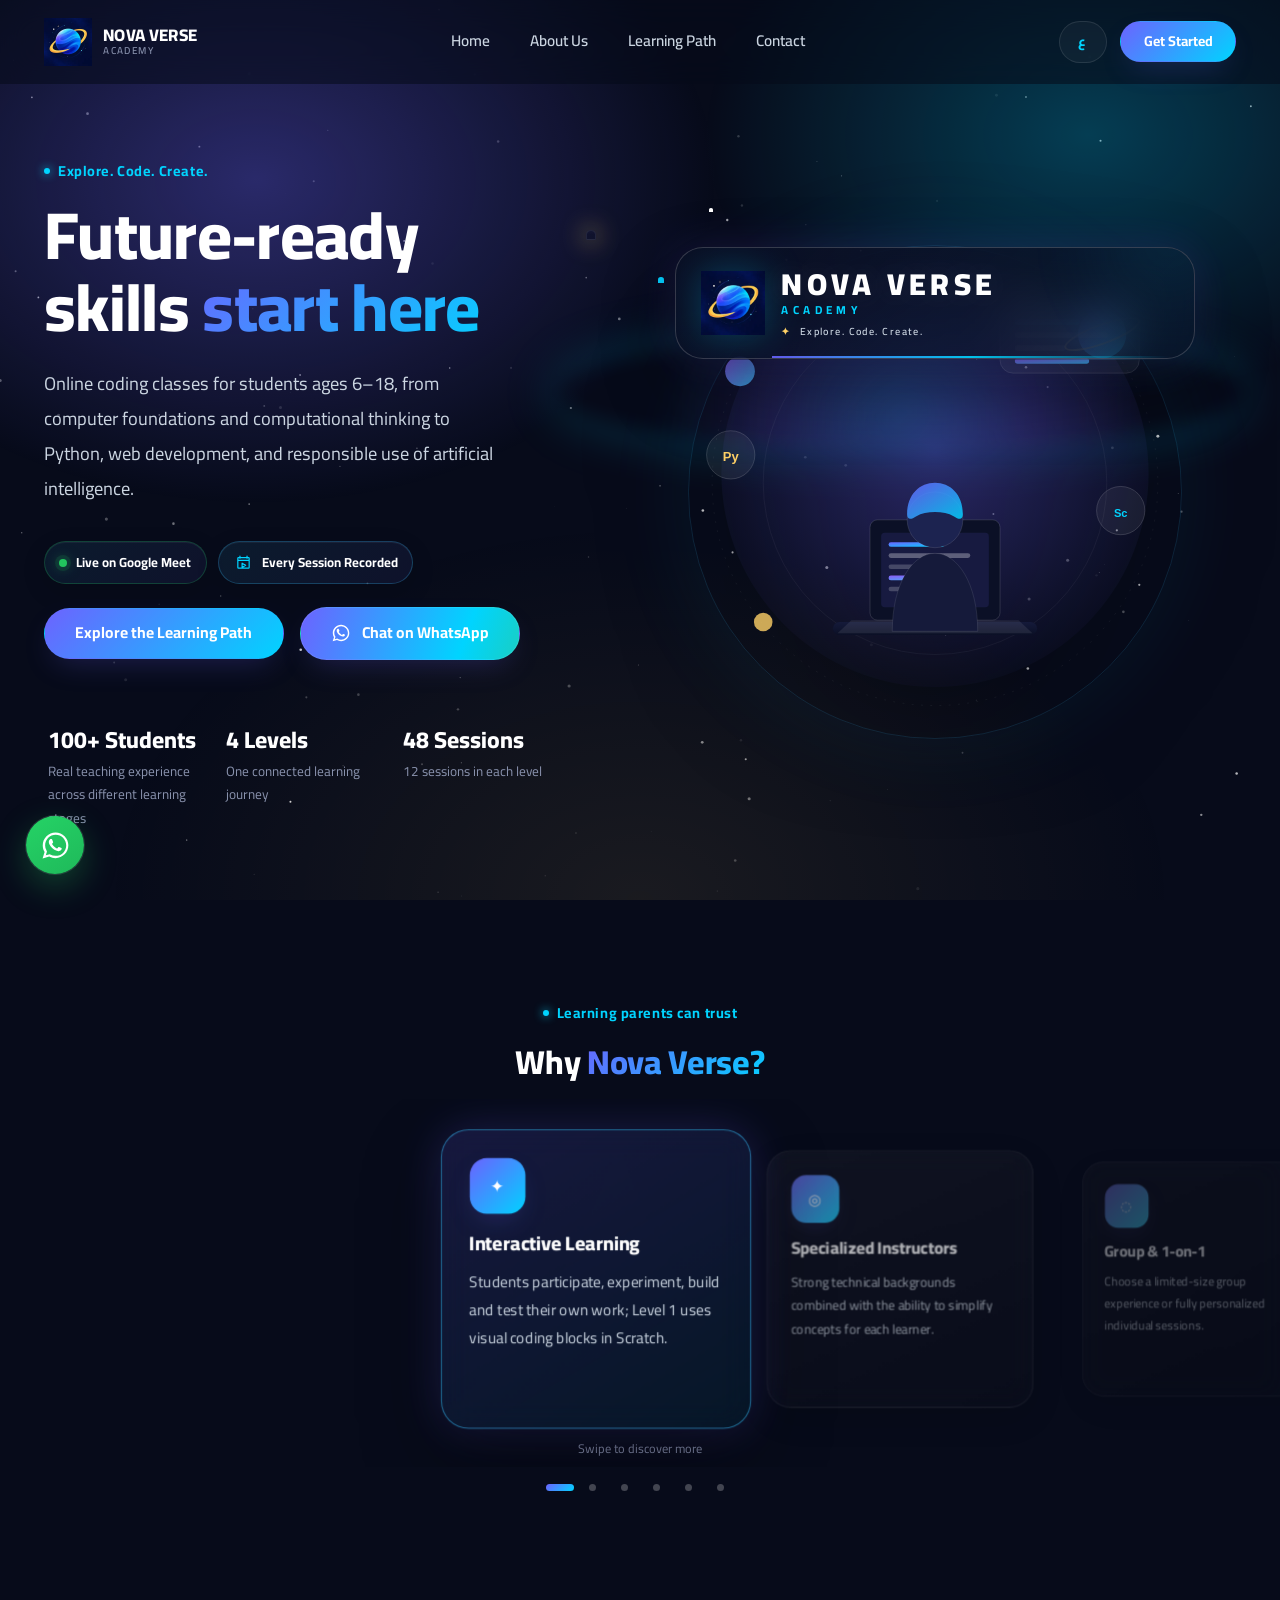
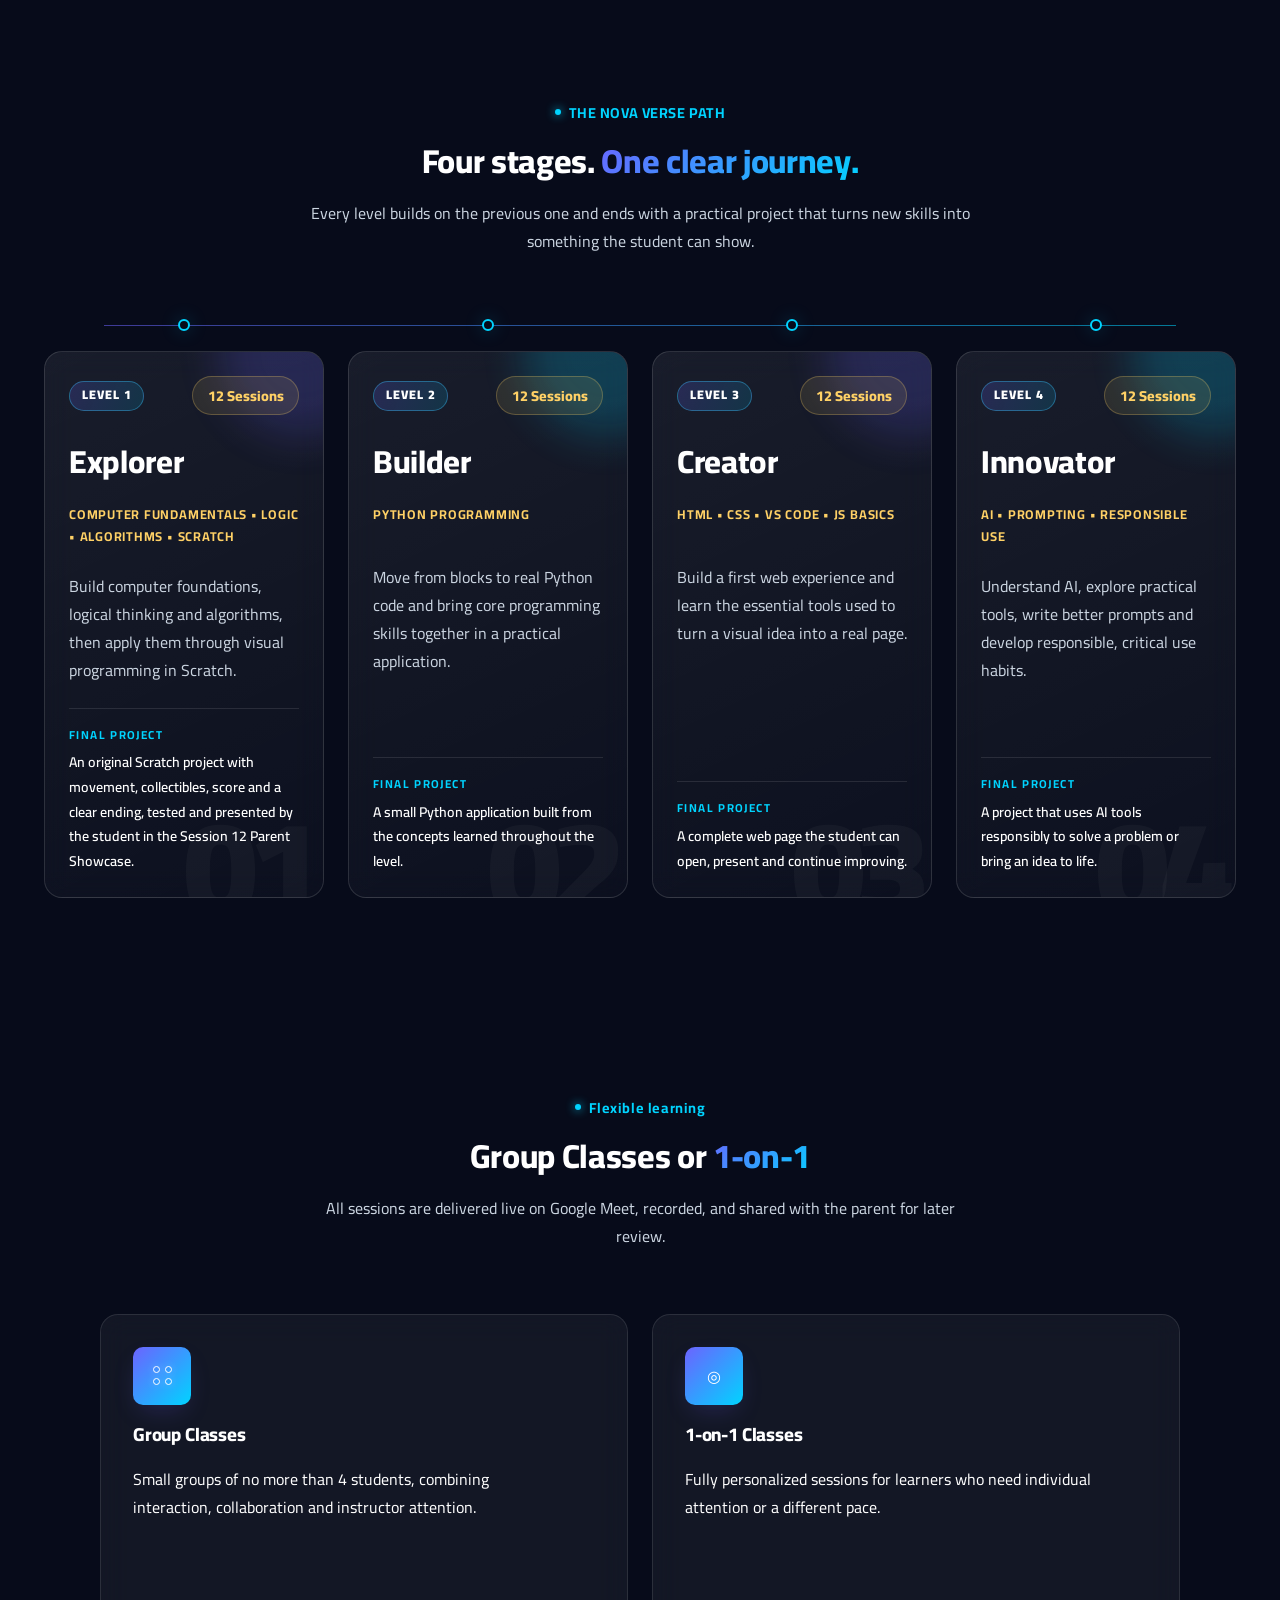
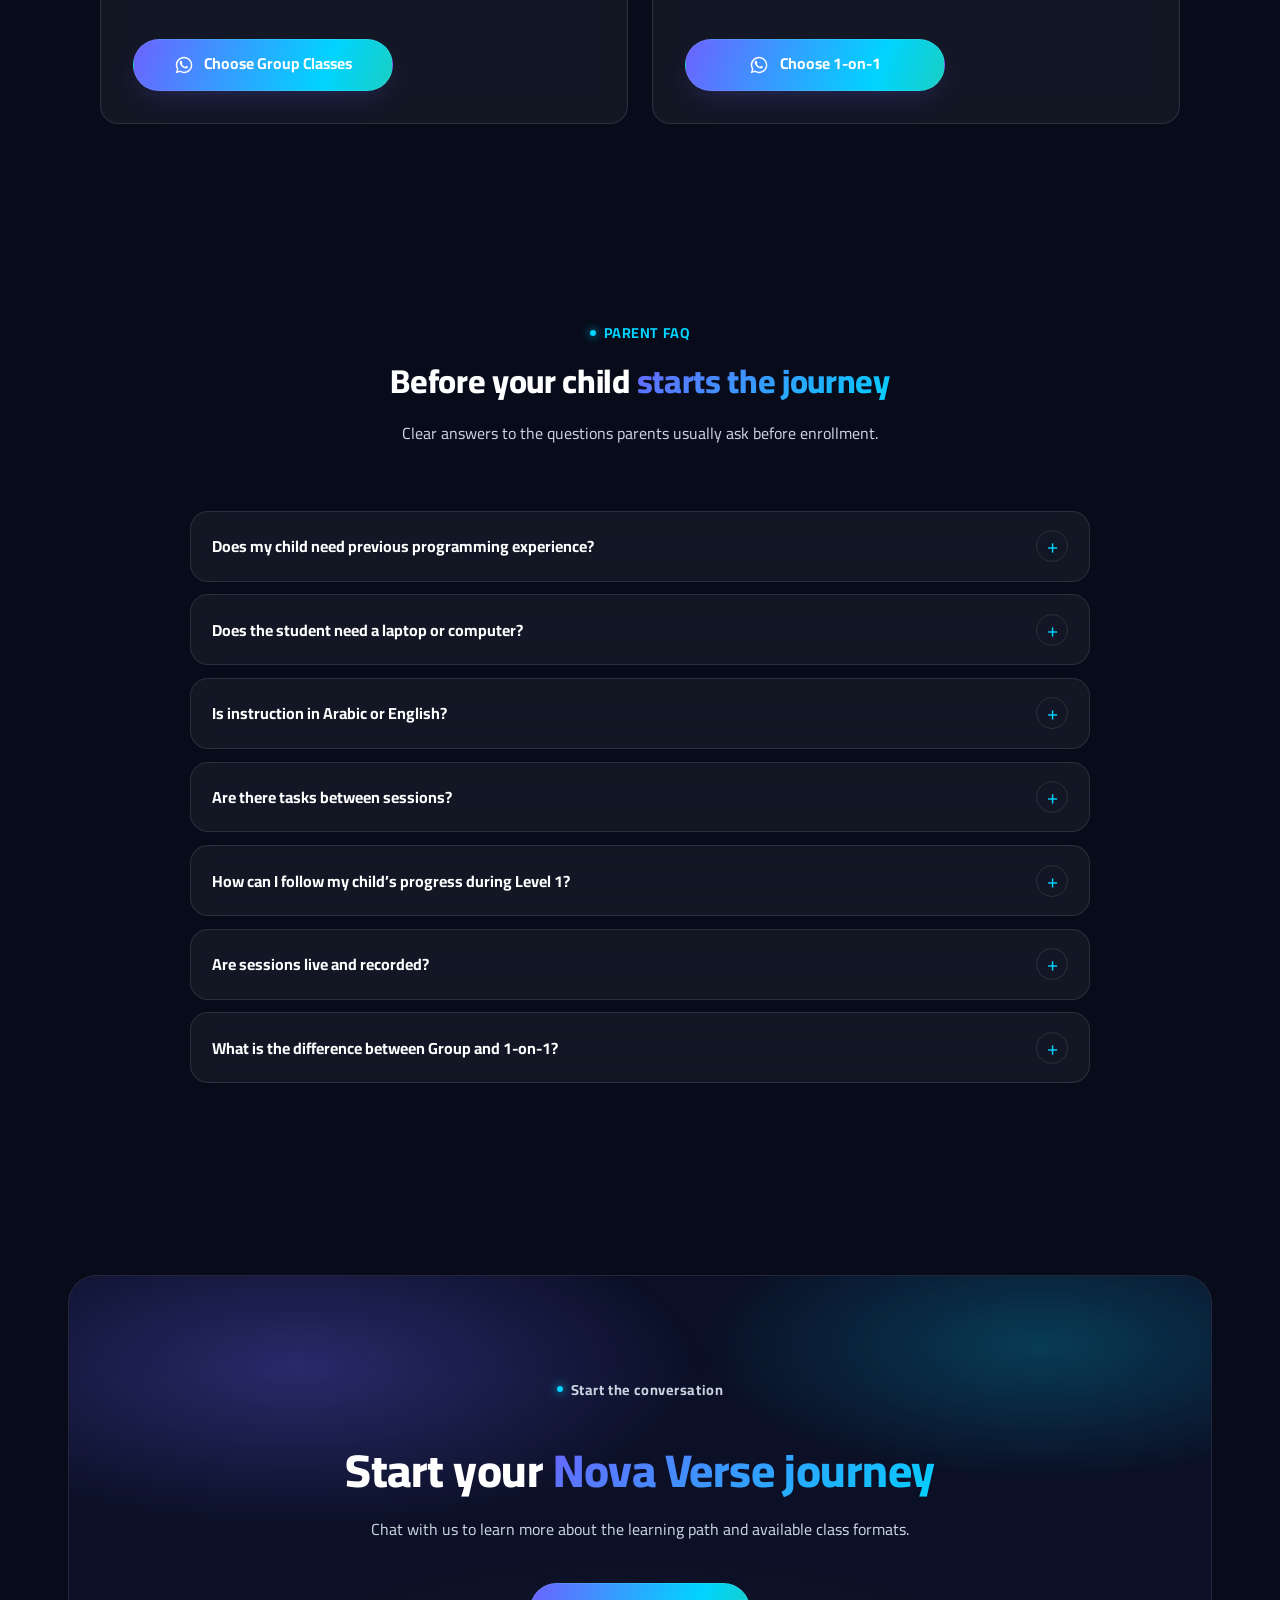
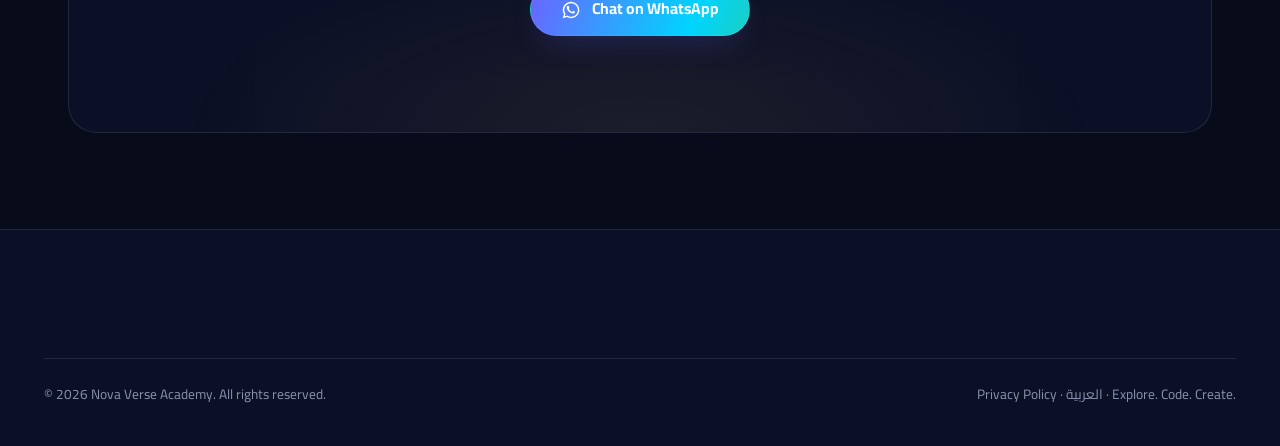
==== en/index.html @ f527108a "Adopt new Nova Verse primary logo across the website" ====
<!doctype html>
<html lang="en" dir="ltr">
  <head>
    <meta charset="UTF-8">
    <!-- Google tag (gtag.js) -->
    <script async src="https://www.googletagmanager.com/gtag/js?id=G-5CK8XPB7XG"></script>
    <script>
      window.dataLayer = window.dataLayer || [];
      function gtag(){dataLayer.push(arguments);}
      gtag("js", new Date());
      gtag("config", "G-5CK8XPB7XG", {
        allow_google_signals: false,
        allow_ad_personalization_signals: false
      });
    </script>
    <meta name="viewport" content="width=device-width,initial-scale=1.0">
    <title>Online Coding &amp; AI Classes for Kids | Nova Verse Academy</title>
    <meta name="theme-color" content="#070B1A">
    <meta name="description" content="Online coding classes for students ages 6–18 with Scratch, Python, web development and AI. Live, recorded Google Meet lessons in small groups or 1-on-1.">
    <link rel="canonical" href="https://www.novaverseacademy.com/en/">
    <link rel="alternate" hreflang="ar" href="https://www.novaverseacademy.com/">
    <link rel="alternate" hreflang="en" href="https://www.novaverseacademy.com/en/">
    <link rel="alternate" hreflang="x-default" href="https://www.novaverseacademy.com/">
    <meta name="robots" content="index, follow, max-image-preview:large">
    <meta name="twitter:card" content="summary_large_image">
    <meta name="twitter:title" content="Online Coding &amp; AI Classes for Kids | Nova Verse Academy">
    <meta name="twitter:description" content="Online coding classes for students ages 6–18 with Scratch, Python, web development and AI. Live, recorded Google Meet lessons in small groups or 1-on-1.">
    <meta name="twitter:image" content="https://www.novaverseacademy.com/assets/images/social-preview-v2.png">
    <meta name="twitter:image:alt" content="Nova Verse Academy - Explore. Code. Create.">
    <meta property="og:type" content="website">
    <meta property="og:site_name" content="Nova Verse Academy">
    <meta property="og:title" content="Online Coding &amp; AI Classes for Kids | Nova Verse Academy">
    <meta property="og:description" content="Online coding classes for students ages 6–18 with Scratch, Python, web development and AI. Live, recorded Google Meet lessons in small groups or 1-on-1.">
    <meta property="og:url" content="https://www.novaverseacademy.com/en/">
    <meta property="og:locale" content="en_US">
    <meta property="og:locale:alternate" content="ar_EG">
    <meta property="og:image" content="https://www.novaverseacademy.com/assets/images/social-preview-v2.png">
    <meta property="og:image:secure_url" content="https://www.novaverseacademy.com/assets/images/social-preview-v2.png">
    <meta property="og:image:type" content="image/png">
    <meta property="og:image:width" content="1200">
    <meta property="og:image:height" content="630">
    <meta property="og:image:alt" content="Nova Verse Academy - Explore. Code. Create.">
    <link rel="icon" type="image/png" sizes="96x96" href="/assets/images/favicon-96.png">
    <link rel="apple-touch-icon" sizes="180x180" href="/assets/images/apple-touch-icon.png">
    <script type="application/ld+json">
{
  "@context": "https://schema.org",
  "@graph": [
    {
      "@type": "EducationalOrganization",
      "@id": "https://www.novaverseacademy.com/#organization",
      "name": "Nova Verse Academy",
      "url": "https://www.novaverseacademy.com/",
      "description": "Online coding classes for students ages 6 to 18 with Scratch, Python, web development and AI. Live, recorded Google Meet lessons in small groups or 1-on-1.",
      "logo": {
        "@type": "ImageObject",
        "url": "https://www.novaverseacademy.com/assets/images/logo-512.png",
        "width": 512,
        "height": 512
      },
      "contactPoint": {
        "@type": "ContactPoint",
        "contactType": "customer support",
        "url": "https://wa.me/201501190654",
        "availableLanguage": [
          "Arabic",
          "English"
        ]
      }
    },
    {
      "@type": "WebSite",
      "@id": "https://www.novaverseacademy.com/#website",
      "url": "https://www.novaverseacademy.com/",
      "name": "Nova Verse Academy",
      "alternateName": "Nova Verse",
      "publisher": {
        "@id": "https://www.novaverseacademy.com/#organization"
      },
      "inLanguage": [
        "ar",
        "en"
      ]
    },
    {
      "@type": "WebPage",
      "@id": "https://www.novaverseacademy.com/en/#webpage",
      "url": "https://www.novaverseacademy.com/en/",
      "name": "Online Coding & AI Classes for Kids | Nova Verse Academy",
      "description": "Online coding classes for students ages 6 to 18 with Scratch, Python, web development and AI. Live, recorded Google Meet lessons in small groups or 1-on-1.",
      "inLanguage": "en",
      "isPartOf": {
        "@id": "https://www.novaverseacademy.com/#website"
      },
      "about": {
        "@id": "https://www.novaverseacademy.com/#organization"
      },
      "publisher": {
        "@id": "https://www.novaverseacademy.com/#organization"
      },
      "mainEntity": {
        "@id": "https://www.novaverseacademy.com/en/#learning-path"
      }
    },
    {
      "@type": "ItemList",
      "@id": "https://www.novaverseacademy.com/en/#learning-path",
      "name": "The Nova Verse Path",
      "numberOfItems": 4,
      "itemListElement": [
        {
          "@type": "ListItem",
          "position": 1,
          "item": {
            "@type": "Course",
            "@id": "https://www.novaverseacademy.com/en/#explorer",
            "url": "https://www.novaverseacademy.com/en/#explorer",
            "name": "Explorer",
            "description": "Build computer foundations, logical thinking and algorithms, then apply them through visual programming in Scratch.",
            "provider": {
              "@id": "https://www.novaverseacademy.com/#organization"
            },
            "inLanguage": [
              "ar",
              "en"
            ],
            "educationalLevel": "Level 1",
            "typicalAgeRange": "6-18"
          }
        },
        {
          "@type": "ListItem",
          "position": 2,
          "item": {
            "@type": "Course",
            "@id": "https://www.novaverseacademy.com/en/#builder",
            "url": "https://www.novaverseacademy.com/en/#builder",
            "name": "Builder",
            "description": "Move from blocks to real Python code and bring core programming skills together in a practical application.",
            "provider": {
              "@id": "https://www.novaverseacademy.com/#organization"
            },
            "inLanguage": [
              "ar",
              "en"
            ],
            "educationalLevel": "Level 2",
            "typicalAgeRange": "6-18"
          }
        },
        {
          "@type": "ListItem",
          "position": 3,
          "item": {
            "@type": "Course",
            "@id": "https://www.novaverseacademy.com/en/#creator",
            "url": "https://www.novaverseacademy.com/en/#creator",
            "name": "Creator",
            "description": "Build a first web experience and learn the essential tools used to turn a visual idea into a real page.",
            "provider": {
              "@id": "https://www.novaverseacademy.com/#organization"
            },
            "inLanguage": [
              "ar",
              "en"
            ],
            "educationalLevel": "Level 3",
            "typicalAgeRange": "6-18"
          }
        },
        {
          "@type": "ListItem",
          "position": 4,
          "item": {
            "@type": "Course",
            "@id": "https://www.novaverseacademy.com/en/#innovator",
            "url": "https://www.novaverseacademy.com/en/#innovator",
            "name": "Innovator",
            "description": "Understand AI, explore practical tools, write better prompts and develop responsible, critical use habits.",
            "provider": {
              "@id": "https://www.novaverseacademy.com/#organization"
            },
            "inLanguage": [
              "ar",
              "en"
            ],
            "educationalLevel": "Level 4",
            "typicalAgeRange": "6-18"
          }
        }
      ]
    }
  ]
}
    </script>

    <link rel="preload" href="/assets/fonts/cairo-latin-82c13cbd1352.woff2" as="font" type="font/woff2" crossorigin>
    <link rel="stylesheet" href="/css/site.css?v=9699a510130e">
  </head>
  <body>
    <a href="#main-content" class="skip-link">Skip to content</a>
    <canvas class="starfield" aria-hidden="true"></canvas>
    <div class="nebula-backdrop" aria-hidden="true"></div>
    <header class="site-header">
      <div class="container nav-wrap">
        <a href="/en/" class="logo"
          ><img width="48" height="48"
            src="../assets/images/logo-primary.webp"
            alt=""
            class="logo__mark"><span class="logo__text">NOVA VERSE<span>ACADEMY</span></span></a
        >
        <nav class="nav-links" id="nav-links">
          <a href="/en/">Home</a><a href="/en/about.html">About Us</a><a href="#courses">Learning Path</a
          ><a href="/en/contact.html">Contact</a>
        </nav>
        <div class="nav-actions">
          <a
            href="/"
            class="language-switch"
            lang="ar"
            dir="rtl"
            aria-label="التبديل إلى العربية"
            >ع</a
          ><a href="#contact-cta" class="btn btn-primary btn-sm">Get Started</a
          ><button
            class="nav-toggle"
            aria-label="Open menu"
            aria-expanded="false"
          >
            <span></span>
          </button>
        </div>
      </div>
    </header>
    <main id="main-content">
      <section class="hero">
        <div class="container hero-grid">
          <div class="hero-content">
            <p class="eyebrow">Explore. Code. Create.</p>
            <h1 class="hero-title">
              Future-ready skills <span class="text-gradient">start here</span>
            </h1>
            <p class="hero-sub">
              Online coding classes for students ages 6–18, from computer foundations and computational
              thinking to Python, web development, and responsible use of
              artificial intelligence.
            </p>
            <div role="group" class="hero-live-badges" aria-label="Session delivery details">
              <span class="hero-live-badge hero-live-badge--live">
                <i aria-hidden="true"></i>
                Live on Google Meet
              </span>
              <span class="hero-live-badge">
                <span class="hero-live-badge__icon" aria-hidden="true">
                  <svg viewBox="0 0 24 24">
                    <path
                      d="M7 3v3M17 3v3M4 9h16M5 5h14a1 1 0 0 1 1 1v13a1 1 0 0 1-1 1H5a1 1 0 0 1-1-1V6a1 1 0 0 1 1-1Zm5 8 5 3-5 3v-6Z"
                    />
                  </svg>
                </span>
                Every Session Recorded
              </span>
            </div>
            <div class="hero-actions">
              <a href="#courses" class="btn btn-primary"
                >Explore the Learning Path</a
              ><a
                href="https://wa.me/201501190654?text=Hello%2C%20I%27d%20like%20to%20learn%20more%20about%20Nova%20Verse%20Academy%20and%20enrollment%20options%20for%20my%20child."
                data-whatsapp
                data-analytics-location="hero"
                data-analytics-interest="enrollment"
                data-whatsapp-message="Hello, I'd like to learn more about Nova Verse Academy and enrollment options for my child."
                class="btn btn-whatsapp"
                 target="_blank" rel="noopener noreferrer">Chat on WhatsApp</a
              >
            </div>
            <div class="hero-stats">
              <div class="hero-stat">
                <strong>100+ Students</strong
                ><span
                  >Real teaching experience across different learning
                  stages</span
                >
              </div>
              <div class="hero-stat">
                <strong>4 Levels</strong
                ><span>One connected learning journey</span>
              </div>
              <div class="hero-stat">
                <strong>48 Sessions</strong
                ><span>12 sessions in each level</span>
              </div>
            </div>
          </div>
          <div class="hero-visual">
            <div class="hero-orbit-ring" aria-hidden="true"></div>
            <img fetchpriority="high" decoding="sync" width="520" height="520"
              src="../assets/images/hero-illustration.svg"
              alt="Student learning programming"
              class="hero-illustration">
            <div class="hero-brand-lockup">
              <i class="hero-brand-mark" aria-hidden="true"></i>
              <div>
                <strong>NOVA VERSE</strong><span>ACADEMY</span
                ><small>Explore. Code. Create.</small>
              </div>
            </div>
          </div>
        </div>
      </section>
      <section class="section" id="trust">
        <div class="container section-inner">
          <div class="section-head reveal">
            <p class="eyebrow">Learning parents can trust</p>
            <h2 class="section-title">
              Why <span class="text-gradient">Nova Verse?</span>
            </h2>
          </div>
          <div class="trust-grid reveal-stagger">
            <article class="card trust-card">
              <div class="icon-badge">✦</div>
              <h3>Interactive Learning</h3>
              <p>
                Students participate, experiment, build and test their own work;
                Level 1 uses visual coding blocks in Scratch.
              </p>
            </article>
            <article class="card trust-card">
              <div class="icon-badge">◎</div>
              <h3>Specialized Instructors</h3>
              <p>
                Strong technical backgrounds combined with the ability to
                simplify concepts for each learner.
              </p>
            </article>
            <article class="card trust-card">
              <div class="icon-badge">◌</div>
              <h3>Group &amp; 1-on-1</h3>
              <p>
                Choose a limited-size group experience or fully personalized
                individual sessions.
              </p>
            </article>
            <article class="card trust-card">
              <div class="icon-badge">↗</div>
              <h3>Continuous Practice</h3>
              <p>
                A short Weekly Mission follows each session, with Progress
                Reports after Sessions 4 and 8 and a Parent Showcase in Session
                12.
              </p>
            </article>
            <article class="card trust-card">
              <div class="icon-badge">⌘</div>
              <h3>Final Project at Every Level</h3>
              <p>
                Each level ends with a tangible project where the student
                applies and presents what they learned.
              </p>
            </article>
            <article class="card trust-card">
              <div class="icon-badge">★</div>
              <h3>Real Teaching Experience</h3>
              <p>
                Experience teaching more than 100 students, from children
                through university level.
              </p>
            </article>
          </div>
        </div>
      </section>
      <section class="section learning-path-section" id="courses">
        <div class="container section-inner">
          <div class="section-head reveal">
            <p class="eyebrow">THE NOVA VERSE PATH</p>
            <h2 class="section-title path-title">
              Four stages. <span class="text-gradient">One clear journey.</span>
            </h2>
            <p class="section-desc">
              Every level builds on the previous one and ends with a practical
              project that turns new skills into something the student can show.
            </p>
          </div>
          <div class="path-rail reveal" aria-hidden="true">
            <span></span><span></span><span></span><span></span>
          </div>
          <div class="courses-grid path-grid reveal-stagger">
            <article class="card course-card path-card" id="explorer">
              <span class="path-number" aria-hidden="true">01</span>
              <div class="path-card-head">
                <span class="path-level">LEVEL 1</span
                ><span class="duration-badge">12 Sessions</span>
              </div>
              <h3>Explorer</h3>
              <p class="path-tech">
                Computer Fundamentals • Logic • Algorithms • Scratch
              </p>
              <p>
                Build computer foundations, logical thinking and algorithms,
                then apply them through visual programming in Scratch.
              </p>
              <div class="path-outcome">
                <strong>FINAL PROJECT</strong
                ><span
                  >An original Scratch project with movement, collectibles,
                  score and a clear ending, tested and presented by the student
                  in the Session 12 Parent Showcase.</span
                >
              </div>
            </article>
            <article class="card course-card path-card" id="builder">
              <span class="path-number" aria-hidden="true">02</span>
              <div class="path-card-head">
                <span class="path-level">LEVEL 2</span
                ><span class="duration-badge">12 Sessions</span>
              </div>
              <h3>Builder</h3>
              <p class="path-tech">Python Programming</p>
              <p>
                Move from blocks to real Python code and bring core programming
                skills together in a practical application.
              </p>
              <div class="path-outcome">
                <strong>FINAL PROJECT</strong
                ><span
                  >A small Python application built from the concepts learned
                  throughout the level.</span
                >
              </div>
            </article>
            <article class="card course-card path-card" id="creator">
              <span class="path-number" aria-hidden="true">03</span>
              <div class="path-card-head">
                <span class="path-level">LEVEL 3</span
                ><span class="duration-badge">12 Sessions</span>
              </div>
              <h3>Creator</h3>
              <p class="path-tech">HTML • CSS • VS Code • JS Basics</p>
              <p>
                Build a first web experience and learn the essential tools used
                to turn a visual idea into a real page.
              </p>
              <div class="path-outcome">
                <strong>FINAL PROJECT</strong
                ><span
                  >A complete web page the student can open, present and
                  continue improving.</span
                >
              </div>
            </article>
            <article class="card course-card path-card" id="innovator">
              <span class="path-number" aria-hidden="true">04</span>
              <div class="path-card-head">
                <span class="path-level">LEVEL 4</span
                ><span class="duration-badge">12 Sessions</span>
              </div>
              <h3>Innovator</h3>
              <p class="path-tech">AI • Prompting • Responsible Use</p>
              <p>
                Understand AI, explore practical tools, write better prompts and
                develop responsible, critical use habits.
              </p>
              <div class="path-outcome">
                <strong>FINAL PROJECT</strong
                ><span
                  >A project that uses AI tools responsibly to solve a problem
                  or bring an idea to life.</span
                >
              </div>
            </article>
          </div>
        </div>
      </section>
      <section class="section" id="modes">
        <div class="container section-inner">
          <div class="section-head reveal">
            <p class="eyebrow">Flexible learning</p>
            <h2 class="section-title">
              Group Classes or <span class="text-gradient">1-on-1</span>
            </h2>
            <p class="section-desc">
              All sessions are delivered live on Google Meet, recorded, and
              shared with the parent for later review.
            </p>
          </div>
          <div class="modes-grid">
            <article class="card mode-card">
              <div role="img" class="icon-badge" aria-label="Group of up to 4 students">
                <span class="group-dots" aria-hidden="true">
                  <i></i><i></i><i></i><i></i>
                </span>
              </div>
              <h3>Group Classes</h3>
              <p>
                Small groups of no more than 4 students, combining interaction,
                collaboration and instructor attention.
              </p>
              <a
                href="https://wa.me/201501190654?text=Hello%2C%20I%27d%20like%20to%20learn%20more%20about%20Nova%20Verse%20Group%20Classes."
                data-whatsapp
                data-analytics-location="group_classes_card"
                data-analytics-interest="group_classes"
                data-whatsapp-message="Hello, I'd like to learn more about Nova Verse Group Classes."
                class="btn btn-secondary mode-cta"
                 target="_blank" rel="noopener noreferrer">Choose Group Classes</a
              >
            </article>
            <article class="card mode-card">
              <div class="icon-badge">◎</div>
              <h3>1-on-1 Classes</h3>
              <p>
                Fully personalized sessions for learners who need individual
                attention or a different pace.
              </p>
              <a
                href="https://wa.me/201501190654?text=Hello%2C%20I%27d%20like%20to%20learn%20more%20about%20Nova%20Verse%201-on-1%20Classes."
                data-whatsapp
                data-analytics-location="one_on_one_card"
                data-analytics-interest="one_on_one"
                data-whatsapp-message="Hello, I'd like to learn more about Nova Verse 1-on-1 Classes."
                class="btn btn-secondary mode-cta"
                 target="_blank" rel="noopener noreferrer">Choose 1-on-1</a
              >
            </article>
          </div>
        </div>
      </section>
      <section class="section faq-section" id="faq">
        <div class="container section-inner">
          <div class="section-head reveal">
            <p class="eyebrow">PARENT FAQ</p>
            <h2 class="section-title">
              Before your child
              <span class="text-gradient">starts the journey</span>
            </h2>
            <p class="section-desc">
              Clear answers to the questions parents usually ask before
              enrollment.
            </p>
          </div>
          <div class="faq-list reveal-stagger">
            <details class="faq-item">
              <summary>
                Does my child need previous programming experience?
              </summary>
              <p>
                No. Previous programming experience is not required, and Level 1
                is the natural starting point for most students.
              </p>
            </details>
            <details class="faq-item">
              <summary>Does the student need a laptop or computer?</summary>
              <p>
                Yes. Students need a laptop or computer because they build and
                practice during the session.
              </p>
            </details>
            <details class="faq-item">
              <summary>Is instruction in Arabic or English?</summary>
              <p>
                Instruction is mainly in Arabic, while technical terms, tools
                and learning materials are presented in English.
              </p>
            </details>
            <details class="faq-item">
              <summary>Are there tasks between sessions?</summary>
              <p>
                Yes. A short Weekly Mission follows each session to reinforce
                the skill, and every Level ends with a final project.
              </p>
            </details>
            <details class="faq-item">
              <summary>
                How can I follow my child’s progress during Level 1?
              </summary>
              <p>
                Parents receive Progress Reports after Sessions 4 and 8. In
                Session 12, the student presents the final project in a Parent
                Showcase and explains what they built, tested and debugged.
              </p>
            </details>
            <details class="faq-item">
              <summary>Are sessions live and recorded?</summary>
              <p>
                Yes. Sessions are delivered live through Google Meet, recorded,
                and shared with the parent for later review.
              </p>
            </details>
            <details class="faq-item">
              <summary>
                What is the difference between Group and 1-on-1?
              </summary>
              <p>
                Group Classes include no more than 4 students and provide
                structured peer interaction, while 1-on-1 offers fully
                individual attention and greater flexibility in learning pace.
              </p>
            </details>
          </div>
        </div>
      </section>
      <section class="section" id="contact-cta">
        <div class="container">
          <div class="trial-section reveal">
            <div class="trial-content">
              <p class="eyebrow">Start the conversation</p>
              <h2>
                Start your <span class="text-gradient">Nova Verse journey</span>
              </h2>
              <p>
                Chat with us to learn more about the learning path and available
                class formats.
              </p>
              <a
                href="https://wa.me/201501190654?text=Hello%2C%20I%27d%20like%20to%20learn%20more%20about%20the%20Nova%20Verse%20learning%20path."
                data-whatsapp
                data-analytics-location="final_cta"
                data-analytics-interest="learning_path"
                data-whatsapp-message="Hello, I'd like to learn more about the Nova Verse learning path."
                class="btn btn-whatsapp"
                 target="_blank" rel="noopener noreferrer">Chat on WhatsApp</a
              >
            </div>
          </div>
        </div>
      </section>
      <!-- Testimonials section intentionally hidden for launch. Re-enable later when verified parent reviews are available. -->
    </main>
    <footer class="site-footer">
      <div class="container">
        <div class="footer-bottom">
          <p>© 2026 Nova Verse Academy. All rights reserved.</p>
          <p>
            <a href="/en/privacy.html">Privacy Policy</a> · <a href="/">العربية</a> ·
            <span dir="ltr">Explore. Code. Create.</span>
          </p>
        </div>
      </div>
    </footer>
    <a
      href="https://wa.me/201501190654?text=Hello%2C%20I%27d%20like%20to%20learn%20more%20about%20Nova%20Verse%20Academy%20and%20enrollment%20options%20for%20my%20child."
      data-whatsapp
      data-analytics-location="floating_button"
      data-analytics-interest="enrollment"
      data-whatsapp-message="Hello, I'd like to learn more about Nova Verse Academy and enrollment options for my child."
      class="whatsapp-float"
      aria-label="WhatsApp"
       target="_blank" rel="noopener noreferrer"><svg viewBox="0 0 24 24" fill="currentColor" aria-hidden="true">
        <path
          d="M12.04 2C6.58 2 2.13 6.45 2.13 11.91c0 1.87.5 3.62 1.44 5.13L2 22l5.13-1.51a9.87 9.87 0 0 0 4.9 1.31h.01c5.46 0 9.91-4.45 9.91-9.91C21.95 6.44 17.5 2 12.04 2Zm0 18.03h-.01a8.17 8.17 0 0 1-4.17-1.14l-.3-.18-3.05.9.9-2.98-.19-.31a8.09 8.09 0 0 1-1.25-4.4c0-4.5 3.66-8.16 8.16-8.16 4.5 0 8.16 3.66 8.16 8.16 0 4.5-3.7 8.11-8.25 8.11Z"
        /></svg
    ></a>
    <script src="../js/main.js?v=20261025-seo1"></script>
  </body>
</html>
---- css/site.css ----
/* fonts.css */
/* Cairo variable font, Google Fonts. License: /assets/fonts/OFL.txt */
/* arabic */
@font-face {
  font-family: 'Cairo';
  font-style: normal;
  font-weight: 400 900;
  font-display: swap;
  src: url(/assets/fonts/cairo-arabic-748022f50c42.woff2) format('woff2');
  unicode-range: U+0600-06FF, U+0750-077F, U+0870-0891, U+0897-08E1, U+08E3-08FF, U+200C-200E, U+2010-2011, U+204F, U+2E41, U+FB50-FDFF, U+FE70-FE74, U+FE76-FEFC, U+102E0-102FB, U+10E60-10E7E, U+10EC2-10EC7, U+10EC9-10EEE, U+10EF0-10EFF, U+1EE00-1EE03, U+1EE05-1EE1F, U+1EE21-1EE22, U+1EE24, U+1EE27, U+1EE29-1EE32, U+1EE34-1EE37, U+1EE39, U+1EE3B, U+1EE42, U+1EE47, U+1EE49, U+1EE4B, U+1EE4D-1EE4F, U+1EE51-1EE52, U+1EE54, U+1EE57, U+1EE59, U+1EE5B, U+1EE5D, U+1EE5F, U+1EE61-1EE62, U+1EE64, U+1EE67-1EE6A, U+1EE6C-1EE72, U+1EE74-1EE77, U+1EE79-1EE7C, U+1EE7E, U+1EE80-1EE89, U+1EE8B-1EE9B, U+1EEA1-1EEA3, U+1EEA5-1EEA9, U+1EEAB-1EEBB, U+1EEF0-1EEF1;
}
/* latin-ext */
@font-face {
  font-family: 'Cairo';
  font-style: normal;
  font-weight: 400 900;
  font-display: swap;
  src: url(/assets/fonts/cairo-latin-ext-da6ada83c3a8.woff2) format('woff2');
  unicode-range: U+0100-02BA, U+02BD-02C5, U+02C7-02CC, U+02CE-02D7, U+02DD-02FF, U+0304, U+0308, U+0329, U+1D00-1DBF, U+1E00-1E9F, U+1EF2-1EFF, U+2020, U+20A0-20AB, U+20AD-20C4, U+2113, U+2C60-2C7F, U+A720-A7FF;
}
/* latin */
@font-face {
  font-family: 'Cairo';
  font-style: normal;
  font-weight: 400 900;
  font-display: swap;
  src: url(/assets/fonts/cairo-latin-82c13cbd1352.woff2) format('woff2');
  unicode-range: U+0000-00FF, U+0131, U+0152-0153, U+02BB-02BC, U+02C6, U+02DA, U+02DC, U+0304, U+0308, U+0329, U+2000-206F, U+20AC, U+2122, U+2191, U+2193, U+2212, U+2215, U+FEFF, U+FFFD;
}
/* variables.css */
/* ==========================================================================
   Nova Verse Academy — Design Tokens
   Theme switching: set data-theme="premium" on <html> for the alt theme.
   ========================================================================== */

:root {
  /* ---- Colors: Deep Space (default) ---- */
  --bg-primary: #070B1A;
  --bg-secondary: #0B1026;
  --bg-card: rgba(255, 255, 255, 0.05);
  --bg-card-hover: rgba(255, 255, 255, 0.08);

  --text-primary: #FFFFFF;
  --text-secondary: #CBD5E1;
  --text-muted: #8891AC;

  --primary: #6C63FF;
  --primary-dim: #514AC2;
  --secondary: #00D4FF;
  --accent: #FFD166;

  --border-color: rgba(255, 255, 255, 0.1);
  --shadow-color: rgba(108, 99, 255, 0.25);
  --glow-color: rgba(0, 212, 255, 0.25);

  --gradient-primary: linear-gradient(135deg, var(--primary), var(--secondary));
  --gradient-nebula: radial-gradient(60% 60% at 20% 20%, rgba(108,99,255,0.35), transparent 60%),
                      radial-gradient(50% 50% at 85% 15%, rgba(0,212,255,0.25), transparent 60%),
                      radial-gradient(70% 70% at 50% 100%, rgba(255,209,102,0.08), transparent 60%);

  /* ---- Layout & Spacing ---- */
  --container-width: 1240px;
  --space-xs: 0.5rem;
  --space-sm: 1rem;
  --space-md: 1.5rem;
  --space-lg: 2.5rem;
  --space-xl: 4rem;
  --space-2xl: 6rem;
  --space-3xl: 9rem;

  /* ---- Radius ---- */
  --radius-sm: 10px;
  --radius-md: 18px;
  --radius-lg: 28px;
  --radius-full: 999px;

  /* ---- Typography ---- */
  --font-primary: 'Cairo', 'Segoe UI', sans-serif;
  --fs-hero: clamp(2.4rem, 5.2vw, 4.4rem);
  --fs-h1: clamp(2rem, 3.6vw, 3rem);
  --fs-h2: clamp(1.6rem, 2.6vw, 2.25rem);
  --fs-h3: clamp(1.2rem, 1.6vw, 1.5rem);
  --fs-body: clamp(1rem, 1.05vw, 1.125rem);
  --fs-small: 0.9rem;

  /* ---- Motion ---- */
  --ease-out: cubic-bezier(0.16, 1, 0.3, 1);
  --transition-fast: 0.2s var(--ease-out);
  --transition-base: 0.4s var(--ease-out);
  --transition-slow: 0.8s var(--ease-out);

  /* ---- Shadows ---- */
  --shadow-card: 0 20px 60px -20px rgba(0, 0, 0, 0.6);
  --shadow-glow-primary: 0 0 40px var(--shadow-color);
  --shadow-glow-secondary: 0 0 40px var(--glow-color);

  --header-height: 84px;
}

/* ---- Colors: Premium Cosmic (alternative) ---- */
[data-theme="premium"] {
  --bg-primary: #070B1A;
  --bg-secondary: #151A3A;
  --bg-card: rgba(255, 255, 255, 0.05);
  --bg-card-hover: rgba(255, 255, 255, 0.09);

  --text-primary: #FFFFFF;
  --text-secondary: #D1D5DB;
  --text-muted: #9AA0B8;

  --primary: #8B5CF6;
  --primary-dim: #6D46D9;
  --secondary: #38BDF8;
  --accent: #FBBF24;

  --border-color: rgba(255, 255, 255, 0.1);
  --shadow-color: rgba(139, 92, 246, 0.25);
  --glow-color: rgba(56, 189, 248, 0.25);

  --gradient-primary: linear-gradient(135deg, var(--primary), var(--secondary));
  --gradient-nebula: radial-gradient(60% 60% at 20% 20%, rgba(139,92,246,0.35), transparent 60%),
                      radial-gradient(50% 50% at 85% 15%, rgba(56,189,248,0.25), transparent 60%),
                      radial-gradient(70% 70% at 50% 100%, rgba(251,191,36,0.08), transparent 60%);
}
/* base.css */
/* ==========================================================================
   Base / Reset / Typography
   ========================================================================== */

*, *::before, *::after { box-sizing: border-box; }

html {
  scroll-behavior: smooth;
  -webkit-text-size-adjust: 100%;
}

@media (prefers-reduced-motion: reduce) {
  html { scroll-behavior: auto; }
  *, *::before, *::after {
    animation-duration: 0.01ms !important;
    animation-iteration-count: 1 !important;
    transition-duration: 0.01ms !important;
    scroll-behavior: auto !important;
  }
}

body {
  margin: 0;
  font-family: var(--font-primary);
  background: var(--bg-primary);
  color: var(--text-primary);
  font-size: var(--fs-body);
  line-height: 1.75;
  overflow-x: hidden;
  -webkit-font-smoothing: antialiased;
}

img, svg { max-width: 100%; display: block; }

a { color: inherit; text-decoration: none; }

ul, ol { list-style: none; margin: 0; padding: 0; }

button, input, textarea, select {
  font-family: inherit;
  font-size: inherit;
  color: inherit;
}

h1, h2, h3, h4, p { margin: 0; }

h1, h2, h3, h4 {
  font-weight: 800;
  line-height: 1.25;
  letter-spacing: -0.01em;
}

/* ---- Focus states (accessibility) ---- */
a:focus-visible,
button:focus-visible,
input:focus-visible,
textarea:focus-visible,
select:focus-visible {
  outline: 2px solid var(--secondary);
  outline-offset: 3px;
  border-radius: 4px;
}

/* ---- Layout ---- */
.container {
  width: 100%;
  max-width: var(--container-width);
  margin-inline: auto;
  padding-inline: var(--space-md);
}

.section {
  position: relative;
  padding-block: var(--space-2xl);
}

.section-inner { position: relative; z-index: 2; }

.section-head {
  text-align: center;
  max-width: 680px;
  margin-inline: auto;
  margin-bottom: var(--space-xl);
}

.eyebrow {
  display: inline-flex;
  align-items: center;
  gap: 0.5rem;
  font-size: var(--fs-small);
  font-weight: 700;
  color: var(--secondary);
  letter-spacing: 0.04em;
  margin-bottom: var(--space-sm);
}

.eyebrow::before {
  content: "";
  width: 6px;
  height: 6px;
  border-radius: 50%;
  background: var(--secondary);
  box-shadow: 0 0 10px var(--secondary);
}

.section-title {
  font-size: var(--fs-h2);
  margin-bottom: var(--space-sm);
}

.section-desc {
  color: var(--text-secondary);
  font-size: var(--fs-body);
}

.text-gradient {
  background: var(--gradient-primary);
  -webkit-background-clip: text;
  background-clip: text;
  color: transparent;
}

.visually-hidden {
  position: absolute;
  width: 1px; height: 1px;
  padding: 0; margin: -1px;
  overflow: hidden;
  clip: rect(0,0,0,0);
  white-space: nowrap;
  border: 0;
}

.skip-link {
  position: absolute;
  right: var(--space-sm);
  top: -60px;
  background: var(--primary);
  color: #fff;
  padding: 0.75rem 1.25rem;
  border-radius: var(--radius-sm);
  z-index: 1000;
  transition: top var(--transition-fast);
}
.skip-link:focus { top: var(--space-sm); }
/* header.css */
/* ==========================================================================
   Header / Navigation
   ========================================================================== */

.site-header {
  position: fixed;
  inset-inline: 0;
  top: 0;
  z-index: 900;
  height: var(--header-height);
  display: flex;
  align-items: center;
  background: rgba(7, 11, 26, 0.55);
  backdrop-filter: blur(16px);
  -webkit-backdrop-filter: blur(16px);
  border-bottom: 1px solid transparent;
  transition: border-color var(--transition-base), background var(--transition-base), height var(--transition-base);
}

.site-header.is-scrolled {
  border-color: var(--border-color);
  background: rgba(7, 11, 26, 0.85);
  height: 68px;
}

.nav-wrap {
  display: flex;
  align-items: center;
  justify-content: space-between;
  gap: var(--space-md);
}

/* ---- Logo ---- */
.logo {
  display: flex;
  align-items: center;
  gap: 0.7rem;
}
.logo__mark {
  width: 48px;
  height: 48px;
  flex-shrink: 0;
  object-fit: contain;
}
.logo__text {
  font-weight: 800;
  font-size: 1.05rem;
  letter-spacing: 0.01em;
  line-height: 1.1;
}
.logo__text span {
  display: block;
  font-size: 0.62rem;
  font-weight: 600;
  color: var(--text-muted);
  letter-spacing: 0.14em;
  margin-top: 2px;
}

/* ---- Nav links ---- */
.nav-links {
  display: flex;
  align-items: center;
  gap: var(--space-lg);
}
.nav-links a {
  font-weight: 600;
  font-size: 0.96rem;
  color: var(--text-secondary);
  position: relative;
  padding-block: 0.4rem;
  transition: color var(--transition-fast);
}
.nav-links a::after {
  content: "";
  position: absolute;
  bottom: 0;
  right: 0;
  width: 0;
  height: 2px;
  background: var(--gradient-primary);
  transition: width var(--transition-fast);
}
.nav-links a:hover,
.nav-links a.is-active { color: var(--text-primary); }
.nav-links a:hover::after,
.nav-links a.is-active::after { width: 100%; }

.nav-actions {
  display: flex;
  align-items: center;
  gap: 0.85rem;
}

/* ---- Mobile toggle ---- */
.nav-toggle {
  display: none;
  width: 42px;
  height: 42px;
  border-radius: var(--radius-sm);
  border: 1px solid var(--border-color);
  background: rgba(255,255,255,0.04);
  align-items: center;
  justify-content: center;
  cursor: pointer;
}
.nav-toggle span {
  display: block;
  width: 18px;
  height: 2px;
  background: var(--text-primary);
  position: relative;
  transition: background var(--transition-fast);
}
.nav-toggle span::before,
.nav-toggle span::after {
  content: "";
  position: absolute;
  width: 18px;
  height: 2px;
  background: var(--text-primary);
  transition: transform var(--transition-fast);
}
.nav-toggle span::before { top: -6px; }
.nav-toggle span::after { top: 6px; }

.nav-toggle[aria-expanded="true"] span { background: transparent; }
.nav-toggle[aria-expanded="true"] span::before { transform: translateY(6px) rotate(45deg); }
.nav-toggle[aria-expanded="true"] span::after { transform: translateY(-6px) rotate(-45deg); }

/* ---- Page top padding (offset fixed header) ---- */
main { padding-top: var(--header-height); }
/* components.css */
/* Nova Verse — reusable components */
.btn{display:inline-flex;align-items:center;justify-content:center;gap:.65rem;padding:.95rem 1.9rem;border-radius:var(--radius-full);font-weight:700;font-size:.98rem;border:1px solid transparent;cursor:pointer;white-space:nowrap;line-height:1.2;transition:transform var(--transition-fast),box-shadow var(--transition-fast),background var(--transition-fast),border-color var(--transition-fast)}.btn-primary{background:var(--gradient-primary);color:#fff;box-shadow:0 12px 30px -10px var(--shadow-color)}.btn-primary:hover{transform:translateY(-2px);box-shadow:0 16px 40px -8px var(--shadow-color)}.btn-secondary{background:rgba(255,255,255,.04);color:var(--text-primary);border-color:var(--border-color)}
.btn-whatsapp{background:linear-gradient(110deg,var(--primary) 0%,var(--secondary) 74%,#2acb9a 118%);color:#fff;border-color:rgba(255,255,255,.08);box-shadow:0 12px 30px -10px var(--shadow-color)}.btn-whatsapp:hover{transform:translateY(-2px);box-shadow:0 16px 40px -8px var(--shadow-color);border-color:rgba(255,255,255,.16)}.btn-block{width:100%}.btn-sm{padding:.7rem 1.4rem;font-size:.88rem}.header-start-btn{direction:rtl;text-align:center}
.whatsapp-mini-icon{display:inline-block!important;position:relative!important;width:24px!important;height:24px!important;min-width:24px!important;max-width:24px!important;min-height:24px!important;max-height:24px!important;flex:0 0 24px!important;border-radius:50%!important;overflow:hidden!important;font-size:0!important;line-height:0!important;background:rgba(7,11,26,.2)!important;border:1px solid rgba(255,255,255,.16)!important}.whatsapp-mini-icon::before{content:""!important;position:absolute!important;inset:4px!important;background:center/contain no-repeat url("data:image/svg+xml,%3Csvg xmlns='http://www.w3.org/2000/svg' viewBox='0 0 24 24'%3E%3Cpath fill='%23ffffff' d='M12.04 2C6.58 2 2.13 6.45 2.13 11.91c0 1.87.5 3.62 1.44 5.13L2 22l5.13-1.51a9.87 9.87 0 0 0 4.9 1.31h.01c5.46 0 9.91-4.45 9.91-9.91C21.95 6.44 17.5 2 12.04 2Zm0 18.03h-.01a8.17 8.17 0 0 1-4.17-1.14l-.3-.18-3.05.9.9-2.98-.19-.31a8.09 8.09 0 0 1-1.25-4.4c0-4.5 3.66-8.16 8.16-8.16 4.5 0 8.16 3.66 8.16 8.16 0 4.5-3.7 8.11-8.25 8.11Zm4.47-6.11c-.24-.12-1.44-.71-1.66-.79-.22-.08-.39-.12-.55.12-.16.24-.63.79-.78.95-.14.16-.29.18-.53.06-2.07-1.03-3.42-3.08-3.57-3.32-.14-.24-.02-.37.11-.49.25-.24.5-.56.6-.76.08-.16.04-.31-.02-.43-.06-.12-.55-1.32-.75-1.81-.2-.48-.4-.41-.55-.42h-.47c-.16 0-.43.06-.65.31s-.86.84-.86 2.04.88 2.37 1 2.53c.12.16 1.74 2.65 4.21 3.72 2.47 1.06 2.47.71 2.92.67.47-.07 1.44-.59 1.65-1.16.2-.57.2-1.06.14-1.16-.06-.1-.22-.16-.46-.28Z'/%3E%3C/svg%3E")!important}.header-start-btn .whatsapp-mini-icon{width:21px!important;height:21px!important;min-width:21px!important;max-width:21px!important;min-height:21px!important;max-height:21px!important;flex-basis:21px!important}
.whatsapp-btn-icon{display:block!important;width:20px!important;height:20px!important;min-width:20px!important;min-height:20px!important;max-width:20px!important;max-height:20px!important;flex:0 0 20px!important;overflow:visible!important}
.btn-sm .whatsapp-btn-icon{width:18px!important;height:18px!important;min-width:18px!important;min-height:18px!important;max-width:18px!important;max-height:18px!important;flex-basis:18px!important}
.card{background:var(--bg-card);border:1px solid var(--border-color);border-radius:var(--radius-md);backdrop-filter:blur(14px);-webkit-backdrop-filter:blur(14px);transition:transform var(--transition-base),border-color var(--transition-base),background var(--transition-base),box-shadow var(--transition-base)}.card:hover{transform:translateY(-6px);background:var(--bg-card-hover);border-color:rgba(255,255,255,.18);box-shadow:var(--shadow-card)}
.icon-badge{width:58px;height:58px;border-radius:var(--radius-sm);display:grid;place-items:center;background:var(--gradient-primary);box-shadow:0 10px 26px -8px var(--shadow-color);color:#fff;flex-shrink:0}.trust-grid{display:grid;grid-template-columns:repeat(3,1fr);gap:var(--space-md)}.trust-card{padding:var(--space-lg) var(--space-md);display:flex;flex-direction:column;gap:var(--space-sm)}.trust-card h3{font-size:var(--fs-h3)}.trust-card p{color:var(--text-secondary);font-size:.96rem}.duration-badge{display:inline-flex;align-items:center;font-size:var(--fs-small);font-weight:800;color:var(--accent);background:rgba(255,209,102,.1);border:1px solid rgba(255,209,102,.25);padding:.35rem .9rem;border-radius:var(--radius-full)}
.courses-grid{display:grid;grid-template-columns:repeat(4,1fr);gap:var(--space-md)}.course-card{padding:var(--space-lg) var(--space-md);display:flex;flex-direction:column;gap:var(--space-md);position:relative;overflow:hidden}.course-card p{color:var(--text-secondary)}.path-grid{position:relative;z-index:2}.path-card{min-height:450px;padding:1.5rem;border-color:rgba(255,255,255,.13);background:linear-gradient(155deg,rgba(255,255,255,.075),rgba(255,255,255,.025));isolation:isolate}.path-card::before{content:"";position:absolute;width:170px;height:170px;border-radius:50%;top:-85px;inset-inline-end:-65px;background:var(--shadow-color);filter:blur(22px);opacity:.8;z-index:-1}.path-card:nth-child(2)::before,.path-card:nth-child(4)::before{background:var(--glow-color)}.path-number{position:absolute;inset-inline-end:12px;bottom:-38px;z-index:0;color:rgba(255,255,255,.035);font-size:8.5rem;font-weight:900;line-height:1;letter-spacing:-.08em;pointer-events:none;user-select:none}.path-card-head{display:flex;align-items:center;justify-content:space-between;gap:.6rem;position:relative;z-index:1}.path-level{display:inline-flex;align-items:center;min-height:30px;padding:.38rem .72rem;border:1px solid rgba(56,189,248,.4);border-radius:999px;background:linear-gradient(110deg,rgba(108,99,255,.2),rgba(0,212,255,.14));color:#fff;font-size:.78rem;font-weight:900;line-height:1;letter-spacing:.08em;white-space:nowrap}.path-card h3{font-size:2rem;line-height:1.05;margin-top:.4rem}.path-tech{font-size:.8rem!important;text-transform:uppercase;letter-spacing:.06em;color:var(--accent)!important;font-weight:700;min-height:2.8em}.path-outcome{margin-top:auto;padding-top:1rem;border-top:1px solid var(--border-color);display:flex;flex-direction:column;gap:.35rem}.path-outcome strong{font-size:.72rem;letter-spacing:.12em;color:var(--secondary);direction:ltr;text-align:start}.path-outcome span{color:var(--text-primary);font-size:.88rem;font-weight:600}.path-rail{display:grid;grid-template-columns:repeat(4,1fr);gap:var(--space-md);margin:0 auto 1.3rem;position:relative}.path-rail::before{content:"";position:absolute;top:50%;inset-inline:5% 5%;height:1px;background:linear-gradient(90deg,var(--primary),var(--secondary));opacity:.55}.path-rail span{width:12px;height:12px;border-radius:50%;background:var(--bg-primary);border:2px solid var(--secondary);box-shadow:0 0 18px var(--glow-color);z-index:1;justify-self:center}
.modes-grid{display:grid;grid-template-columns:repeat(2,minmax(0,1fr));gap:1.5rem;align-items:stretch;max-width:1080px;margin-inline:auto}.mode-card{padding:2rem;display:flex;flex-direction:column;gap:1.15rem;min-height:410px;height:100%;align-items:flex-start;text-align:start}.mode-card>.icon-badge{align-self:flex-start}.mode-card h3{width:100%;margin:0}.mode-card p{width:100%;max-width:46ch}.mode-card ul{width:100%;display:flex;flex-direction:column;gap:.6rem;padding-inline-start:1.15rem}.mode-card li{color:var(--text-secondary);font-size:.95rem}.mode-cta{margin-top:auto;align-self:flex-start!important;width:auto!important;min-width:260px;min-height:52px!important;max-height:56px!important;padding:.85rem 1.35rem!important;background:linear-gradient(110deg,var(--primary) 0%,var(--secondary) 74%,#2acb9a 118%)!important;color:#fff;border-color:rgba(255,255,255,.09)!important;box-shadow:0 12px 28px -10px var(--shadow-color)!important;overflow:hidden}.mode-cta:hover{transform:translateY(-2px);box-shadow:0 16px 36px -8px var(--shadow-color)!important}
.form-grid{display:grid;grid-template-columns:1fr 1fr;gap:var(--space-md)}.form-field{display:flex;flex-direction:column;gap:.5rem}.form-field.full{grid-column:1/-1}.form-field label{font-size:.92rem;font-weight:600;color:var(--text-secondary)}.form-field input,.form-field select,.form-field textarea{background:rgba(255,255,255,.03);border:1px solid var(--border-color);border-radius:var(--radius-sm);padding:.85rem 1.1rem;color:var(--text-primary)}.file-upload{position:relative;border:1.5px dashed var(--border-color);border-radius:var(--radius-sm);padding:var(--space-md);text-align:center;color:var(--text-muted);cursor:pointer}.file-upload input{position:absolute;inset:0;width:100%;height:100%;opacity:0;cursor:pointer}.file-upload:focus-within{border-color:var(--secondary);box-shadow:0 0 0 3px rgba(0,212,255,.18)}.form-note{font-size:.85rem;color:var(--text-muted)}.consent-field{margin-top:.25rem}.consent-label{display:flex;align-items:flex-start;gap:.75rem;line-height:1.8;cursor:pointer}.consent-label input{flex:0 0 auto;width:20px;height:20px;margin-top:.3rem;padding:0;accent-color:var(--secondary)}.consent-label a{color:var(--secondary);text-decoration:underline;text-underline-offset:3px}.form-status{margin:0 0 var(--space-md);padding:.85rem 1rem;border:1px solid rgba(56,189,248,.35);border-radius:var(--radius-sm);background:rgba(56,189,248,.1);color:var(--text-primary);font-weight:700}.form-status.is-error{border-color:rgba(248,113,113,.45);background:rgba(248,113,113,.1)}
.language-switch{height:42px;min-width:48px;padding:0 12px;border-radius:var(--radius-full);border:1px solid var(--border-color);background:rgba(255,255,255,.04);display:inline-flex;align-items:center;justify-content:center;font-size:.82rem;font-weight:800;letter-spacing:.06em;color:var(--secondary)}
.hero-brand-lockup{position:absolute;inset:7% 5% auto 5%;z-index:6;min-height:150px;padding:1.45rem 1.55rem;border:1px solid rgba(255,255,255,.17);border-radius:30px;background:linear-gradient(135deg,rgba(13,18,48,.82),rgba(7,11,26,.42));backdrop-filter:blur(20px);-webkit-backdrop-filter:blur(20px);box-shadow:0 28px 80px rgba(0,0,0,.35),0 0 60px var(--shadow-color);overflow:hidden;display:grid;grid-template-columns:auto 1fr;align-items:center;gap:1.1rem;text-align:left;direction:ltr}.hero-brand-lockup::before{content:"";position:absolute;width:210px;height:210px;border-radius:50%;right:-70px;top:-100px;background:var(--gradient-primary);filter:blur(45px);opacity:.25}.hero-brand-lockup::after{content:"LEARNING BEYOND LIMITS";position:absolute;right:1.35rem;bottom:.9rem;font-size:.52rem;letter-spacing:.24em;font-weight:800;color:rgba(255,255,255,.32)}.hero-brand-lockup>.hero-brand-mark{width:76px;height:76px;filter:drop-shadow(0 0 20px var(--glow-color));position:relative;z-index:1}.hero-brand-lockup>div{display:grid;position:relative;z-index:1;line-height:1}.hero-brand-lockup strong{font-size:clamp(1.35rem,3vw,2.15rem);font-weight:900;letter-spacing:.12em;color:var(--text-primary);text-shadow:0 0 30px rgba(255,255,255,.12)}.hero-brand-lockup span{font-size:.76rem;letter-spacing:.42em;color:var(--secondary);font-weight:700;margin-top:.45rem}.hero-brand-lockup small{font-size:.7rem;color:var(--text-secondary);margin-top:.8rem;letter-spacing:.16em;font-weight:600}.hero-brand-lockup small::before{content:"✦";color:var(--accent);margin-right:.55rem}.hero-visual::before,.hero-visual::after{content:"";position:absolute;border-radius:50%;pointer-events:none}.hero-visual::before{width:120px;height:120px;inset-inline-end:-2%;top:22%;border:1px solid rgba(0,212,255,.22);box-shadow:0 0 50px var(--glow-color);animation:float-bob 6s ease-in-out infinite}.hero-visual::after{width:10px;height:10px;inset-inline-start:8%;top:25%;background:var(--accent);box-shadow:0 0 24px var(--accent),70px 45px 0 -2px var(--secondary),120px -25px 0 -3px var(--text-primary)}
.whatsapp-float{position:fixed;bottom:26px;left:26px;z-index:500;width:58px!important;height:58px!important;min-width:58px!important;min-height:58px!important;max-width:58px!important;max-height:58px!important;border-radius:50%!important;background:linear-gradient(145deg,#25d366,#1fb95a)!important;color:#fff!important;display:grid!important;place-items:center!important;box-shadow:0 12px 34px rgba(37,211,102,.28),0 0 0 1px rgba(255,255,255,.13)!important;animation:float-bob 4s ease-in-out infinite;overflow:hidden!important}.whatsapp-float>svg{display:none!important}.whatsapp-float::before{content:"";display:block;width:31px;height:31px;background:center/contain no-repeat url("data:image/svg+xml,%3Csvg xmlns='http://www.w3.org/2000/svg' viewBox='0 0 24 24'%3E%3Cpath fill='%23ffffff' d='M12.04 2C6.58 2 2.13 6.45 2.13 11.91c0 1.87.5 3.62 1.44 5.13L2 22l5.13-1.51a9.87 9.87 0 0 0 4.9 1.31h.01c5.46 0 9.91-4.45 9.91-9.91C21.95 6.44 17.5 2 12.04 2Zm0 18.03h-.01a8.17 8.17 0 0 1-4.17-1.14l-.3-.18-3.05.9.9-2.98-.19-.31a8.09 8.09 0 0 1-1.25-4.4c0-4.5 3.66-8.16 8.16-8.16 4.5 0 8.16 3.66 8.16 8.16 0 4.5-3.7 8.11-8.25 8.11Zm4.47-6.11c-.24-.12-1.44-.71-1.66-.79-.22-.08-.39-.12-.55.12-.16.24-.63.79-.78.95-.14.16-.29.18-.53.06-2.07-1.03-3.42-3.08-3.57-3.32-.14-.24-.02-.37.11-.49.25-.24.5-.56.6-.76.08-.16.04-.31-.02-.43-.06-.12-.55-1.32-.75-1.81-.2-.48-.4-.41-.55-.42h-.47c-.16 0-.43.06-.65.31s-.86.84-.86 2.04.88 2.37 1 2.53c.12.16 1.74 2.65 4.21 3.72 2.47 1.06 2.47.71 2.92.67.47-.07 1.44-.59 1.65-1.16.2-.57.2-1.06.14-1.16-.06-.1-.22-.16-.46-.28Z'/%3E%3C/svg%3E")}
.pill{display:inline-flex;padding:.4rem 1rem;border-radius:var(--radius-full);border:1px solid var(--border-color);background:rgba(255,255,255,.03);font-size:var(--fs-small);color:var(--text-secondary)}
@media(max-width:980px){.courses-grid{grid-template-columns:repeat(2,1fr)}.path-rail{display:none}.path-card{min-height:400px}.trust-grid{grid-template-columns:repeat(2,1fr)}.hero-brand-lockup{inset:2% 2% auto}}
@media(max-width:640px){.courses-grid,.trust-grid,.modes-grid,.form-grid{grid-template-columns:1fr}.path-card{min-height:auto}.path-number{font-size:7rem;bottom:-30px}.whatsapp-float{left:16px;bottom:16px;width:54px!important;height:54px!important;min-width:54px!important;min-height:54px!important;max-width:54px!important;max-height:54px!important}.whatsapp-float::before{width:29px;height:29px}.language-switch{min-width:44px;height:38px}.hero-brand-lockup{position:absolute;inset:2% 2% auto;min-height:128px;padding:1.1rem;border-radius:24px;grid-template-columns:58px 1fr;gap:.8rem}.hero-brand-lockup>.hero-brand-mark{width:58px;height:58px}.hero-brand-lockup strong{font-size:1.25rem;letter-spacing:.09em}.hero-brand-lockup span{font-size:.62rem;letter-spacing:.32em}.hero-brand-lockup small{font-size:.58rem;letter-spacing:.09em;margin-top:.6rem}.hero-brand-lockup::after{font-size:.4rem;right:1rem;bottom:.65rem}.mode-card{padding:1.5rem;min-height:auto}.mode-card>.icon-badge{align-self:flex-start}.mode-card h3,.mode-card p,.mode-card ul{text-align:start}.mode-card ul{padding-inline-start:1.15rem}.mode-cta{width:100%!important;min-width:0;align-self:stretch!important;max-height:56px!important}}

.group-dots{display:grid;grid-template-columns:repeat(2,7px);grid-template-rows:repeat(2,7px);gap:5px;place-content:center}.group-dots i{display:block;width:7px;height:7px;border:1.5px solid currentColor;border-radius:50%;box-shadow:0 0 8px rgba(255,255,255,.2)}

/* The adjacent brand name labels this decorative emblem. */
.hero-brand-mark{display:block;background:center/contain no-repeat url("../assets/images/logo-primary.webp")}
/* sections.css */
/* Section-specific layout */
.starfield{position:fixed;inset:0;z-index:-2;pointer-events:none}.nebula-backdrop{position:absolute;inset:0;background:var(--gradient-nebula);z-index:-1;pointer-events:none}
.hero{min-height:calc(100svh - var(--header-height));display:flex;align-items:center;position:relative;padding-top:0;overflow:hidden}.hero-grid{display:grid;grid-template-columns:.92fr 1.08fr;gap:clamp(3rem,6vw,6.5rem);align-items:center;position:relative;z-index:2}.hero-content{max-width:640px;justify-self:end}.hero-content .eyebrow{justify-content:flex-start}.hero-title{font-size:var(--fs-hero);margin-bottom:var(--space-md);line-height:1.08}.hero-sub{color:var(--text-secondary);font-size:1.15rem;max-width:46ch;margin-bottom:var(--space-lg);line-height:1.9}.hero-actions{display:flex;gap:var(--space-sm);flex-wrap:wrap;align-items:center}.hero-stats{display:grid;grid-template-columns:repeat(3,minmax(0,1fr));gap:1.25rem;margin-top:var(--space-xl);width:min(100%,620px)}.hero-stat{padding-inline:.25rem;min-width:0}.hero-stat strong{display:block;font-size:1.45rem;font-weight:800;color:var(--text-primary);line-height:1.35;white-space:nowrap}.hero-stat span{display:block;font-size:.84rem;color:var(--text-muted);line-height:1.75;margin-top:.3rem}.hero-visual{position:relative;display:grid;place-items:center;min-height:570px;isolation:isolate}.hero-visual::before{content:"";position:absolute;width:115%;aspect-ratio:1;border-radius:50%;background:radial-gradient(circle at 50% 68%,rgba(0,212,255,.22),rgba(108,99,255,.14) 35%,transparent 68%);filter:blur(10px);z-index:-2}.hero-visual::after{content:"";position:absolute;inset:4% -8% 0;border-radius:48% 48% 15% 15%;border:1px solid rgba(255,255,255,.08);background:linear-gradient(180deg,rgba(255,255,255,.025),transparent 55%);z-index:-1}.hero-illustration{width:100%;max-width:600px;filter:drop-shadow(0 30px 70px rgba(0,0,0,.55));animation:float-bob 7s ease-in-out infinite}.hero-orbit-ring{position:absolute;width:82%;aspect-ratio:1;border:1px solid rgba(56,189,248,.15);border-radius:50%;box-shadow:0 0 90px rgba(56,189,248,.08);animation:spin-slow 80s linear infinite}
/* Premium brand plaque on first viewport */
.hero-brand-lockup{position:absolute!important;top:7%!important;left:50%!important;right:auto!important;bottom:auto!important;transform:translateX(-50%);z-index:8;width:min(88%,520px);min-height:0!important;padding:1.35rem 1.6rem!important;border:1px solid rgba(255,255,255,.18)!important;border-radius:28px!important;background:linear-gradient(135deg,rgba(11,16,38,.9),rgba(11,16,38,.62))!important;backdrop-filter:blur(22px);-webkit-backdrop-filter:blur(22px);box-shadow:0 28px 70px rgba(0,0,0,.4),0 0 45px rgba(108,99,255,.18)!important;display:grid!important;grid-template-columns:64px 1fr;align-items:center;gap:1rem;direction:ltr;text-align:left;overflow:hidden}.hero-brand-lockup::before{content:"";display:block!important;position:absolute;width:180px;height:180px;border-radius:50%;right:-65px;top:-95px;background:radial-gradient(circle,var(--secondary),transparent 68%);opacity:.18}.hero-brand-lockup::after{content:"";display:block!important;position:absolute;left:96px;right:24px;bottom:0;height:2px;background:linear-gradient(90deg,var(--primary),var(--secondary),transparent);opacity:.9}.hero-brand-lockup>.hero-brand-mark{width:64px!important;height:64px!important;filter:drop-shadow(0 0 18px var(--glow-color));position:relative;z-index:1}.hero-brand-lockup>div{display:grid!important;gap:.3rem;position:relative;z-index:1}.hero-brand-lockup strong{font-size:clamp(1.25rem,3vw,1.9rem)!important;line-height:1!important;letter-spacing:.14em!important;font-weight:900;color:var(--text-primary)}.hero-brand-lockup span{font-size:.72rem!important;letter-spacing:.38em!important;font-weight:700;color:var(--secondary);margin:0!important}.hero-brand-lockup small{display:block!important;margin-top:.35rem;font-size:.64rem;color:var(--text-secondary);letter-spacing:.14em}
/* Why Nova Verse — interactive card deck */
#trust{overflow:hidden}#trust .section-head{margin-bottom:.4rem}#trust .trust-grid{display:flex!important;align-items:center;gap:14px;overflow-x:auto!important;scroll-snap-type:x mandatory;scroll-padding-inline:calc(50% - 145px);padding:2.5rem calc(50% - 145px) 3rem!important;margin-inline:calc(50% - 50vw);width:100vw;border:0!important;border-radius:0!important;background:transparent!important;backdrop-filter:none!important;scrollbar-width:none;perspective:1100px}#trust .trust-grid::-webkit-scrollbar{display:none}#trust .trust-card{flex:0 0 290px!important;min-width:290px!important;min-height:280px;padding:1.6rem!important;scroll-snap-align:center;display:flex;flex-direction:column;align-items:flex-start;gap:.8rem;opacity:.4;transform:scale(.84);filter:saturate(.65);border:1px solid rgba(255,255,255,.11)!important;border-radius:26px!important;background:linear-gradient(155deg,rgba(255,255,255,.06),rgba(255,255,255,.018))!important;box-shadow:0 12px 38px rgba(0,0,0,.2)!important;transition:transform .42s cubic-bezier(.2,.8,.2,1),opacity .42s ease,filter .42s ease,border-color .42s ease,box-shadow .42s ease}#trust .trust-card::after{display:none!important}#trust .trust-card.is-featured{opacity:1;transform:scale(1.07);filter:saturate(1);z-index:4;border-color:rgba(56,189,248,.52)!important;background:linear-gradient(150deg,rgba(108,99,255,.16),rgba(0,212,255,.06))!important;box-shadow:0 28px 75px rgba(0,0,0,.42),0 0 42px var(--shadow-color)!important}#trust .trust-card.is-near{opacity:.68;transform:scale(.92);filter:saturate(.82)}#trust .trust-card:hover{background:linear-gradient(150deg,rgba(108,99,255,.16),rgba(0,212,255,.06))!important}#trust .icon-badge{width:52px;height:52px;border-radius:16px}#trust .trust-card h3{font-size:1.15rem;margin-top:.2rem}#trust .trust-card p{font-size:.9rem;line-height:1.8;color:var(--text-secondary)}.trust-deck-hint{text-align:center;color:var(--text-muted);font-size:.78rem;margin-top:-1.8rem}.trust-deck-dots{display:flex;justify-content:center;gap:8px;margin-top:.7rem}.trust-deck-dots button{width:7px;height:7px;border:0;border-radius:999px;padding:0;background:rgba(255,255,255,.24);cursor:pointer;transition:width .3s ease,background .3s ease}.trust-deck-dots button.is-active{width:28px;background:var(--gradient-primary)}
/* Learning path restored to structured four-card layout */
.path-rail{display:grid!important;grid-template-columns:repeat(4,1fr);gap:var(--space-md);margin:0 auto 1.3rem;position:relative}.path-rail::before{content:"";position:absolute;top:50%;inset-inline:5% 5%;height:1px;background:linear-gradient(90deg,var(--primary),var(--secondary));opacity:.55}.path-rail span{width:12px;height:12px;border-radius:50%;background:var(--bg-primary);border:2px solid var(--secondary);box-shadow:0 0 18px var(--glow-color);z-index:1;justify-self:center}.path-grid{display:grid!important;grid-template-columns:repeat(4,1fr)!important;gap:var(--space-md)!important;overflow:visible!important;padding:0!important;margin:0!important;width:auto!important;perspective:none!important}.path-card{min-width:0!important;min-height:450px!important;opacity:1!important;transform:none!important;filter:none!important;border-color:rgba(255,255,255,.13)!important;background:linear-gradient(155deg,rgba(255,255,255,.075),rgba(255,255,255,.025))!important;box-shadow:none!important}.path-card.is-featured,.path-card.is-near{opacity:1!important;transform:none!important;filter:none!important;box-shadow:none!important}.path-deck-hint,.path-deck-dots{display:none!important}
.scroll-cue{position:absolute;bottom:var(--space-lg);left:50%;transform:translateX(-50%);display:flex;flex-direction:column;align-items:center;gap:.5rem;color:var(--text-muted);font-size:.78rem;z-index:2}.scroll-cue .mouse{width:22px;height:34px;border:1.5px solid var(--text-muted);border-radius:12px;position:relative}.scroll-cue .mouse::after{content:"";position:absolute;top:6px;left:50%;transform:translateX(-50%);width:3px;height:6px;border-radius:2px;background:var(--secondary);animation:scroll-dot 1.8s ease-in-out infinite}
.trial-section{position:relative;border-radius:var(--radius-lg);margin-inline:var(--space-md);overflow:hidden;padding:var(--space-2xl) var(--space-lg);text-align:center;border:1px solid var(--border-color);background:var(--bg-secondary)}.trial-section::before{content:"";position:absolute;inset:0;background:var(--gradient-nebula);opacity:.9;z-index:0}.trial-content{position:relative;z-index:1;max-width:620px;margin-inline:auto}.trial-content h2{font-size:var(--fs-h1);margin-bottom:var(--space-sm)}.trial-content p{color:var(--text-secondary);margin-bottom:var(--space-lg)}
.site-footer{border-top:1px solid var(--border-color);padding-block:var(--space-xl) var(--space-lg);background:var(--bg-secondary);position:relative}.footer-grid{display:grid;grid-template-columns:1.4fr 1fr 1fr 1fr;gap:var(--space-lg)}.footer-brand p{color:var(--text-secondary);margin-block:var(--space-sm) var(--space-md);max-width:32ch}.footer-col h3{font-size:.95rem;margin-bottom:var(--space-sm);color:var(--text-primary)}.footer-col ul{display:flex;flex-direction:column;gap:.65rem}.footer-col a,.footer-col p{color:var(--text-secondary);font-size:.92rem}.footer-col a:hover{color:var(--secondary)}.footer-bottom{display:flex;align-items:center;justify-content:space-between;margin-top:var(--space-xl);padding-top:var(--space-md);border-top:1px solid var(--border-color);color:var(--text-muted);font-size:.85rem;flex-wrap:wrap;gap:var(--space-sm)}
.page-hero{padding-top:calc(var(--header-height) + var(--space-2xl));padding-bottom:var(--space-2xl);text-align:center;position:relative}.page-hero .eyebrow{justify-content:center}.page-hero h1{font-size:var(--fs-h1);margin-bottom:var(--space-sm)}.page-hero p{color:var(--text-secondary);max-width:560px;margin-inline:auto}.mission-grid{display:grid;grid-template-columns:repeat(2,1fr);gap:var(--space-md)}.mission-card{padding:var(--space-lg);display:flex;flex-direction:column;gap:var(--space-sm)}.mission-card h2,.mission-card h3{font-size:var(--fs-h3)}.mission-card p{color:var(--text-secondary)}.about-split{display:grid;grid-template-columns:1fr 1fr;gap:var(--space-xl);align-items:center}.about-split img,.about-split svg{border-radius:var(--radius-lg)}.about-split h2{font-size:var(--fs-h2);margin-bottom:var(--space-sm)}.about-split p{color:var(--text-secondary);margin-bottom:var(--space-sm)}.about-split.reverse{direction:ltr}.about-split.reverse>*{direction:rtl}.contact-grid{display:grid;grid-template-columns:1fr 1fr;gap:var(--space-lg)}.contact-card{padding:var(--space-lg);display:flex;align-items:flex-start;gap:var(--space-md)}.contact-card h2{font-size:1.05rem;margin-bottom:.3rem}.contact-card p{color:var(--text-secondary);font-size:.95rem}.contact-social{padding:var(--space-lg);text-align:center}.contact-social h2{font-size:1.17em;margin-bottom:var(--space-md)}.instructor-intro{display:grid;grid-template-columns:1fr 1fr;gap:var(--space-xl);align-items:center;margin-bottom:var(--space-2xl)}.instructor-form{padding:var(--space-xl)}.instructor-perks{display:flex;flex-direction:column;gap:var(--space-md)}.instructor-perk{display:flex;gap:var(--space-sm);align-items:flex-start}.instructor-perk h4{font-size:1rem;margin-bottom:.2rem}.instructor-perk p{color:var(--text-secondary);font-size:.92rem}
.legal-section{padding-top:0}.legal-content{max-width:900px;padding:clamp(1.4rem,4vw,3rem)}.legal-content h2{font-size:clamp(1.15rem,2vw,1.45rem);margin-top:2rem;margin-bottom:.65rem}.legal-content h2:first-of-type{margin-top:1rem}.legal-content p{color:var(--text-secondary);line-height:1.95;margin-bottom:.85rem}.legal-content a{color:var(--secondary);text-decoration:underline;text-underline-offset:3px}.legal-updated{color:var(--text-muted)!important;font-size:.9rem}
@media(max-width:1080px){.hero-grid{grid-template-columns:1fr;gap:2rem}.hero-content{justify-self:center;max-width:760px}.hero-content .eyebrow{justify-content:center}.hero-sub{margin-inline:auto}.hero-actions{justify-content:center}.hero-stats{margin-inline:auto}.hero-visual{min-height:440px}.path-grid{grid-template-columns:repeat(2,1fr)!important}.path-rail{display:none!important}}
@media(max-width:720px){.hero{min-height:auto;padding-top:0;padding-bottom:var(--space-xl)}.hero-grid{gap:1rem}.hero-visual{width:100%;height:380px;min-height:380px;max-height:380px;max-width:440px}.hero-illustration{width:auto;max-width:360px;max-height:360px}.hero-brand-lockup{top:0!important;width:min(92%,390px);padding:1rem 1.1rem!important;grid-template-columns:50px 1fr;border-radius:22px!important}.hero-brand-lockup>.hero-brand-mark{width:50px!important;height:50px!important}.hero-brand-lockup strong{font-size:1.12rem!important;letter-spacing:.1em!important}.hero-brand-lockup span{font-size:.6rem!important;letter-spacing:.3em!important}.hero-brand-lockup small{font-size:.55rem;letter-spacing:.09em}.hero-stats{grid-template-columns:repeat(3,minmax(0,1fr));gap:.65rem;width:100%}.hero-stat strong{font-size:1.05rem;white-space:normal}.hero-stat span{font-size:.72rem;line-height:1.55}#trust .section-head{text-align:start}#trust .trust-grid{scroll-padding-inline:calc(50% - 132px);padding-inline:calc(50% - 132px)!important}#trust .trust-card{flex-basis:264px!important;min-width:264px!important;min-height:265px}#trust .trust-card.is-featured{transform:scale(1.04)}.path-grid{grid-template-columns:1fr!important}.path-card{min-height:auto!important}}
@media(max-width:480px){.hero-visual{height:320px;min-height:320px;max-height:320px;max-width:380px}.hero-illustration{width:auto;max-width:310px;max-height:310px}}

#trust .trust-card{cursor:grab;user-select:none;-webkit-user-select:none}#trust .trust-card:active{cursor:grabbing}

/* Mobile learning-path wheel */
@media(max-width:720px){.learning-path-section{overflow:hidden}.learning-path-section .path-rail{display:none!important}.learning-path-section .path-grid{display:flex!important;align-items:stretch;gap:14px!important;overflow-x:auto!important;scroll-snap-type:x mandatory;scroll-padding-inline:calc(50% - 142px);padding:2.4rem calc(50% - 142px) 2.8rem!important;margin-inline:calc(50% - 50vw)!important;width:100vw!important;perspective:1100px!important;scrollbar-width:none}.learning-path-section .path-grid::-webkit-scrollbar{display:none}.learning-path-section .path-card{flex:0 0 284px!important;min-width:284px!important;min-height:430px!important;scroll-snap-align:center;opacity:.42!important;transform:scale(.86)!important;filter:saturate(.65)!important;border:1px solid rgba(255,255,255,.11)!important;border-radius:26px!important;background:linear-gradient(155deg,rgba(255,255,255,.06),rgba(255,255,255,.018))!important;box-shadow:0 12px 38px rgba(0,0,0,.2)!important;transition:transform .42s cubic-bezier(.2,.8,.2,1),opacity .42s ease,filter .42s ease,border-color .42s ease,box-shadow .42s ease;cursor:grab;user-select:none;-webkit-user-select:none}.learning-path-section .path-card:active{cursor:grabbing}.learning-path-section .path-card.is-featured{opacity:1!important;transform:scale(1.03)!important;filter:saturate(1)!important;z-index:4;border-color:rgba(56,189,248,.52)!important;background:linear-gradient(150deg,rgba(108,99,255,.16),rgba(0,212,255,.06))!important;box-shadow:0 28px 75px rgba(0,0,0,.42),0 0 42px var(--shadow-color)!important}.learning-path-section .path-card.is-near{opacity:.68!important;transform:scale(.93)!important;filter:saturate(.82)!important}.path-deck-hint{display:block!important;text-align:center;color:var(--text-muted);font-size:.78rem;margin-top:-1.7rem}.path-deck-dots{display:flex!important;justify-content:center;gap:8px;margin-top:.7rem}.path-deck-dots button{width:7px;height:7px;border:0;border-radius:999px;padding:0;background:rgba(255,255,255,.24);cursor:pointer;transition:width .3s ease,background .3s ease}.path-deck-dots button.is-active{width:28px;background:var(--gradient-primary)}}

.hero-live-badges{display:flex;align-items:center;gap:.7rem;flex-wrap:wrap;margin:-.35rem 0 1.45rem}.hero-live-badge{min-height:38px;display:inline-flex;align-items:center;gap:.55rem;padding:.55rem .9rem;border:1px solid rgba(56,189,248,.26);border-radius:999px;background:linear-gradient(135deg,rgba(56,189,248,.09),rgba(108,99,255,.08));color:var(--text-primary);font-size:.82rem;font-weight:700;box-shadow:0 8px 24px rgba(0,0,0,.14),inset 0 1px 0 rgba(255,255,255,.05)}.hero-live-badge i{width:8px;height:8px;border-radius:50%;background:#22c55e;box-shadow:0 0 0 4px rgba(34,197,94,.12),0 0 14px rgba(34,197,94,.65)}.hero-live-badge__icon{width:20px;height:20px;display:inline-grid;place-items:center;flex:0 0 20px;line-height:0}.hero-live-badge__icon svg{display:block;width:17px;height:17px;margin:0;fill:none;stroke:var(--secondary);stroke-width:1.7;stroke-linecap:round;stroke-linejoin:round}.hero-live-badge--live{border-color:rgba(34,197,94,.25)}
@media(max-width:1080px){.hero-live-badges{justify-content:center}}
@media(max-width:520px){.hero-live-badges{gap:.5rem;margin-bottom:1.15rem}.hero-live-badge{font-size:.76rem;padding:.5rem .72rem;min-height:35px}.hero-live-badge--live{white-space:nowrap;flex-shrink:0}}

/* Larger pointer targets retain the small visual pagination marks. */
.trust-deck-dots,.path-deck-dots{gap:0}
.trust-deck-dots button,.path-deck-dots button{width:32px;height:32px;min-width:32px;padding:0;border:0;border-radius:999px;display:grid;place-items:center;background:transparent;transition:none}
.trust-deck-dots button::before,.path-deck-dots button::before{content:"";width:7px;height:7px;border-radius:999px;background:rgba(255,255,255,.24);transition:width .3s ease,background .3s ease}
.trust-deck-dots button.is-active,.path-deck-dots button.is-active{width:32px;background:transparent}
.trust-deck-dots button.is-active::before,.path-deck-dots button.is-active::before{width:28px;background:var(--gradient-primary)}
/* animations.css */
/* ==========================================================================
   Animations
   ========================================================================== */

@keyframes float-bob {
  0%, 100% { transform: translateY(0); }
  50% { transform: translateY(-14px); }
}

@keyframes spin-slow {
  from { transform: rotate(0deg); }
  to { transform: rotate(360deg); }
}

@keyframes scroll-dot {
  0% { opacity: 1; top: 6px; }
  70% { opacity: 0; top: 18px; }
  100% { opacity: 0; top: 6px; }
}

@keyframes twinkle {
  0%, 100% { opacity: var(--star-op, 0.8); }
  50% { opacity: 0.15; }
}

@keyframes pulse-glow {
  0%, 100% { box-shadow: 0 0 0 0 var(--glow-color); }
  50% { box-shadow: 0 0 0 10px transparent; }
}

/* ---- Scroll reveal: visible content is the default without JavaScript. ---- */
.reveal { transition: opacity 0.9s var(--ease-out), transform 0.9s var(--ease-out); }
.reveal-stagger > * { transition: opacity 0.8s var(--ease-out), transform 0.8s var(--ease-out); }
.reveal.reveal-pending {
  opacity: 0;
  transform: translateY(28px);
  transition: opacity 0.9s var(--ease-out), transform 0.9s var(--ease-out);
}
.reveal.is-visible {
  opacity: 1;
  transform: translateY(0);
}
.reveal-stagger.reveal-pending > * {
  opacity: 0;
  transform: translateY(28px);
  transition: opacity 0.8s var(--ease-out), transform 0.8s var(--ease-out);
}
.reveal-stagger.is-visible > * {
  opacity: 1;
  transform: translateY(0);
}
.reveal-stagger.is-visible > *:nth-child(1) { transition-delay: 0s; }
.reveal-stagger.is-visible > *:nth-child(2) { transition-delay: 0.1s; }
.reveal-stagger.is-visible > *:nth-child(3) { transition-delay: 0.2s; }
.reveal-stagger.is-visible > *:nth-child(4) { transition-delay: 0.3s; }
.reveal-stagger.is-visible > *:nth-child(5) { transition-delay: 0.4s; }
.reveal-stagger.is-visible > *:nth-child(6) { transition-delay: 0.5s; }

@media (prefers-reduced-motion: reduce) {
  .reveal.reveal-pending, .reveal-stagger.reveal-pending > * {
    opacity: 1;
    transform: none;
    transition: none;
  }
  .hero-illustration, .whatsapp-float, .hero-orbit-ring { animation: none; }
}
/* responsive.css */
/* ========================================================================== Responsive ========================================================================== */
.btn-mobile-label{display:none}
@media (max-width:1080px){.hero-grid{grid-template-columns:1fr;text-align:center}.hero-content .eyebrow{justify-content:center}.hero-sub{margin-inline:auto}.hero-actions{justify-content:center}.hero-stats{justify-content:center}.hero-visual{order:-1;max-width:420px;margin-inline:auto}.trust-grid{grid-template-columns:repeat(2,1fr)}.courses-grid{grid-template-columns:repeat(2,1fr)}.timeline{grid-template-columns:repeat(2,1fr);row-gap:var(--space-lg)}.timeline-connector{display:none}.footer-grid{grid-template-columns:1fr 1fr}}
@media (max-width:900px){.logo{direction:ltr;text-align:left}.nav-links{position:fixed;inset-inline:0;top:var(--header-height);flex-direction:column;align-items:flex-start;gap:0;background:rgba(7,11,26,.98);backdrop-filter:blur(20px);padding:var(--space-md);border-bottom:1px solid var(--border-color);transform:translateY(-8px);opacity:0;visibility:hidden;pointer-events:none;transition:opacity var(--transition-base),transform var(--transition-base),visibility var(--transition-base)}.nav-links.is-open{opacity:1;transform:translateY(0);visibility:visible;pointer-events:auto}.nav-links a{width:100%;padding-block:.9rem;border-bottom:1px solid var(--border-color)}.nav-toggle{display:flex}.nav-actions .header-start-btn{min-width:86px;padding:.68rem 1rem;font-size:.82rem}.nav-actions .header-start-btn span.btn-full-label{display:inline!important}.mission-grid,.about-split,.instructor-intro,.contact-grid,.modes-grid{grid-template-columns:1fr}.about-split.reverse{direction:rtl}.about-split>*:first-child{order:1}}
@media (max-width:720px){.trust-grid{grid-template-columns:1fr}.courses-grid{grid-template-columns:1fr}.timeline{grid-template-columns:1fr}.footer-grid{grid-template-columns:1fr}.footer-bottom{flex-direction:column;align-items:flex-start}.form-grid{grid-template-columns:1fr}.hero-stats{flex-wrap:wrap;gap:var(--space-md)}.section{padding-block:var(--space-xl)}.trial-section{padding:var(--space-xl) var(--space-md)}.whatsapp-float{width:52px;height:52px;bottom:18px;left:18px}}
@media (max-width:480px){.nav-wrap{gap:.4rem}.hero-actions{flex-direction:column;width:100%}.hero-actions .btn{width:100%}.logo{gap:.35rem;flex:0 0 auto}.logo__mark{width:36px;height:36px}.logo__text{font-size:.8rem}.logo__text span{font-size:.48rem;letter-spacing:.1em}.nav-actions{gap:.3rem;min-width:0}.nav-actions .header-start-btn{min-width:0;padding:.56rem .65rem;font-size:.7rem;gap:0}.nav-actions .header-start-btn span.whatsapp-mini-icon{display:none!important}.nav-actions .header-start-btn span.btn-full-label{display:none!important}.nav-actions .header-start-btn span.btn-mobile-label{display:inline!important}.language-switch{height:36px;min-width:36px;padding-inline:6px}.nav-toggle{width:38px;height:38px}.hero-brand-lockup{width:min(92%,340px)}}

/* Keep the first illustration on its own layer on smaller devices. */
@media(max-width:1080px){.hero-illustration{will-change:transform;filter:drop-shadow(0 16px 24px rgba(0,0,0,.45))}.hero-visual::before{will-change:transform}}
/* faq.css */
.faq-section{position:relative}.faq-list{max-width:900px;margin-inline:auto;display:grid;gap:.8rem}.faq-item{border:1px solid var(--border-color);border-radius:var(--radius-md);background:var(--bg-card);backdrop-filter:blur(12px);overflow:hidden;transition:border-color .25s ease,background .25s ease,box-shadow .25s ease}.faq-item:hover,.faq-item[open]{border-color:rgba(56,189,248,.34);background:rgba(255,255,255,.065);box-shadow:0 12px 32px rgba(0,0,0,.14)}.faq-item summary{list-style:none;cursor:pointer;padding:1.15rem 1.3rem;font-weight:700;color:var(--text-primary);display:grid;grid-template-columns:34px minmax(0,1fr);align-items:center;gap:1rem;text-align:start}.faq-item summary::-webkit-details-marker{display:none}.faq-item summary::after{content:"+";grid-column:1;grid-row:1;direction:ltr;width:32px;height:32px;display:grid;place-items:center;border:1px solid var(--border-color);border-radius:50%;color:var(--secondary);font-size:1.25rem;font-weight:400;line-height:1;justify-self:start;transition:transform .25s ease,background .25s ease}.faq-item[open] summary::after{transform:rotate(45deg);background:rgba(56,189,248,.08)}.faq-item p{padding:0 1.3rem 1.2rem;color:var(--text-secondary);line-height:1.9;max-width:78ch}.section-cta{display:flex;justify-content:center;margin-top:var(--space-lg)}
html[dir="ltr"] .faq-item summary{grid-template-columns:minmax(0,1fr) 34px}html[dir="ltr"] .faq-item summary::after{grid-column:2;justify-self:end}
@media(max-width:720px){.faq-item summary{padding:1rem;font-size:.95rem;grid-template-columns:30px minmax(0,1fr)}.faq-item summary::after{width:30px;height:30px}.faq-item p{padding:0 1rem 1rem;font-size:.9rem}.section-cta .btn{width:100%}html[dir="ltr"] .faq-item summary{grid-template-columns:minmax(0,1fr) 30px}}
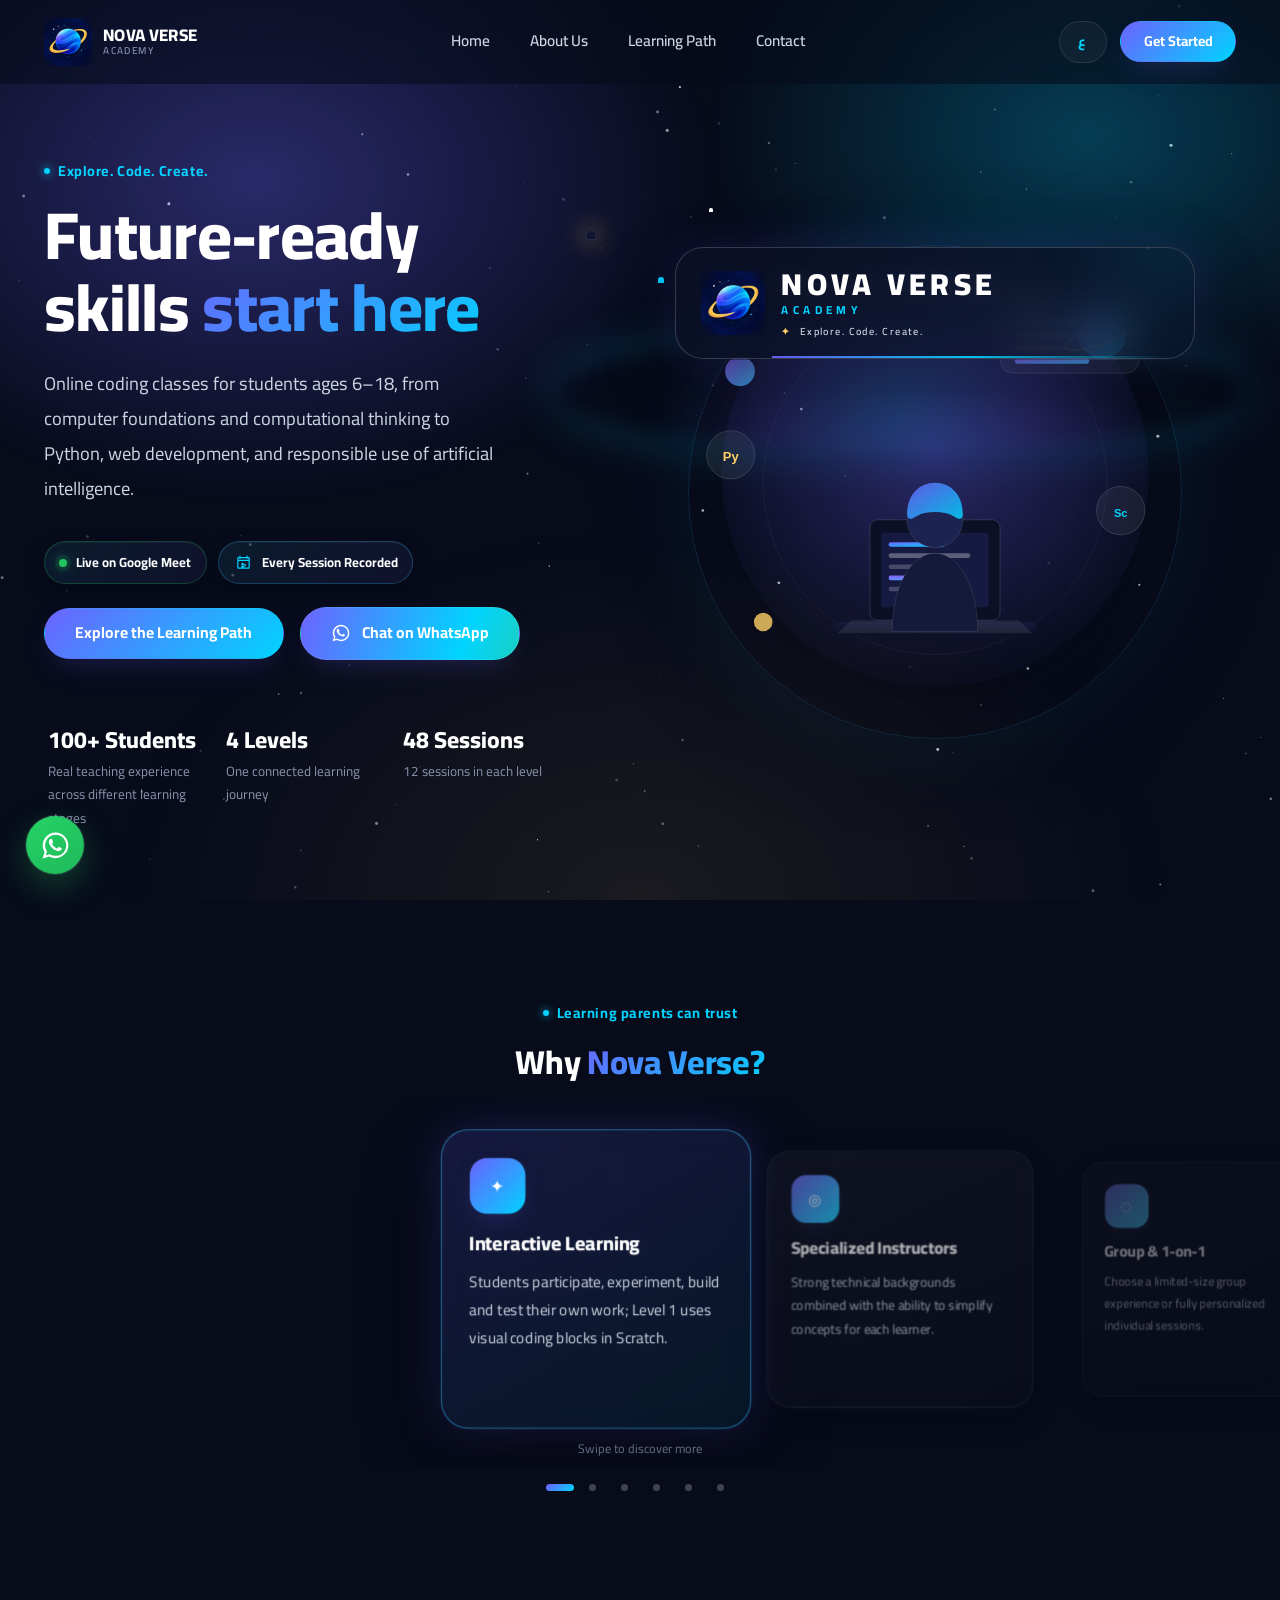
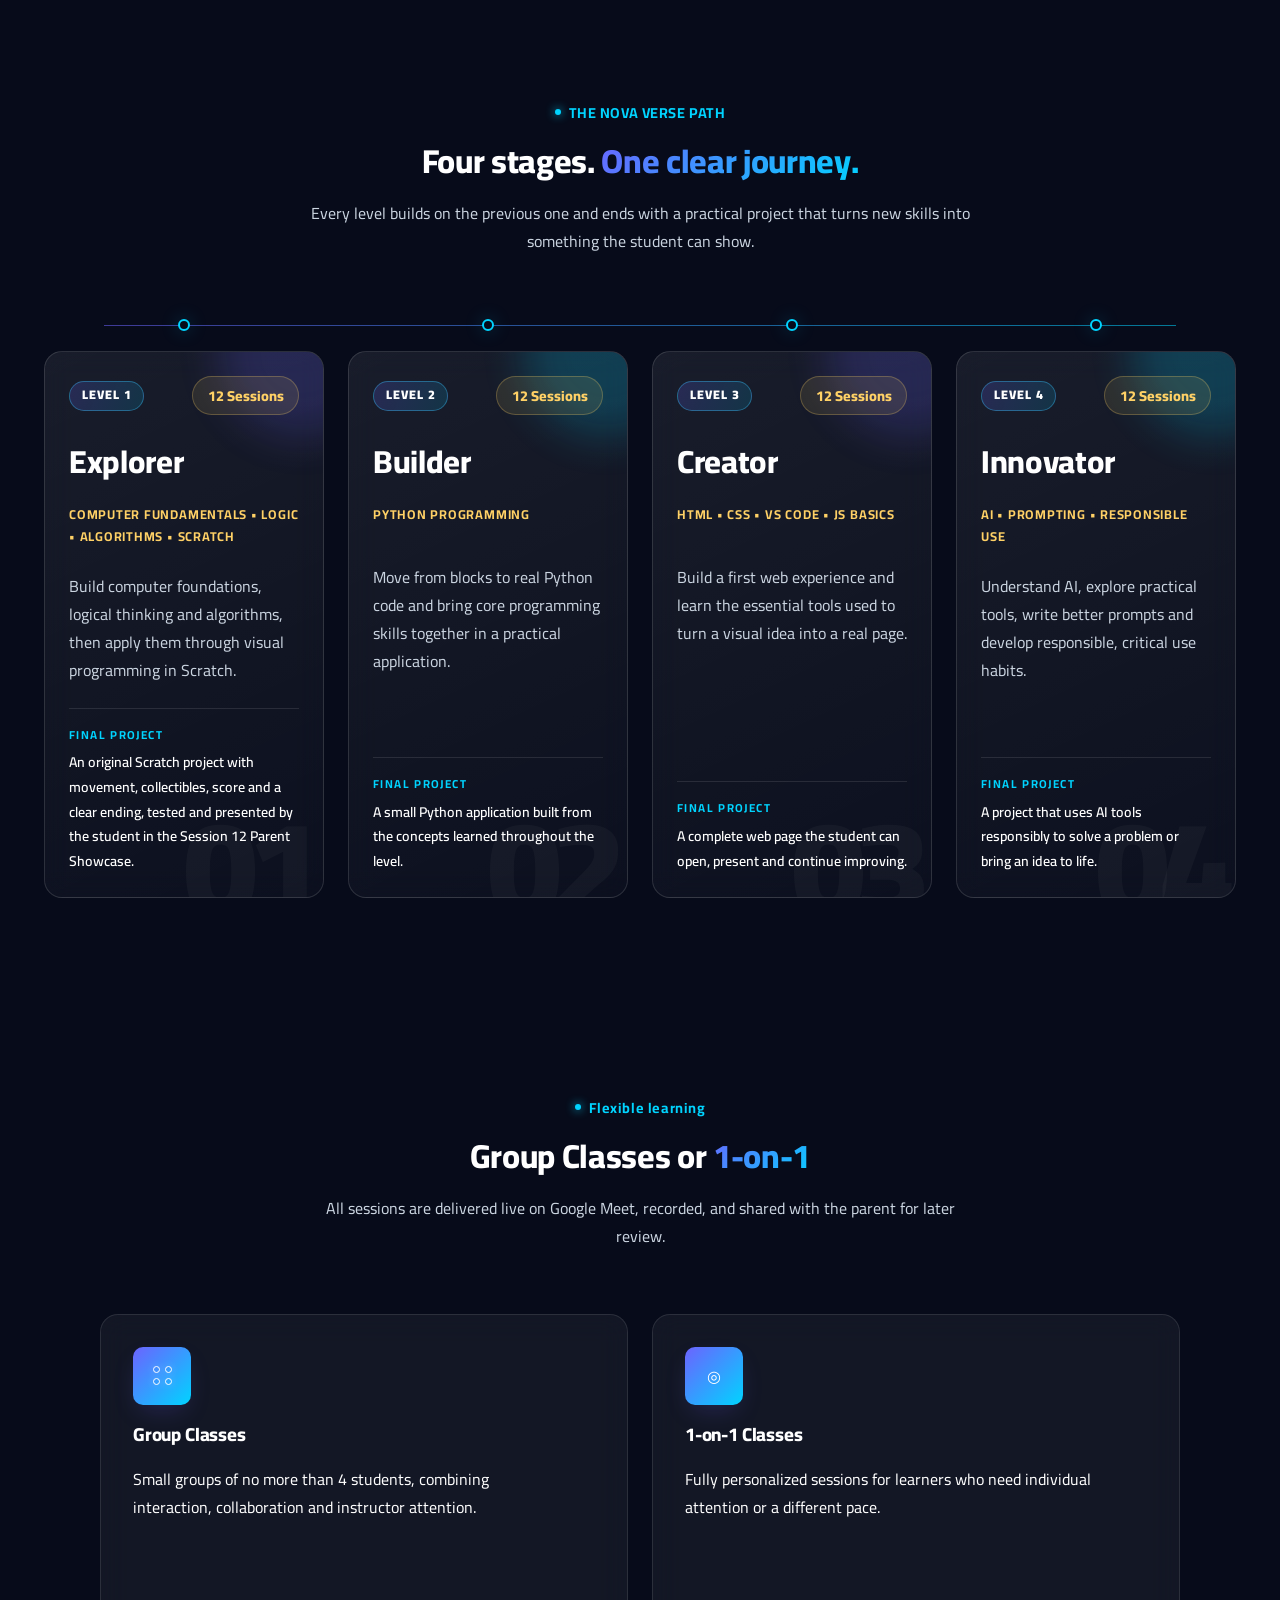
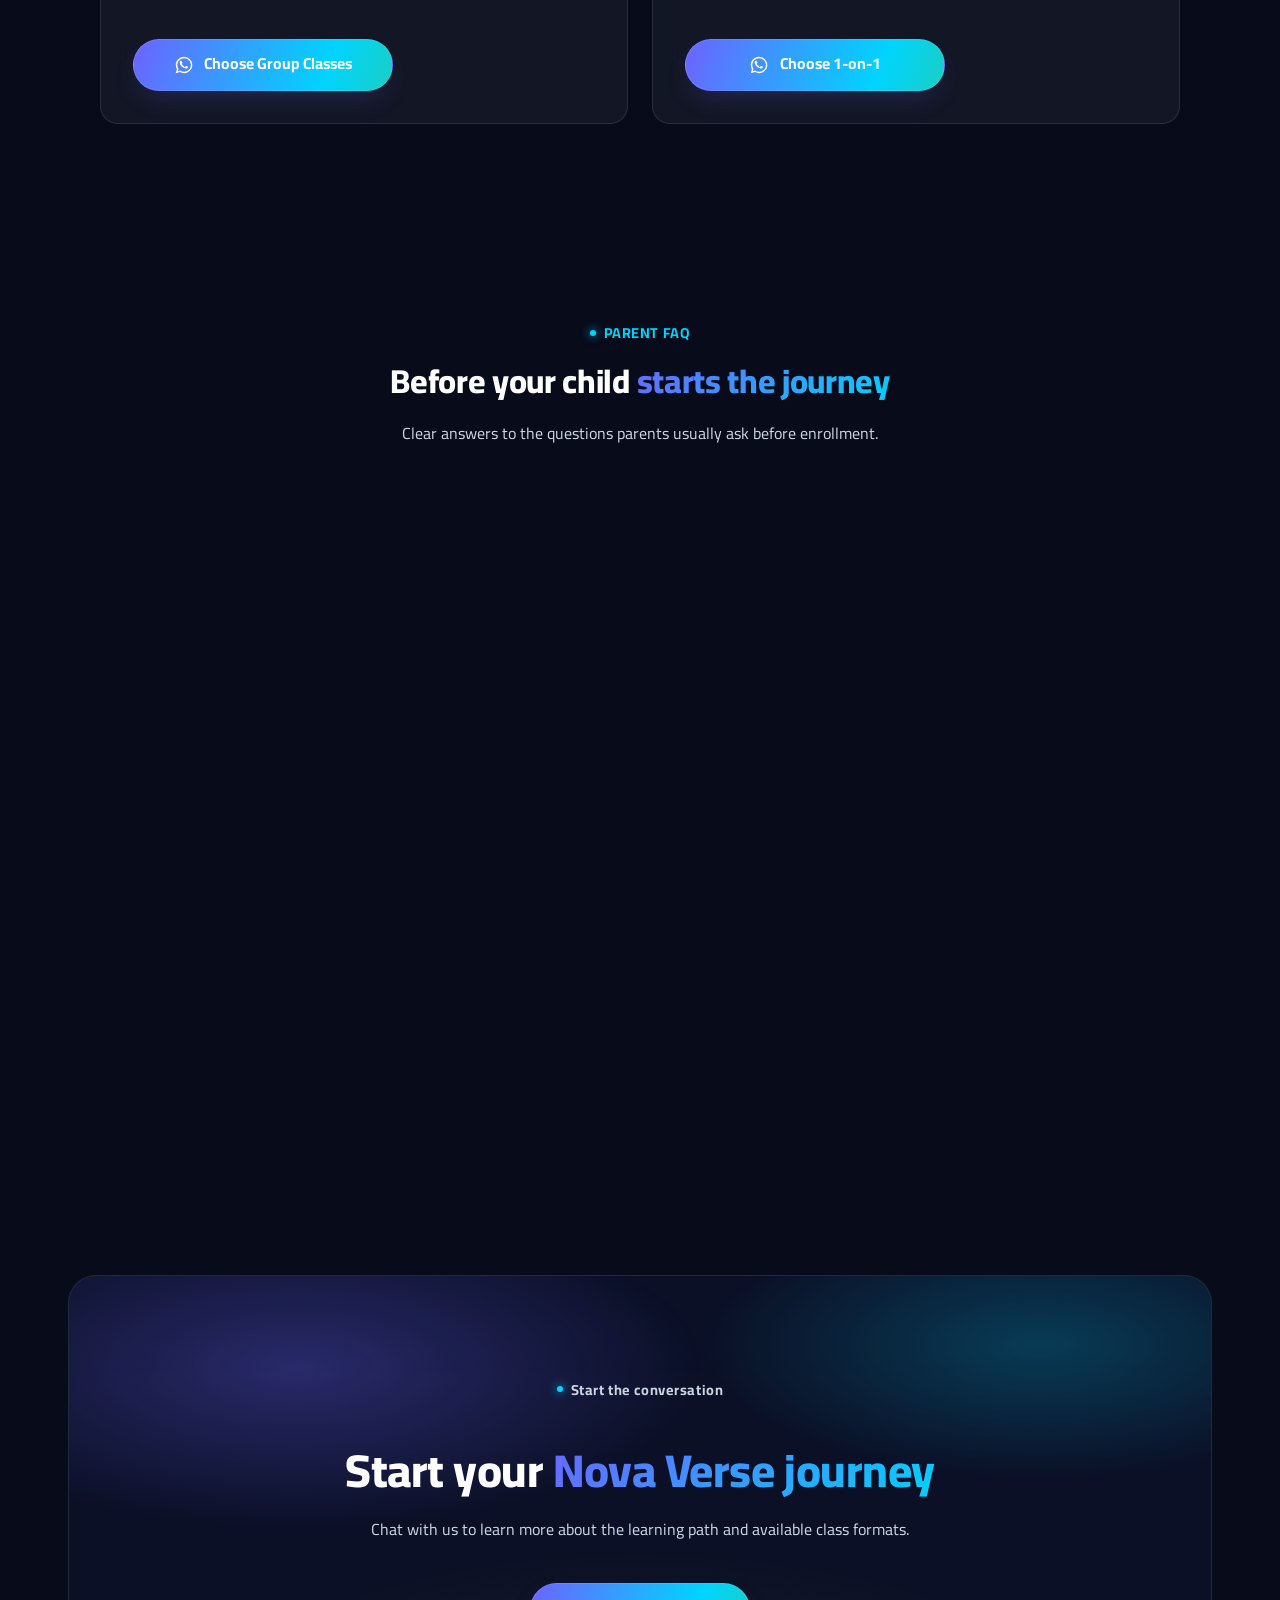
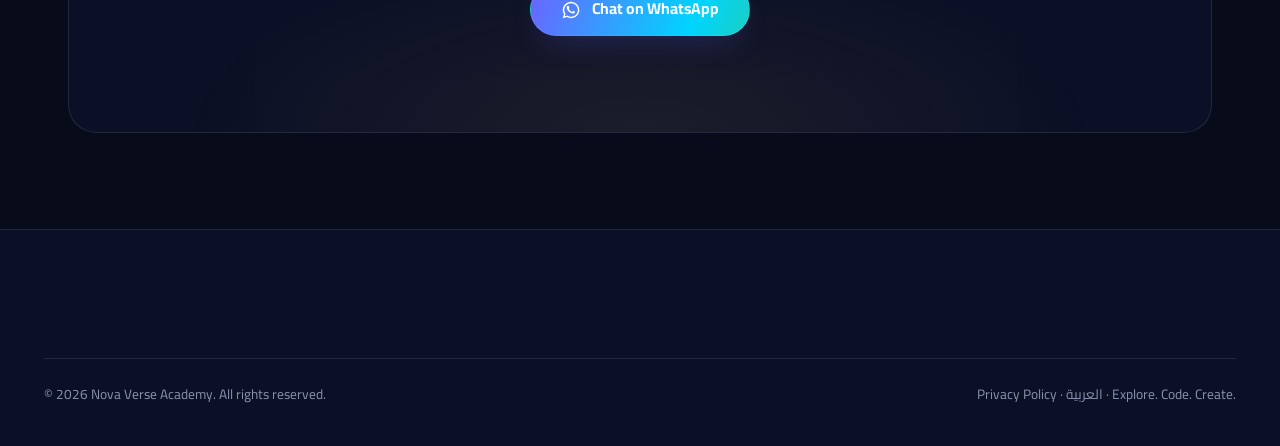
==== commit 002056f6: "Blend primary logo into surrounding backgrounds" ====
--- a/en/index.html
+++ b/en/index.html
@@ -195,7 +195,7 @@
     </script>
 
     <link rel="preload" href="/assets/fonts/cairo-latin-82c13cbd1352.woff2" as="font" type="font/woff2" crossorigin>
-    <link rel="stylesheet" href="/css/site.css?v=9699a510130e">
+    <link rel="stylesheet" href="/css/site.css?v=f4b48b255030">
   </head>
   <body>
     <a href="#main-content" class="skip-link">Skip to content</a>
--- a/css/site.css
+++ b/css/site.css
@@ -311,6 +311,8 @@
   height: 48px;
   flex-shrink: 0;
   object-fit: contain;
+  -webkit-mask-image: radial-gradient(circle, #000 58%, rgba(0, 0, 0, 0.92) 68%, transparent 98%);
+  mask-image: radial-gradient(circle, #000 58%, rgba(0, 0, 0, 0.92) 68%, transparent 98%);
 }
 .logo__text {
   font-weight: 800;
@@ -422,7 +424,7 @@
 .group-dots{display:grid;grid-template-columns:repeat(2,7px);grid-template-rows:repeat(2,7px);gap:5px;place-content:center}.group-dots i{display:block;width:7px;height:7px;border:1.5px solid currentColor;border-radius:50%;box-shadow:0 0 8px rgba(255,255,255,.2)}
 
 /* The adjacent brand name labels this decorative emblem. */
-.hero-brand-mark{display:block;background:center/contain no-repeat url("../assets/images/logo-primary.webp")}
+.hero-brand-mark{display:block;background:center/contain no-repeat url("../assets/images/logo-primary.webp");-webkit-mask-image:radial-gradient(circle,#000 58%,rgba(0,0,0,.92) 68%,transparent 98%);mask-image:radial-gradient(circle,#000 58%,rgba(0,0,0,.92) 68%,transparent 98%)}
 /* sections.css */
 /* Section-specific layout */
 .starfield{position:fixed;inset:0;z-index:-2;pointer-events:none}.nebula-backdrop{position:absolute;inset:0;background:var(--gradient-nebula);z-index:-1;pointer-events:none}
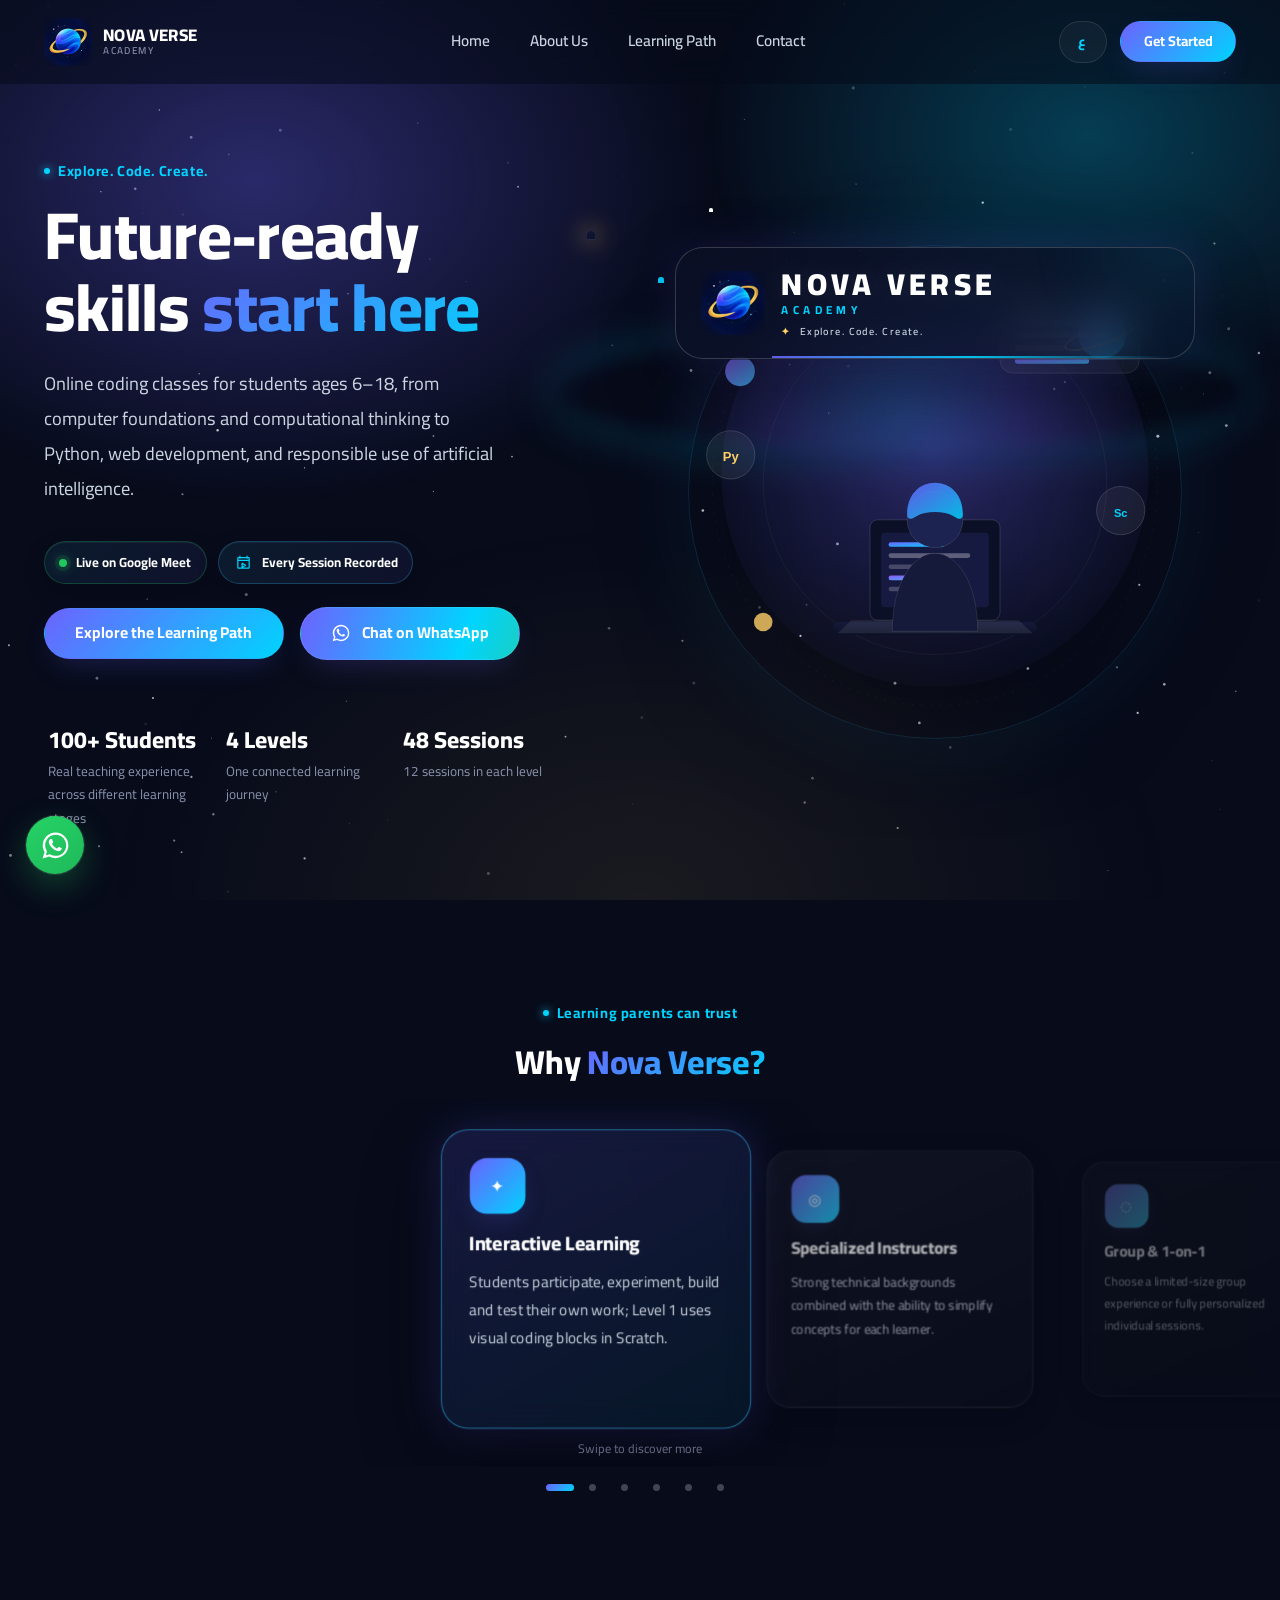
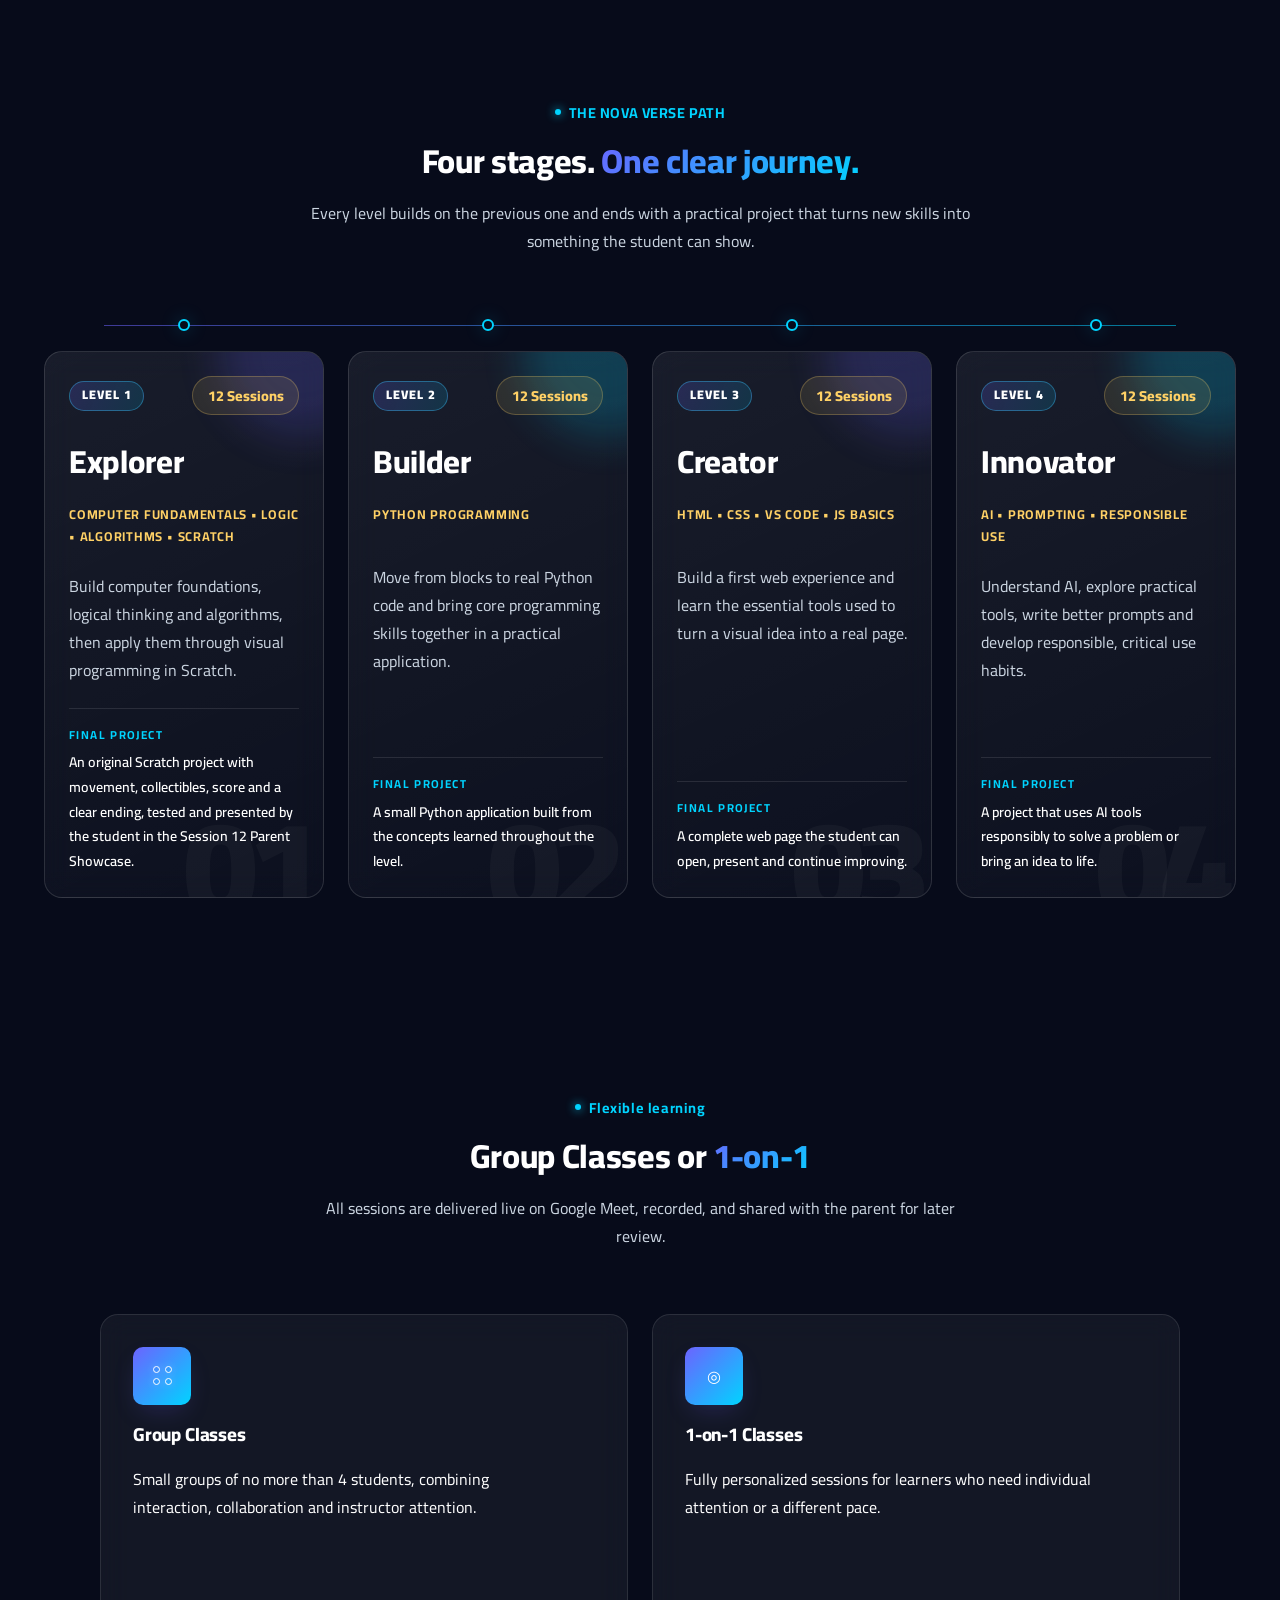
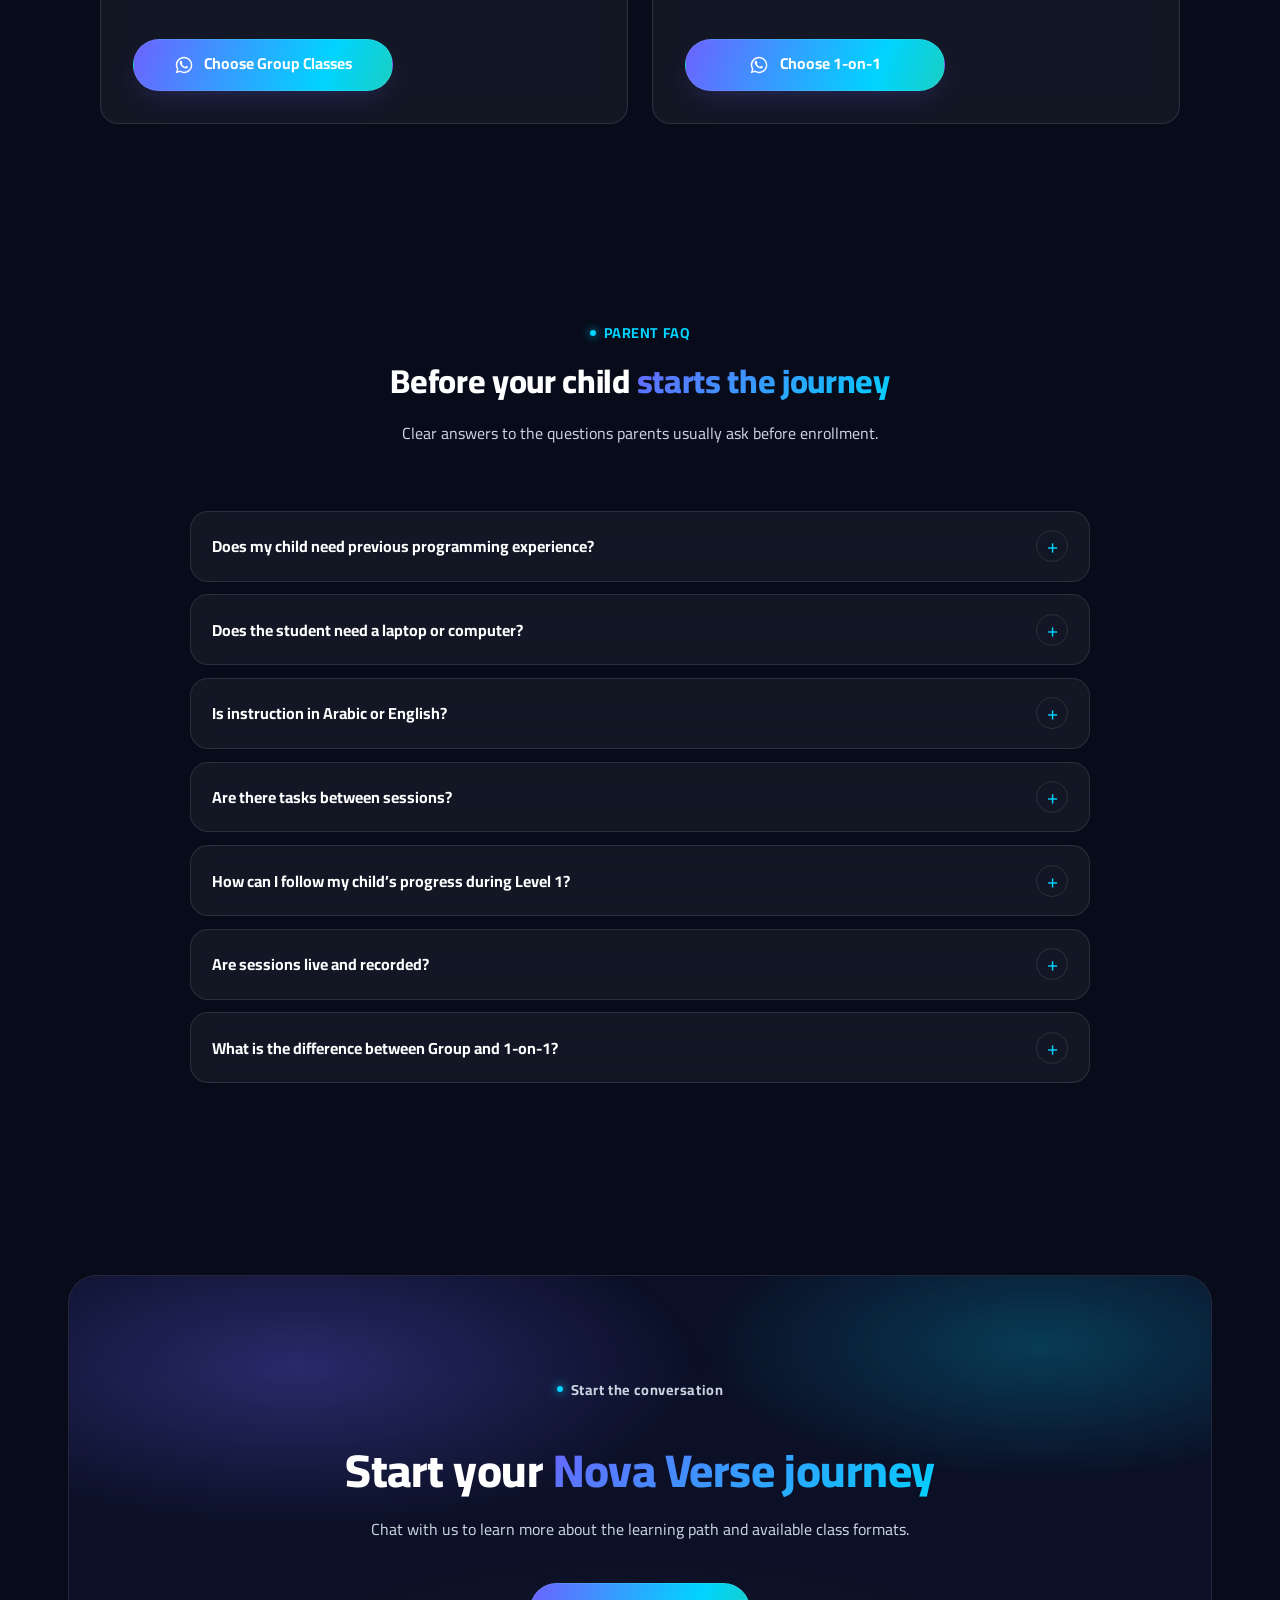
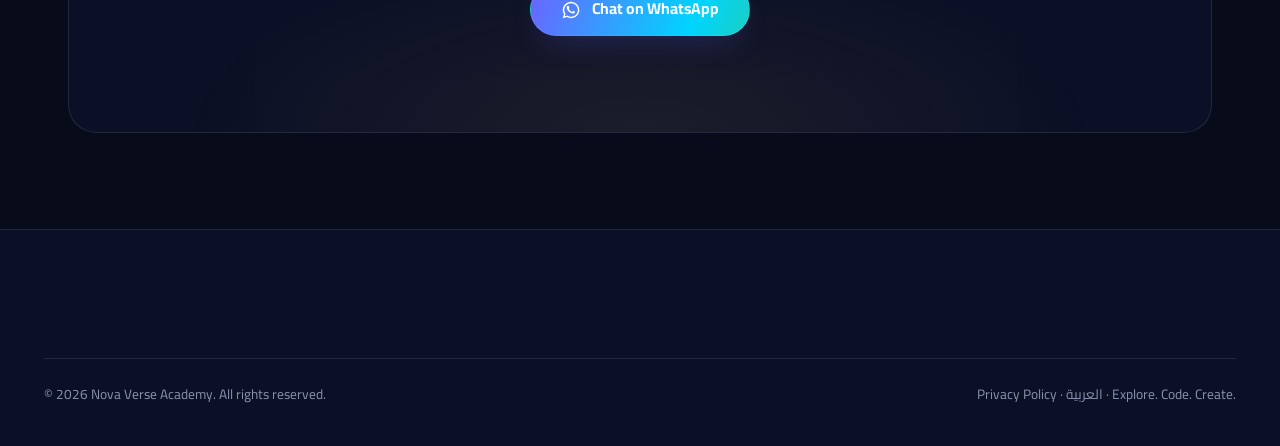
==== commit 3add9e19: "Strengthen logo edge blending" ====
--- a/en/index.html
+++ b/en/index.html
@@ -195,7 +195,7 @@
     </script>
 
     <link rel="preload" href="/assets/fonts/cairo-latin-82c13cbd1352.woff2" as="font" type="font/woff2" crossorigin>
-    <link rel="stylesheet" href="/css/site.css?v=f4b48b255030">
+    <link rel="stylesheet" href="/css/site.css?v=3f5b00a207bd">
   </head>
   <body>
     <a href="#main-content" class="skip-link">Skip to content</a>
--- a/css/site.css
+++ b/css/site.css
@@ -311,8 +311,8 @@
   height: 48px;
   flex-shrink: 0;
   object-fit: contain;
-  -webkit-mask-image: radial-gradient(circle, #000 58%, rgba(0, 0, 0, 0.92) 68%, transparent 98%);
-  mask-image: radial-gradient(circle, #000 58%, rgba(0, 0, 0, 0.92) 68%, transparent 98%);
+  -webkit-mask-image: radial-gradient(circle, #000 48%, rgba(0, 0, 0, 0.78) 62%, rgba(0, 0, 0, 0.28) 78%, transparent 96%);
+  mask-image: radial-gradient(circle, #000 48%, rgba(0, 0, 0, 0.78) 62%, rgba(0, 0, 0, 0.28) 78%, transparent 96%);
 }
 .logo__text {
   font-weight: 800;
@@ -424,7 +424,7 @@
 .group-dots{display:grid;grid-template-columns:repeat(2,7px);grid-template-rows:repeat(2,7px);gap:5px;place-content:center}.group-dots i{display:block;width:7px;height:7px;border:1.5px solid currentColor;border-radius:50%;box-shadow:0 0 8px rgba(255,255,255,.2)}
 
 /* The adjacent brand name labels this decorative emblem. */
-.hero-brand-mark{display:block;background:center/contain no-repeat url("../assets/images/logo-primary.webp");-webkit-mask-image:radial-gradient(circle,#000 58%,rgba(0,0,0,.92) 68%,transparent 98%);mask-image:radial-gradient(circle,#000 58%,rgba(0,0,0,.92) 68%,transparent 98%)}
+.hero-brand-mark{display:block;background:center/contain no-repeat url("../assets/images/logo-primary.webp");-webkit-mask-image:radial-gradient(circle,#000 48%,rgba(0,0,0,.78) 62%,rgba(0,0,0,.28) 78%,transparent 96%);mask-image:radial-gradient(circle,#000 48%,rgba(0,0,0,.78) 62%,rgba(0,0,0,.28) 78%,transparent 96%)}
 /* sections.css */
 /* Section-specific layout */
 .starfield{position:fixed;inset:0;z-index:-2;pointer-events:none}.nebula-backdrop{position:absolute;inset:0;background:var(--gradient-nebula);z-index:-1;pointer-events:none}
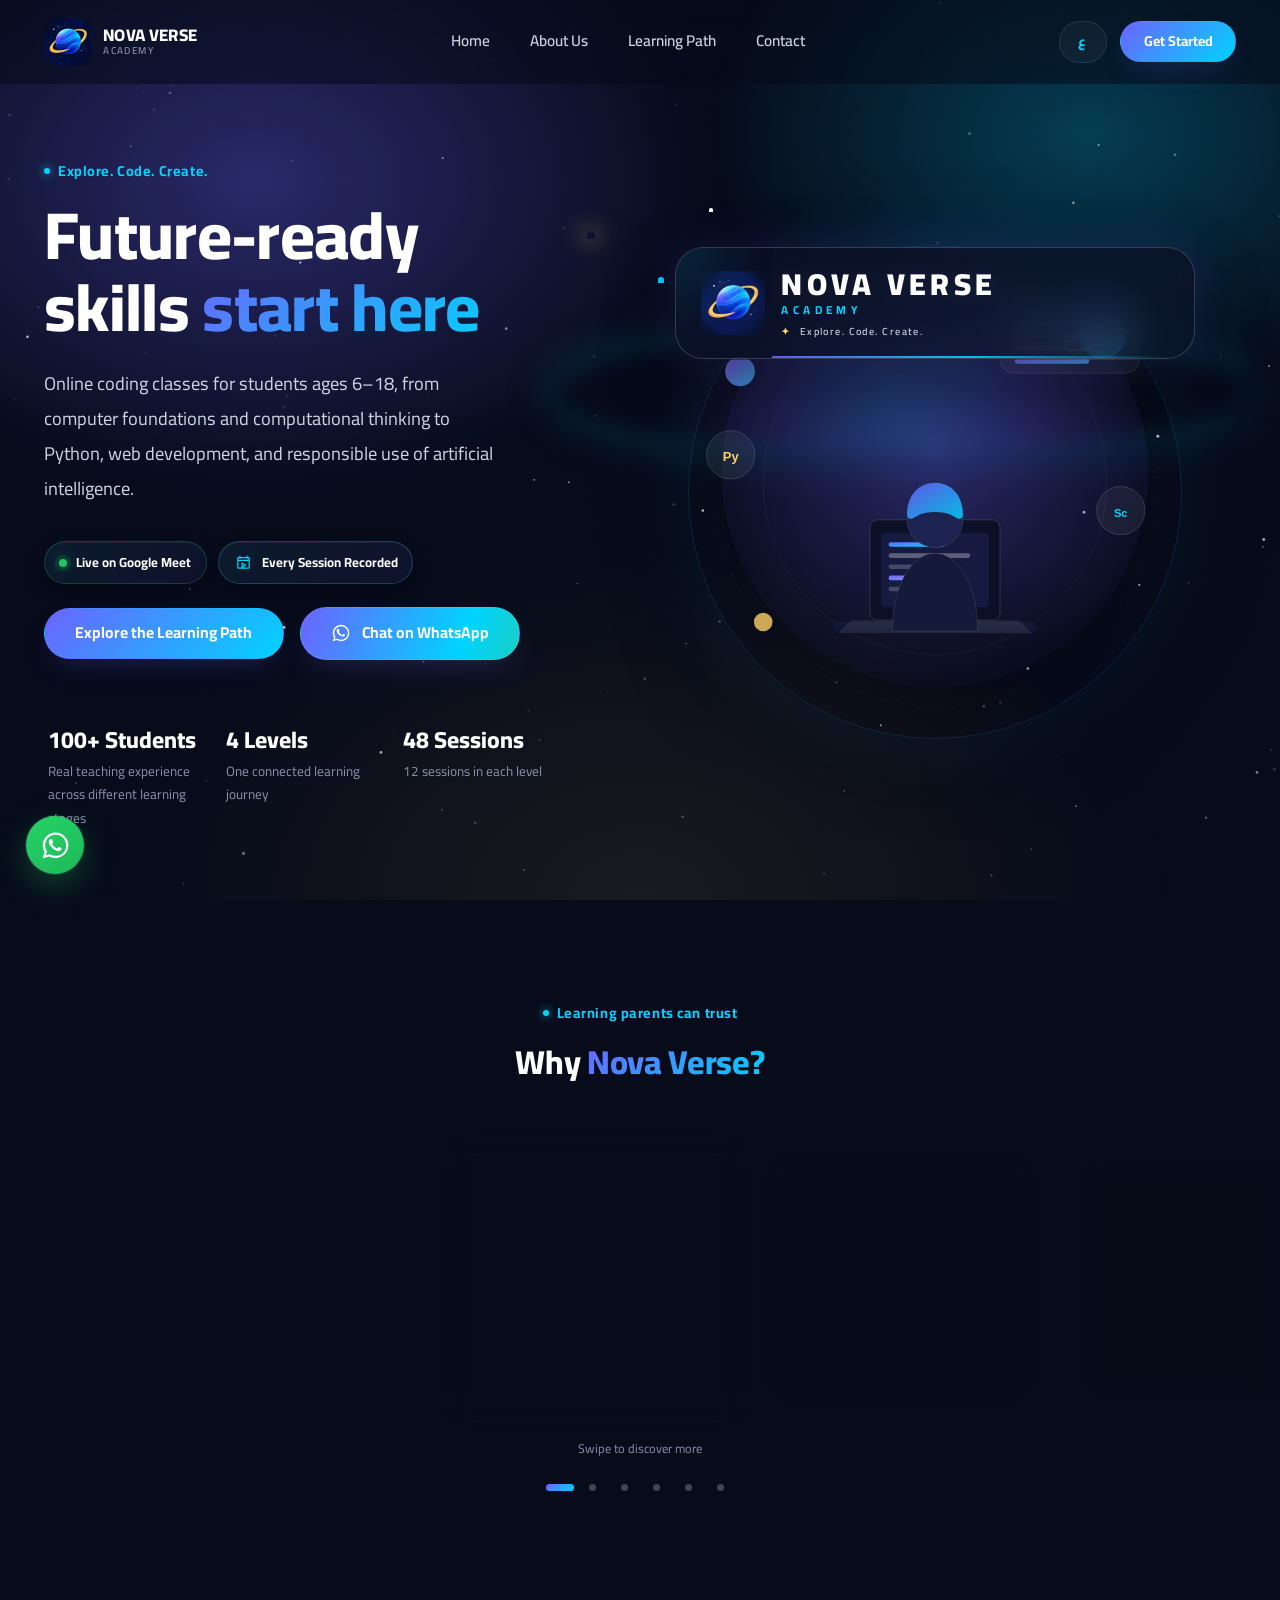
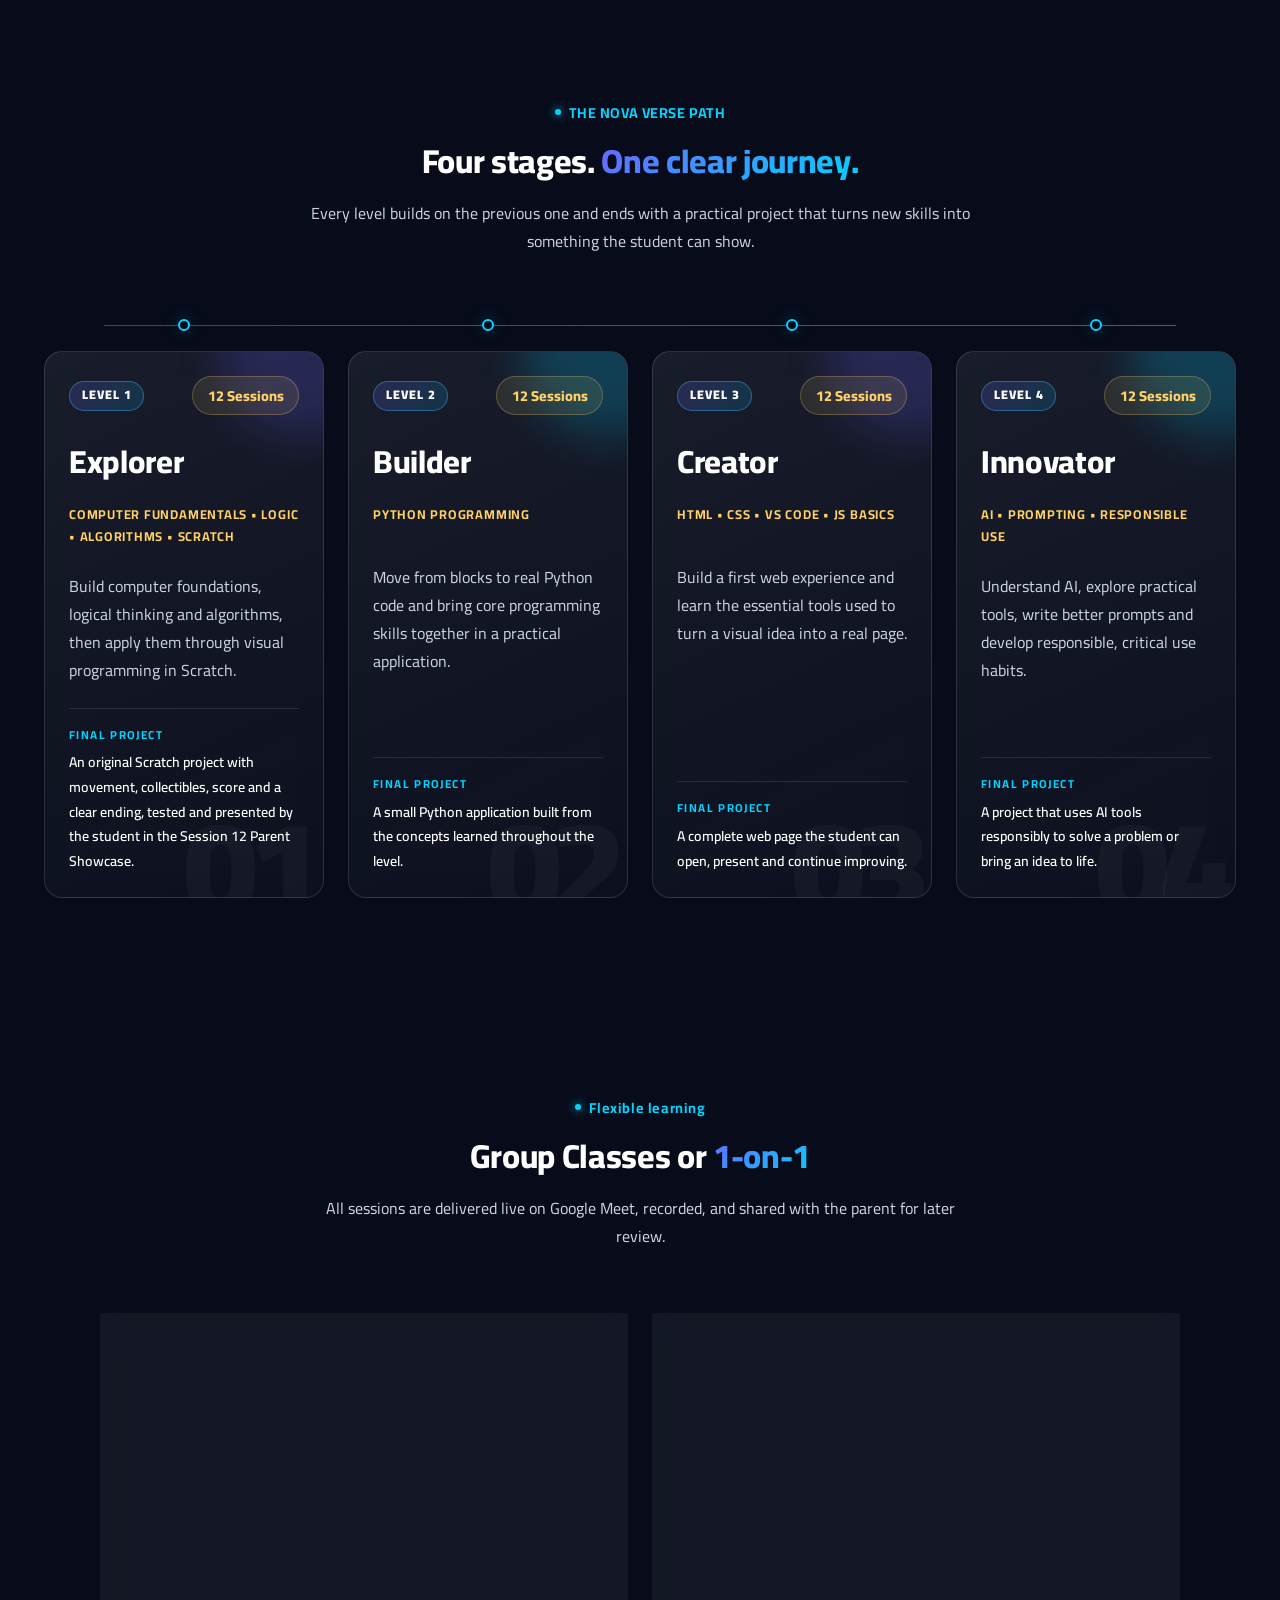
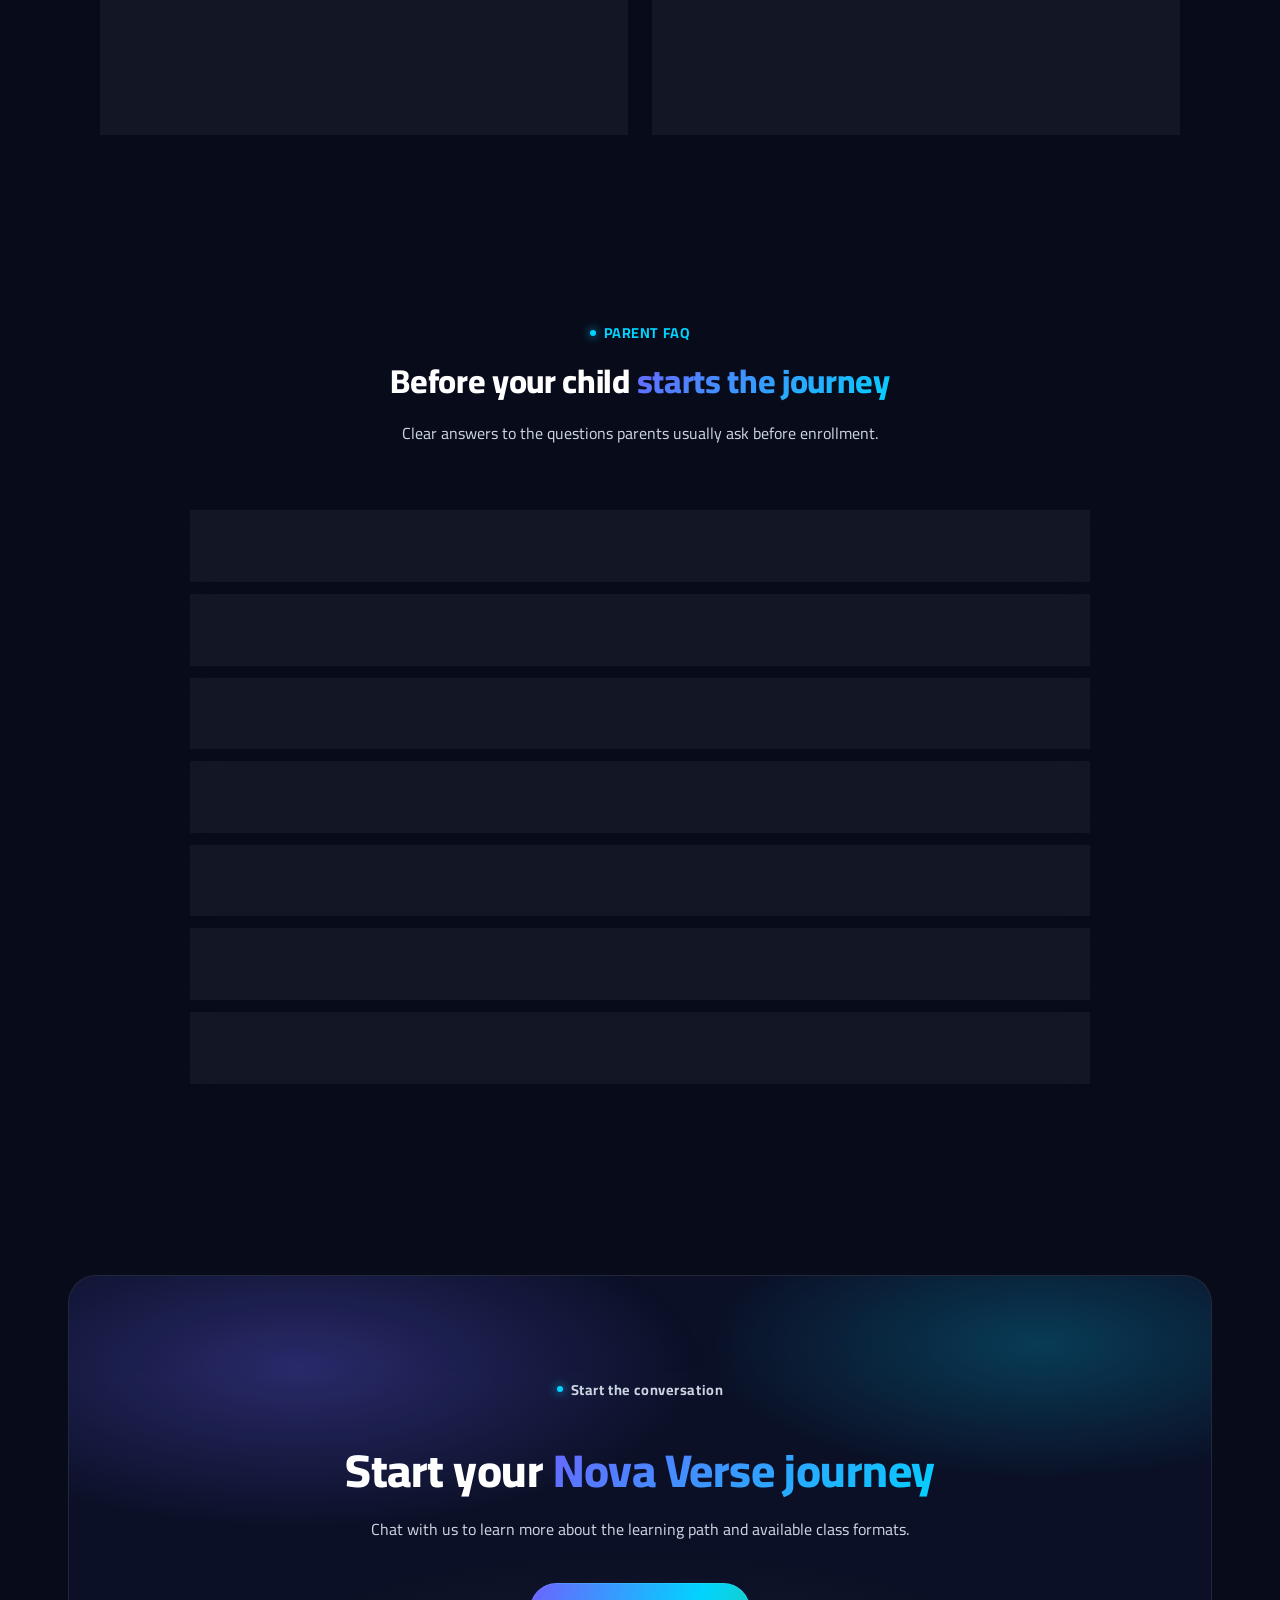
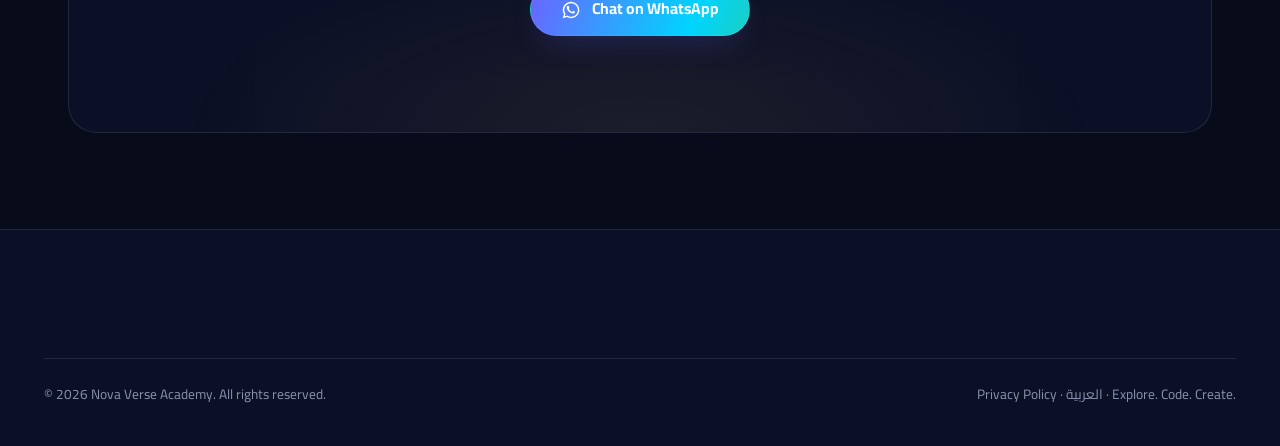
==== commit e578cd05: "Blend logo glow into hero background" ====
--- a/en/index.html
+++ b/en/index.html
@@ -195,7 +195,7 @@
     </script>
 
     <link rel="preload" href="/assets/fonts/cairo-latin-82c13cbd1352.woff2" as="font" type="font/woff2" crossorigin>
-    <link rel="stylesheet" href="/css/site.css?v=3f5b00a207bd">
+    <link rel="stylesheet" href="/css/site.css?v=0ed745f0353c">
   </head>
   <body>
     <a href="#main-content" class="skip-link">Skip to content</a>
--- a/css/site.css
+++ b/css/site.css
@@ -305,14 +305,17 @@
   display: flex;
   align-items: center;
   gap: 0.7rem;
+  isolation: isolate;
 }
 .logo__mark {
   width: 48px;
   height: 48px;
   flex-shrink: 0;
   object-fit: contain;
-  -webkit-mask-image: radial-gradient(circle, #000 48%, rgba(0, 0, 0, 0.78) 62%, rgba(0, 0, 0, 0.28) 78%, transparent 96%);
-  mask-image: radial-gradient(circle, #000 48%, rgba(0, 0, 0, 0.78) 62%, rgba(0, 0, 0, 0.28) 78%, transparent 96%);
+  mix-blend-mode: screen;
+  filter: drop-shadow(0 0 10px rgba(45, 111, 255, 0.24));
+  -webkit-mask-image: radial-gradient(circle, #000 52%, rgba(0, 0, 0, 0.9) 62%, rgba(0, 0, 0, 0.52) 74%, rgba(0, 0, 0, 0.16) 85%, transparent 96%);
+  mask-image: radial-gradient(circle, #000 52%, rgba(0, 0, 0, 0.9) 62%, rgba(0, 0, 0, 0.52) 74%, rgba(0, 0, 0, 0.16) 85%, transparent 96%);
 }
 .logo__text {
   font-weight: 800;
@@ -415,7 +418,7 @@
 .modes-grid{display:grid;grid-template-columns:repeat(2,minmax(0,1fr));gap:1.5rem;align-items:stretch;max-width:1080px;margin-inline:auto}.mode-card{padding:2rem;display:flex;flex-direction:column;gap:1.15rem;min-height:410px;height:100%;align-items:flex-start;text-align:start}.mode-card>.icon-badge{align-self:flex-start}.mode-card h3{width:100%;margin:0}.mode-card p{width:100%;max-width:46ch}.mode-card ul{width:100%;display:flex;flex-direction:column;gap:.6rem;padding-inline-start:1.15rem}.mode-card li{color:var(--text-secondary);font-size:.95rem}.mode-cta{margin-top:auto;align-self:flex-start!important;width:auto!important;min-width:260px;min-height:52px!important;max-height:56px!important;padding:.85rem 1.35rem!important;background:linear-gradient(110deg,var(--primary) 0%,var(--secondary) 74%,#2acb9a 118%)!important;color:#fff;border-color:rgba(255,255,255,.09)!important;box-shadow:0 12px 28px -10px var(--shadow-color)!important;overflow:hidden}.mode-cta:hover{transform:translateY(-2px);box-shadow:0 16px 36px -8px var(--shadow-color)!important}
 .form-grid{display:grid;grid-template-columns:1fr 1fr;gap:var(--space-md)}.form-field{display:flex;flex-direction:column;gap:.5rem}.form-field.full{grid-column:1/-1}.form-field label{font-size:.92rem;font-weight:600;color:var(--text-secondary)}.form-field input,.form-field select,.form-field textarea{background:rgba(255,255,255,.03);border:1px solid var(--border-color);border-radius:var(--radius-sm);padding:.85rem 1.1rem;color:var(--text-primary)}.file-upload{position:relative;border:1.5px dashed var(--border-color);border-radius:var(--radius-sm);padding:var(--space-md);text-align:center;color:var(--text-muted);cursor:pointer}.file-upload input{position:absolute;inset:0;width:100%;height:100%;opacity:0;cursor:pointer}.file-upload:focus-within{border-color:var(--secondary);box-shadow:0 0 0 3px rgba(0,212,255,.18)}.form-note{font-size:.85rem;color:var(--text-muted)}.consent-field{margin-top:.25rem}.consent-label{display:flex;align-items:flex-start;gap:.75rem;line-height:1.8;cursor:pointer}.consent-label input{flex:0 0 auto;width:20px;height:20px;margin-top:.3rem;padding:0;accent-color:var(--secondary)}.consent-label a{color:var(--secondary);text-decoration:underline;text-underline-offset:3px}.form-status{margin:0 0 var(--space-md);padding:.85rem 1rem;border:1px solid rgba(56,189,248,.35);border-radius:var(--radius-sm);background:rgba(56,189,248,.1);color:var(--text-primary);font-weight:700}.form-status.is-error{border-color:rgba(248,113,113,.45);background:rgba(248,113,113,.1)}
 .language-switch{height:42px;min-width:48px;padding:0 12px;border-radius:var(--radius-full);border:1px solid var(--border-color);background:rgba(255,255,255,.04);display:inline-flex;align-items:center;justify-content:center;font-size:.82rem;font-weight:800;letter-spacing:.06em;color:var(--secondary)}
-.hero-brand-lockup{position:absolute;inset:7% 5% auto 5%;z-index:6;min-height:150px;padding:1.45rem 1.55rem;border:1px solid rgba(255,255,255,.17);border-radius:30px;background:linear-gradient(135deg,rgba(13,18,48,.82),rgba(7,11,26,.42));backdrop-filter:blur(20px);-webkit-backdrop-filter:blur(20px);box-shadow:0 28px 80px rgba(0,0,0,.35),0 0 60px var(--shadow-color);overflow:hidden;display:grid;grid-template-columns:auto 1fr;align-items:center;gap:1.1rem;text-align:left;direction:ltr}.hero-brand-lockup::before{content:"";position:absolute;width:210px;height:210px;border-radius:50%;right:-70px;top:-100px;background:var(--gradient-primary);filter:blur(45px);opacity:.25}.hero-brand-lockup::after{content:"LEARNING BEYOND LIMITS";position:absolute;right:1.35rem;bottom:.9rem;font-size:.52rem;letter-spacing:.24em;font-weight:800;color:rgba(255,255,255,.32)}.hero-brand-lockup>.hero-brand-mark{width:76px;height:76px;filter:drop-shadow(0 0 20px var(--glow-color));position:relative;z-index:1}.hero-brand-lockup>div{display:grid;position:relative;z-index:1;line-height:1}.hero-brand-lockup strong{font-size:clamp(1.35rem,3vw,2.15rem);font-weight:900;letter-spacing:.12em;color:var(--text-primary);text-shadow:0 0 30px rgba(255,255,255,.12)}.hero-brand-lockup span{font-size:.76rem;letter-spacing:.42em;color:var(--secondary);font-weight:700;margin-top:.45rem}.hero-brand-lockup small{font-size:.7rem;color:var(--text-secondary);margin-top:.8rem;letter-spacing:.16em;font-weight:600}.hero-brand-lockup small::before{content:"✦";color:var(--accent);margin-right:.55rem}.hero-visual::before,.hero-visual::after{content:"";position:absolute;border-radius:50%;pointer-events:none}.hero-visual::before{width:120px;height:120px;inset-inline-end:-2%;top:22%;border:1px solid rgba(0,212,255,.22);box-shadow:0 0 50px var(--glow-color);animation:float-bob 6s ease-in-out infinite}.hero-visual::after{width:10px;height:10px;inset-inline-start:8%;top:25%;background:var(--accent);box-shadow:0 0 24px var(--accent),70px 45px 0 -2px var(--secondary),120px -25px 0 -3px var(--text-primary)}
+.hero-brand-lockup{position:absolute;inset:7% 5% auto 5%;z-index:6;min-height:150px;padding:1.45rem 1.55rem;border:1px solid rgba(255,255,255,.17);border-radius:30px;background:radial-gradient(circle at 14% 50%,rgba(4,17,76,.9) 0,rgba(10,28,96,.7) 15%,rgba(41,45,130,.4) 34%,rgba(47,43,118,.16) 52%,transparent 70%),linear-gradient(135deg,rgba(13,18,48,.82),rgba(7,11,26,.42));backdrop-filter:blur(20px);-webkit-backdrop-filter:blur(20px);box-shadow:0 28px 80px rgba(0,0,0,.35),0 0 60px var(--shadow-color);overflow:hidden;display:grid;grid-template-columns:auto 1fr;align-items:center;gap:1.1rem;text-align:left;direction:ltr;isolation:isolate}.hero-brand-lockup::before{content:"";position:absolute;inset:-55% -20%;border-radius:50%;background:radial-gradient(ellipse at 18% 52%,rgba(25,80,215,.36) 0,rgba(64,52,190,.2) 24%,transparent 54%),radial-gradient(circle at 86% 16%,rgba(0,212,255,.2),transparent 34%);filter:blur(28px);opacity:.78;pointer-events:none}.hero-brand-lockup::after{content:"LEARNING BEYOND LIMITS";position:absolute;right:1.35rem;bottom:.9rem;font-size:.52rem;letter-spacing:.24em;font-weight:800;color:rgba(255,255,255,.32)}.hero-brand-lockup>.hero-brand-mark{width:76px;height:76px;filter:drop-shadow(0 0 18px rgba(43,105,255,.5));mix-blend-mode:screen;position:relative;z-index:1}.hero-brand-lockup>div{display:grid;position:relative;z-index:1;line-height:1}.hero-brand-lockup strong{font-size:clamp(1.35rem,3vw,2.15rem);font-weight:900;letter-spacing:.12em;color:var(--text-primary);text-shadow:0 0 30px rgba(255,255,255,.12)}.hero-brand-lockup span{font-size:.76rem;letter-spacing:.42em;color:var(--secondary);font-weight:700;margin-top:.45rem}.hero-brand-lockup small{font-size:.7rem;color:var(--text-secondary);margin-top:.8rem;letter-spacing:.16em;font-weight:600}.hero-brand-lockup small::before{content:"✦";color:var(--accent);margin-right:.55rem}.hero-visual::before,.hero-visual::after{content:"";position:absolute;border-radius:50%;pointer-events:none}.hero-visual::before{width:120px;height:120px;inset-inline-end:-2%;top:22%;border:1px solid rgba(0,212,255,.22);box-shadow:0 0 50px var(--glow-color);animation:float-bob 6s ease-in-out infinite}.hero-visual::after{width:10px;height:10px;inset-inline-start:8%;top:25%;background:var(--accent);box-shadow:0 0 24px var(--accent),70px 45px 0 -2px var(--secondary),120px -25px 0 -3px var(--text-primary)}
 .whatsapp-float{position:fixed;bottom:26px;left:26px;z-index:500;width:58px!important;height:58px!important;min-width:58px!important;min-height:58px!important;max-width:58px!important;max-height:58px!important;border-radius:50%!important;background:linear-gradient(145deg,#25d366,#1fb95a)!important;color:#fff!important;display:grid!important;place-items:center!important;box-shadow:0 12px 34px rgba(37,211,102,.28),0 0 0 1px rgba(255,255,255,.13)!important;animation:float-bob 4s ease-in-out infinite;overflow:hidden!important}.whatsapp-float>svg{display:none!important}.whatsapp-float::before{content:"";display:block;width:31px;height:31px;background:center/contain no-repeat url("data:image/svg+xml,%3Csvg xmlns='http://www.w3.org/2000/svg' viewBox='0 0 24 24'%3E%3Cpath fill='%23ffffff' d='M12.04 2C6.58 2 2.13 6.45 2.13 11.91c0 1.87.5 3.62 1.44 5.13L2 22l5.13-1.51a9.87 9.87 0 0 0 4.9 1.31h.01c5.46 0 9.91-4.45 9.91-9.91C21.95 6.44 17.5 2 12.04 2Zm0 18.03h-.01a8.17 8.17 0 0 1-4.17-1.14l-.3-.18-3.05.9.9-2.98-.19-.31a8.09 8.09 0 0 1-1.25-4.4c0-4.5 3.66-8.16 8.16-8.16 4.5 0 8.16 3.66 8.16 8.16 0 4.5-3.7 8.11-8.25 8.11Zm4.47-6.11c-.24-.12-1.44-.71-1.66-.79-.22-.08-.39-.12-.55.12-.16.24-.63.79-.78.95-.14.16-.29.18-.53.06-2.07-1.03-3.42-3.08-3.57-3.32-.14-.24-.02-.37.11-.49.25-.24.5-.56.6-.76.08-.16.04-.31-.02-.43-.06-.12-.55-1.32-.75-1.81-.2-.48-.4-.41-.55-.42h-.47c-.16 0-.43.06-.65.31s-.86.84-.86 2.04.88 2.37 1 2.53c.12.16 1.74 2.65 4.21 3.72 2.47 1.06 2.47.71 2.92.67.47-.07 1.44-.59 1.65-1.16.2-.57.2-1.06.14-1.16-.06-.1-.22-.16-.46-.28Z'/%3E%3C/svg%3E")}
 .pill{display:inline-flex;padding:.4rem 1rem;border-radius:var(--radius-full);border:1px solid var(--border-color);background:rgba(255,255,255,.03);font-size:var(--fs-small);color:var(--text-secondary)}
 @media(max-width:980px){.courses-grid{grid-template-columns:repeat(2,1fr)}.path-rail{display:none}.path-card{min-height:400px}.trust-grid{grid-template-columns:repeat(2,1fr)}.hero-brand-lockup{inset:2% 2% auto}}
@@ -424,7 +427,7 @@
 .group-dots{display:grid;grid-template-columns:repeat(2,7px);grid-template-rows:repeat(2,7px);gap:5px;place-content:center}.group-dots i{display:block;width:7px;height:7px;border:1.5px solid currentColor;border-radius:50%;box-shadow:0 0 8px rgba(255,255,255,.2)}
 
 /* The adjacent brand name labels this decorative emblem. */
-.hero-brand-mark{display:block;background:center/contain no-repeat url("../assets/images/logo-primary.webp");-webkit-mask-image:radial-gradient(circle,#000 48%,rgba(0,0,0,.78) 62%,rgba(0,0,0,.28) 78%,transparent 96%);mask-image:radial-gradient(circle,#000 48%,rgba(0,0,0,.78) 62%,rgba(0,0,0,.28) 78%,transparent 96%)}
+.hero-brand-mark{display:block;background:center/contain no-repeat url("../assets/images/logo-primary.webp");-webkit-mask-image:radial-gradient(circle,#000 52%,rgba(0,0,0,.9) 62%,rgba(0,0,0,.52) 74%,rgba(0,0,0,.16) 85%,transparent 96%);mask-image:radial-gradient(circle,#000 52%,rgba(0,0,0,.9) 62%,rgba(0,0,0,.52) 74%,rgba(0,0,0,.16) 85%,transparent 96%)}
 /* sections.css */
 /* Section-specific layout */
 .starfield{position:fixed;inset:0;z-index:-2;pointer-events:none}.nebula-backdrop{position:absolute;inset:0;background:var(--gradient-nebula);z-index:-1;pointer-events:none}
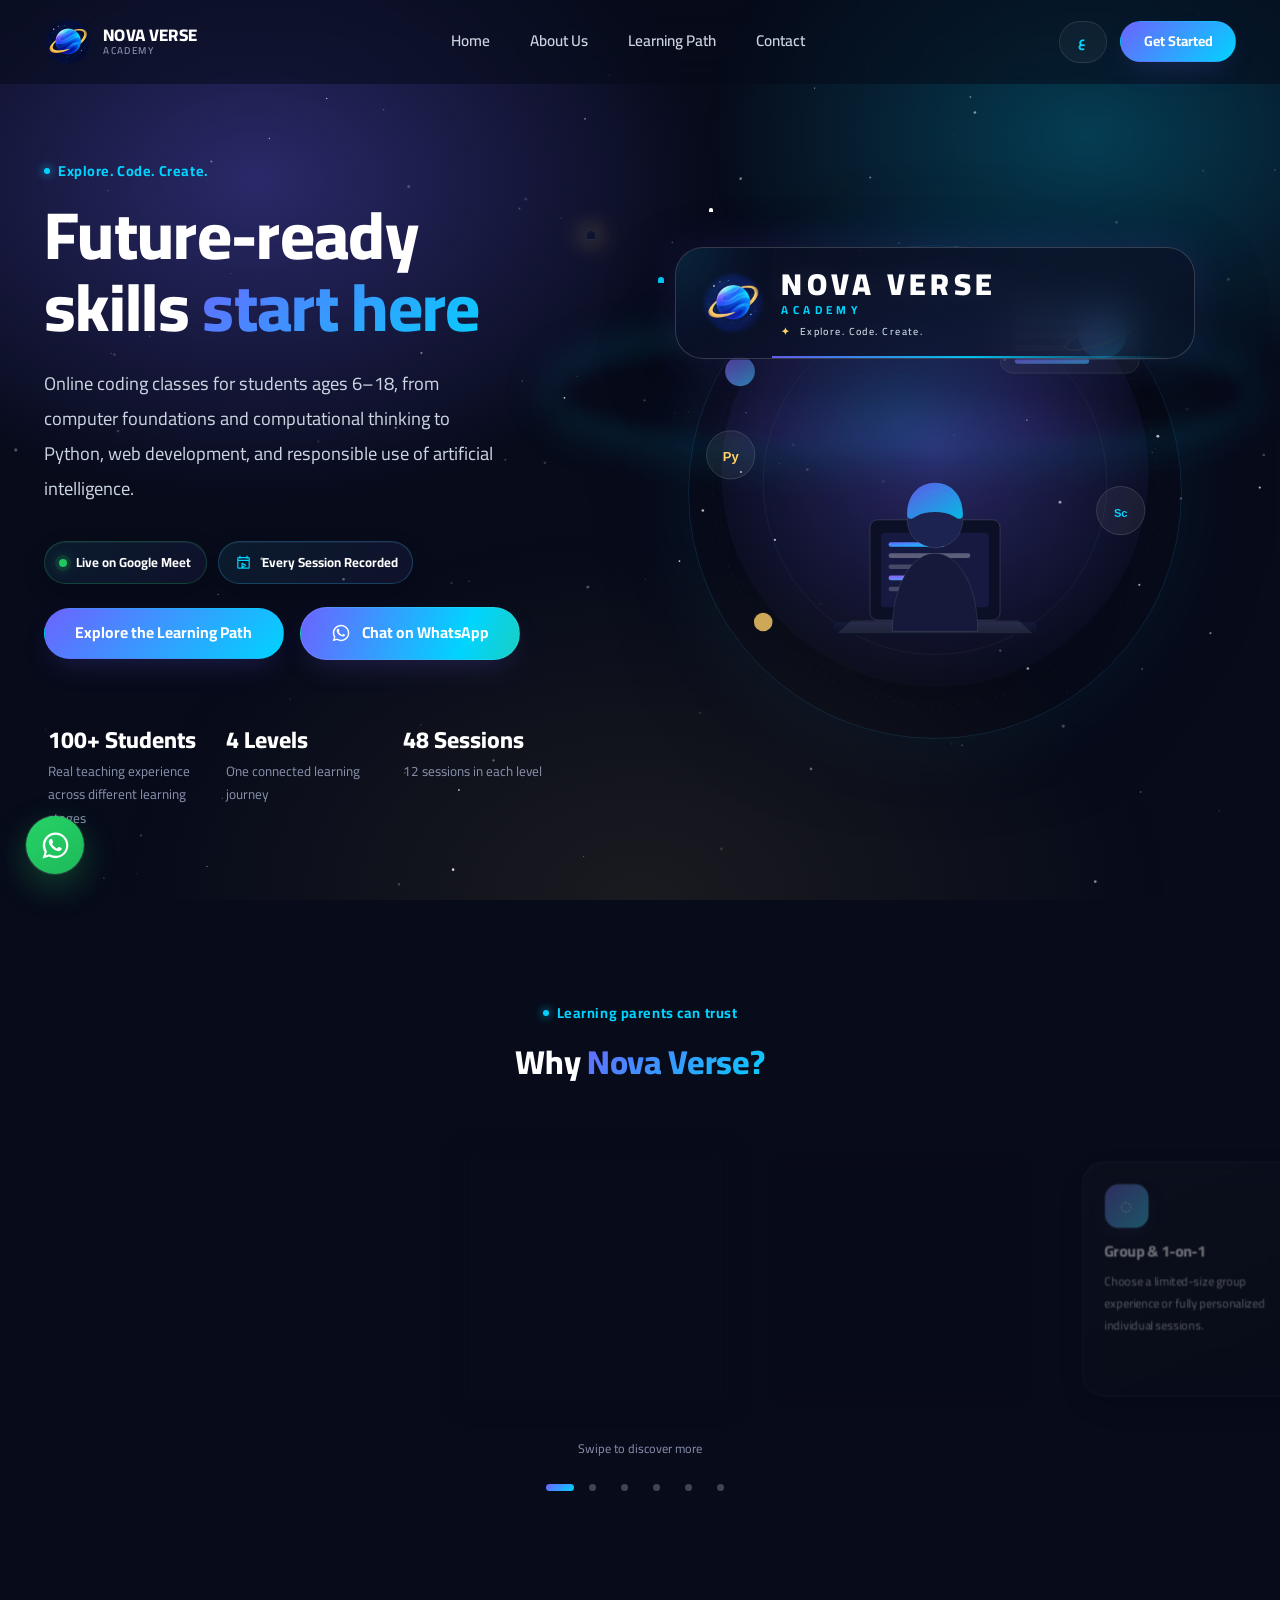
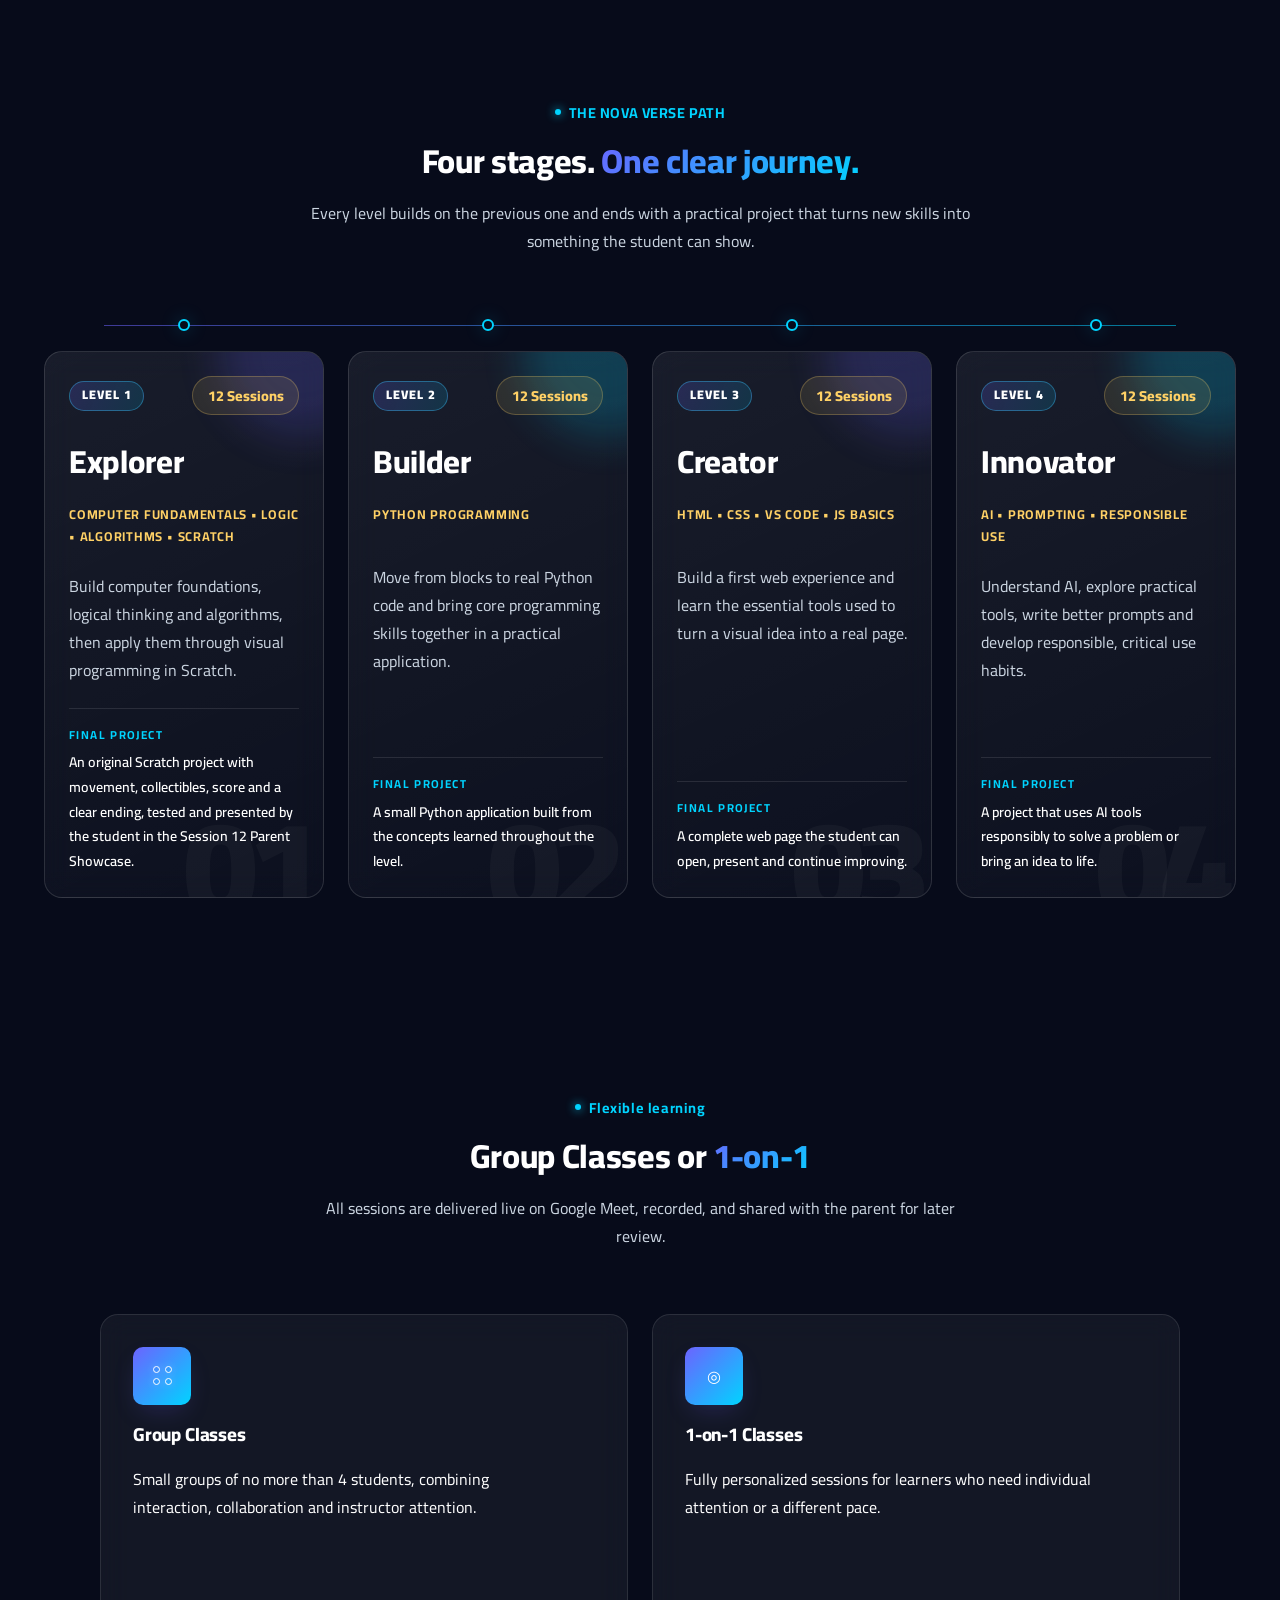
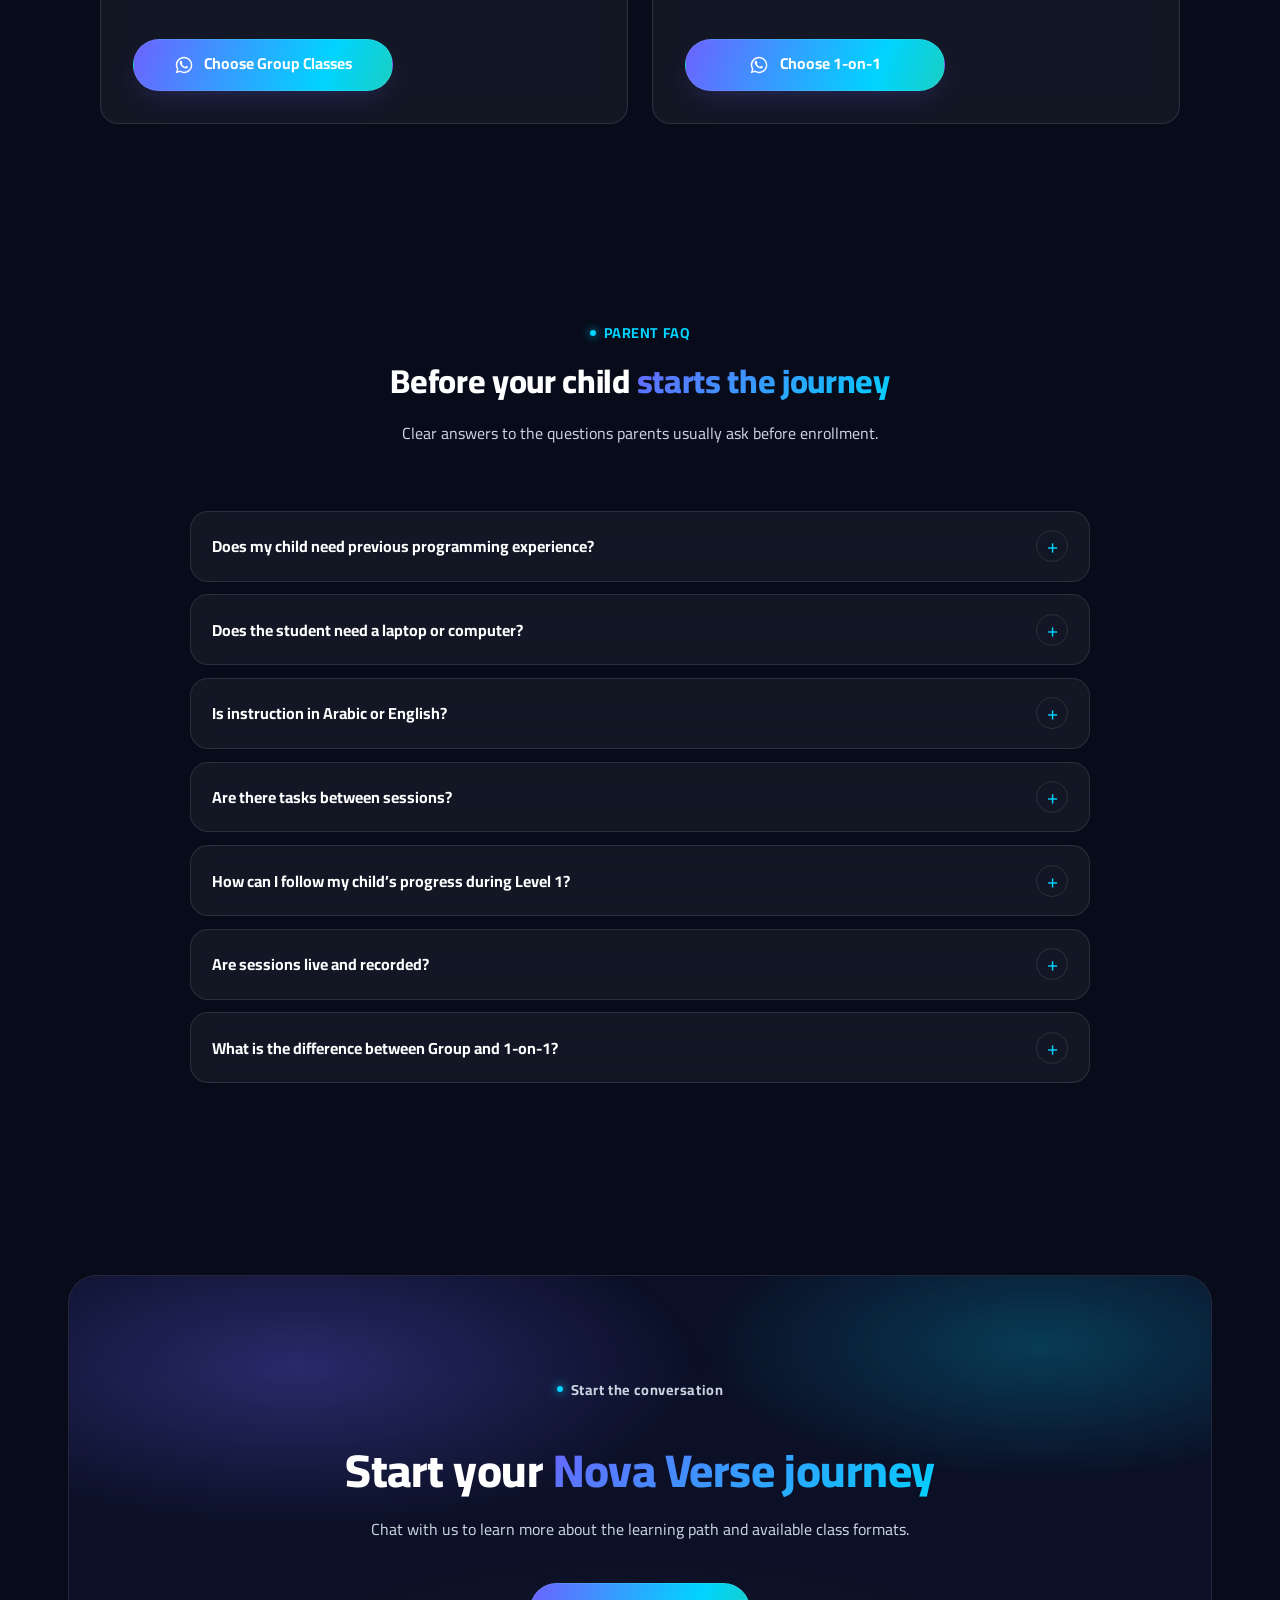
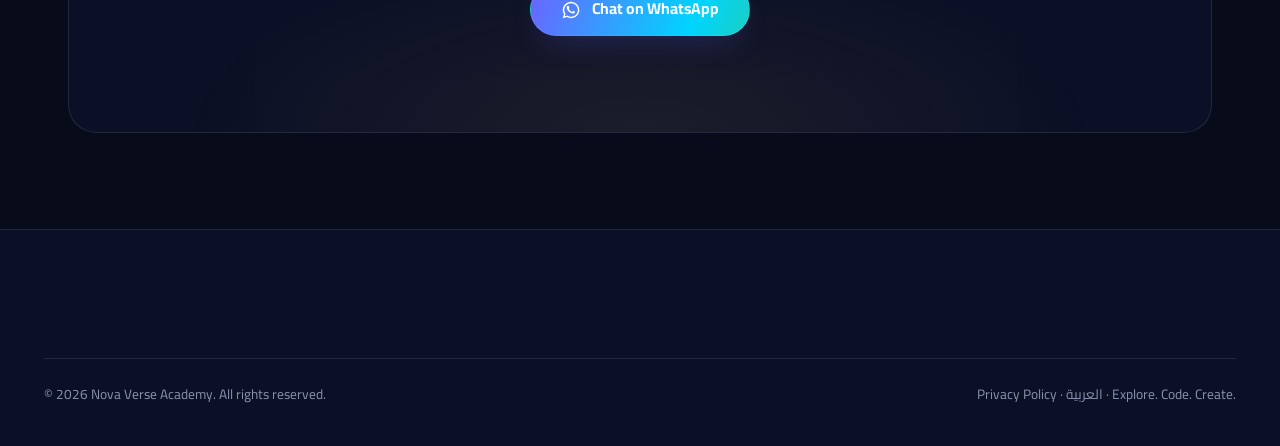
==== commit a99ea868: "Fade logo image on every edge" ====
--- a/en/index.html
+++ b/en/index.html
@@ -195,7 +195,7 @@
     </script>
 
     <link rel="preload" href="/assets/fonts/cairo-latin-82c13cbd1352.woff2" as="font" type="font/woff2" crossorigin>
-    <link rel="stylesheet" href="/css/site.css?v=0ed745f0353c">
+    <link rel="stylesheet" href="/css/site.css?v=2f1071489abc">
   </head>
   <body>
     <a href="#main-content" class="skip-link">Skip to content</a>
--- a/css/site.css
+++ b/css/site.css
@@ -314,8 +314,8 @@
   object-fit: contain;
   mix-blend-mode: screen;
   filter: drop-shadow(0 0 10px rgba(45, 111, 255, 0.24));
-  -webkit-mask-image: radial-gradient(circle, #000 52%, rgba(0, 0, 0, 0.9) 62%, rgba(0, 0, 0, 0.52) 74%, rgba(0, 0, 0, 0.16) 85%, transparent 96%);
-  mask-image: radial-gradient(circle, #000 52%, rgba(0, 0, 0, 0.9) 62%, rgba(0, 0, 0, 0.52) 74%, rgba(0, 0, 0, 0.16) 85%, transparent 96%);
+  -webkit-mask-image: radial-gradient(ellipse 50% 50% at center, #000 70%, rgba(0, 0, 0, 0.94) 78%, rgba(0, 0, 0, 0.58) 87%, rgba(0, 0, 0, 0.16) 94%, transparent 100%);
+  mask-image: radial-gradient(ellipse 50% 50% at center, #000 70%, rgba(0, 0, 0, 0.94) 78%, rgba(0, 0, 0, 0.58) 87%, rgba(0, 0, 0, 0.16) 94%, transparent 100%);
 }
 .logo__text {
   font-weight: 800;
@@ -427,7 +427,7 @@
 .group-dots{display:grid;grid-template-columns:repeat(2,7px);grid-template-rows:repeat(2,7px);gap:5px;place-content:center}.group-dots i{display:block;width:7px;height:7px;border:1.5px solid currentColor;border-radius:50%;box-shadow:0 0 8px rgba(255,255,255,.2)}
 
 /* The adjacent brand name labels this decorative emblem. */
-.hero-brand-mark{display:block;background:center/contain no-repeat url("../assets/images/logo-primary.webp");-webkit-mask-image:radial-gradient(circle,#000 52%,rgba(0,0,0,.9) 62%,rgba(0,0,0,.52) 74%,rgba(0,0,0,.16) 85%,transparent 96%);mask-image:radial-gradient(circle,#000 52%,rgba(0,0,0,.9) 62%,rgba(0,0,0,.52) 74%,rgba(0,0,0,.16) 85%,transparent 96%)}
+.hero-brand-mark{display:block;background:center/contain no-repeat url("../assets/images/logo-primary.webp");-webkit-mask-image:radial-gradient(ellipse 50% 50% at center,#000 70%,rgba(0,0,0,.94) 78%,rgba(0,0,0,.58) 87%,rgba(0,0,0,.16) 94%,transparent 100%);mask-image:radial-gradient(ellipse 50% 50% at center,#000 70%,rgba(0,0,0,.94) 78%,rgba(0,0,0,.58) 87%,rgba(0,0,0,.16) 94%,transparent 100%)}
 /* sections.css */
 /* Section-specific layout */
 .starfield{position:fixed;inset:0;z-index:-2;pointer-events:none}.nebula-backdrop{position:absolute;inset:0;background:var(--gradient-nebula);z-index:-1;pointer-events:none}
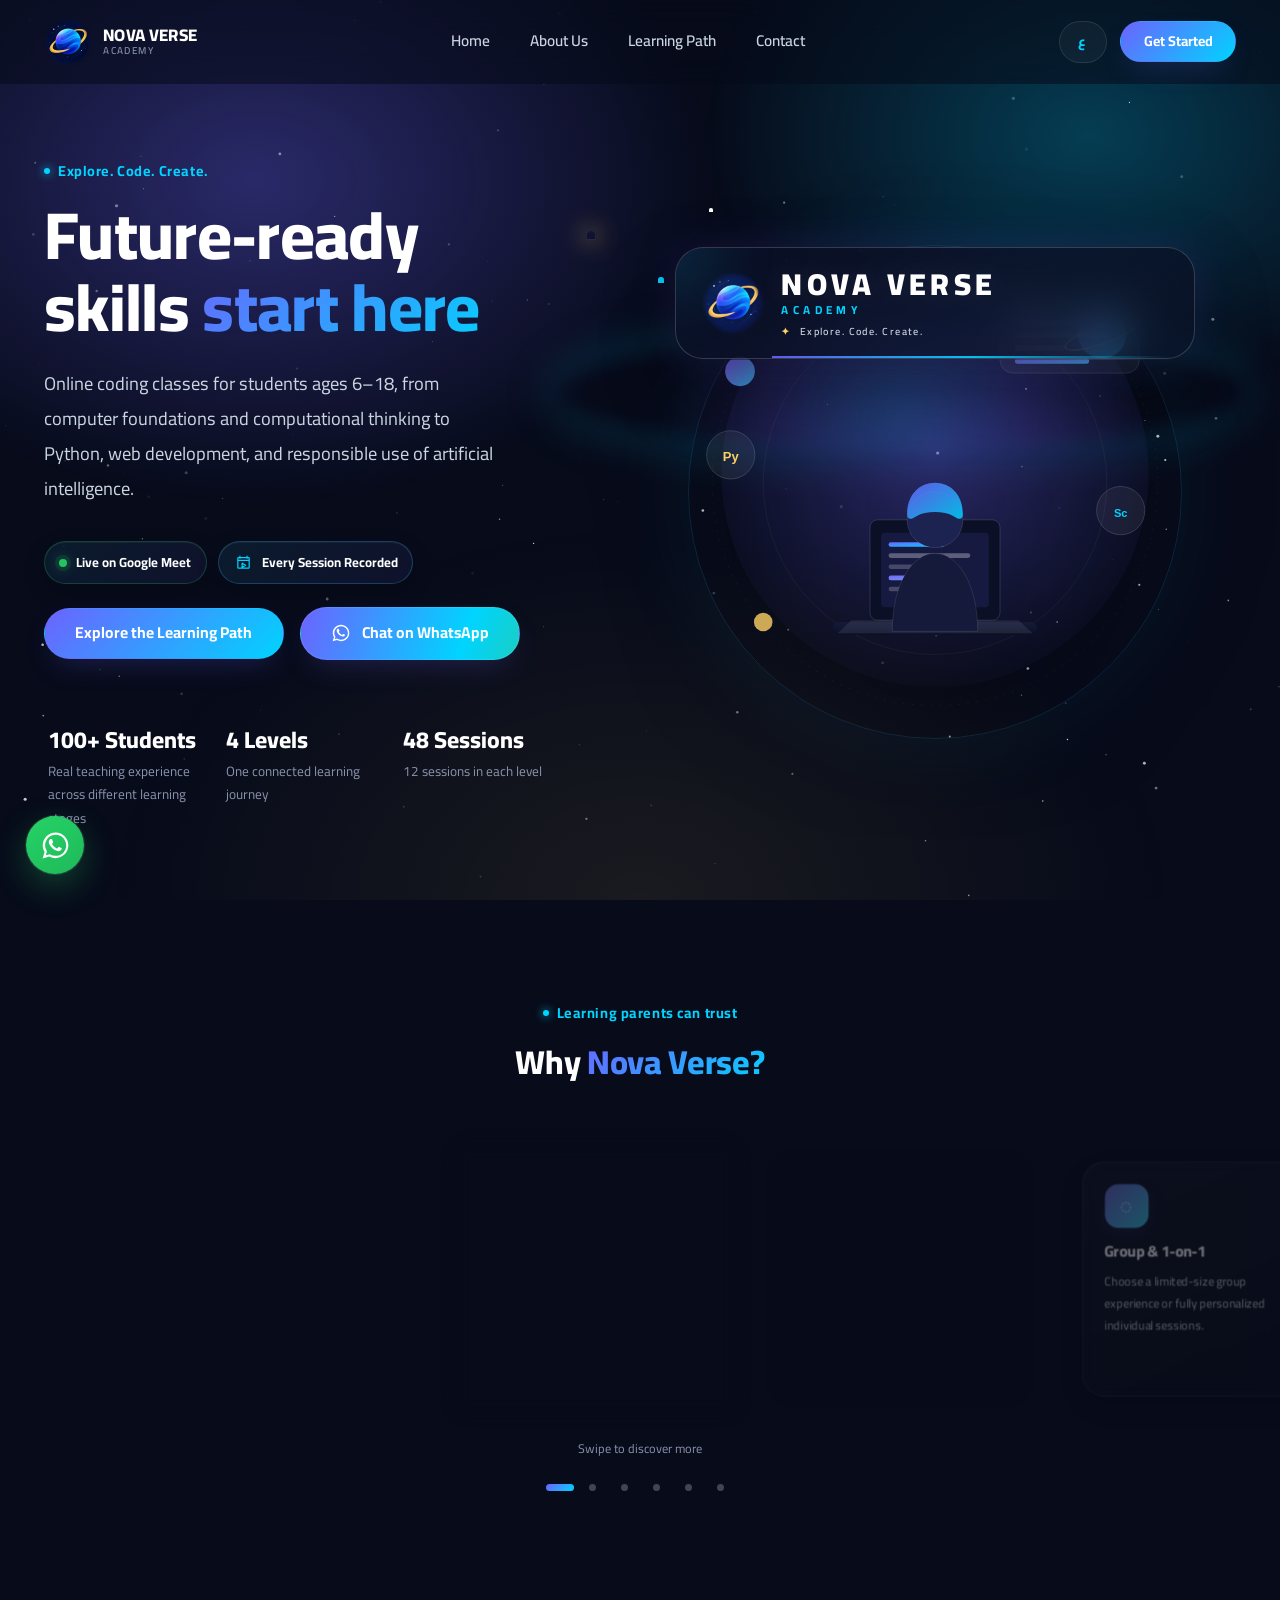
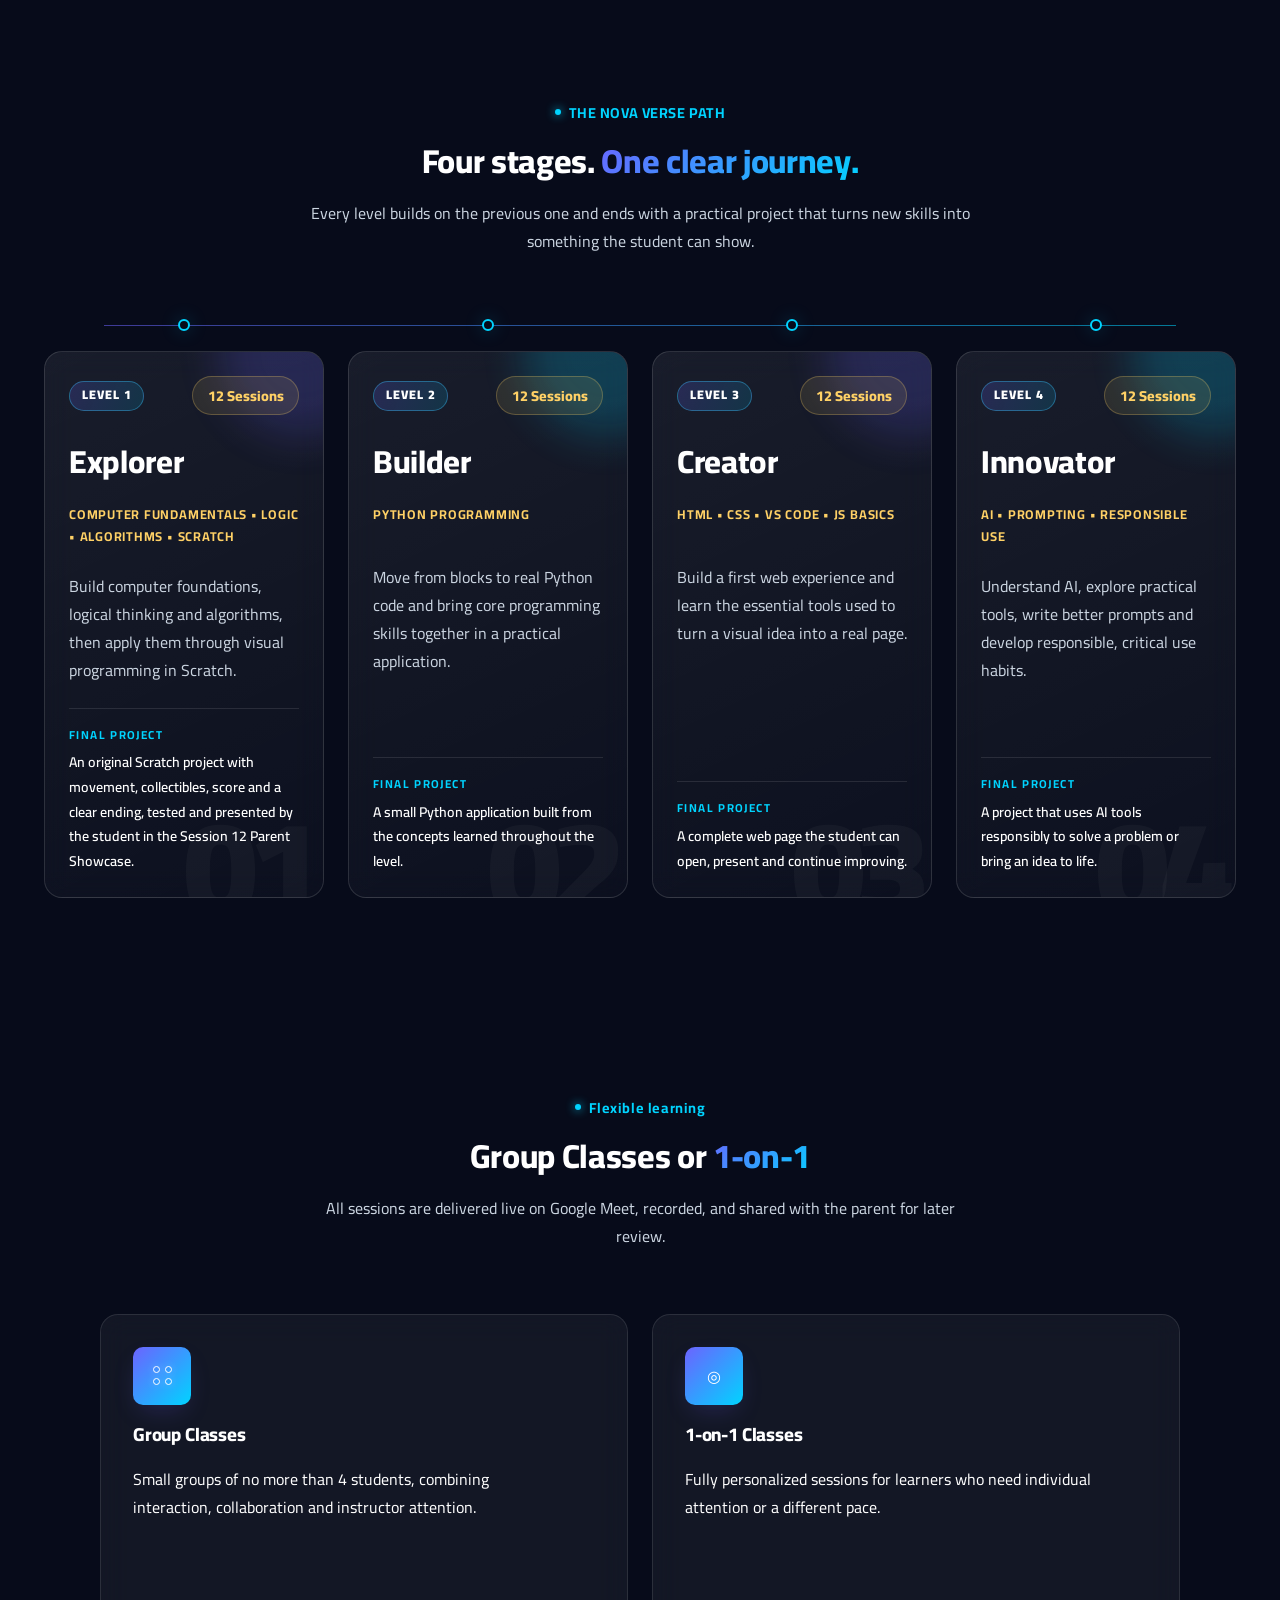
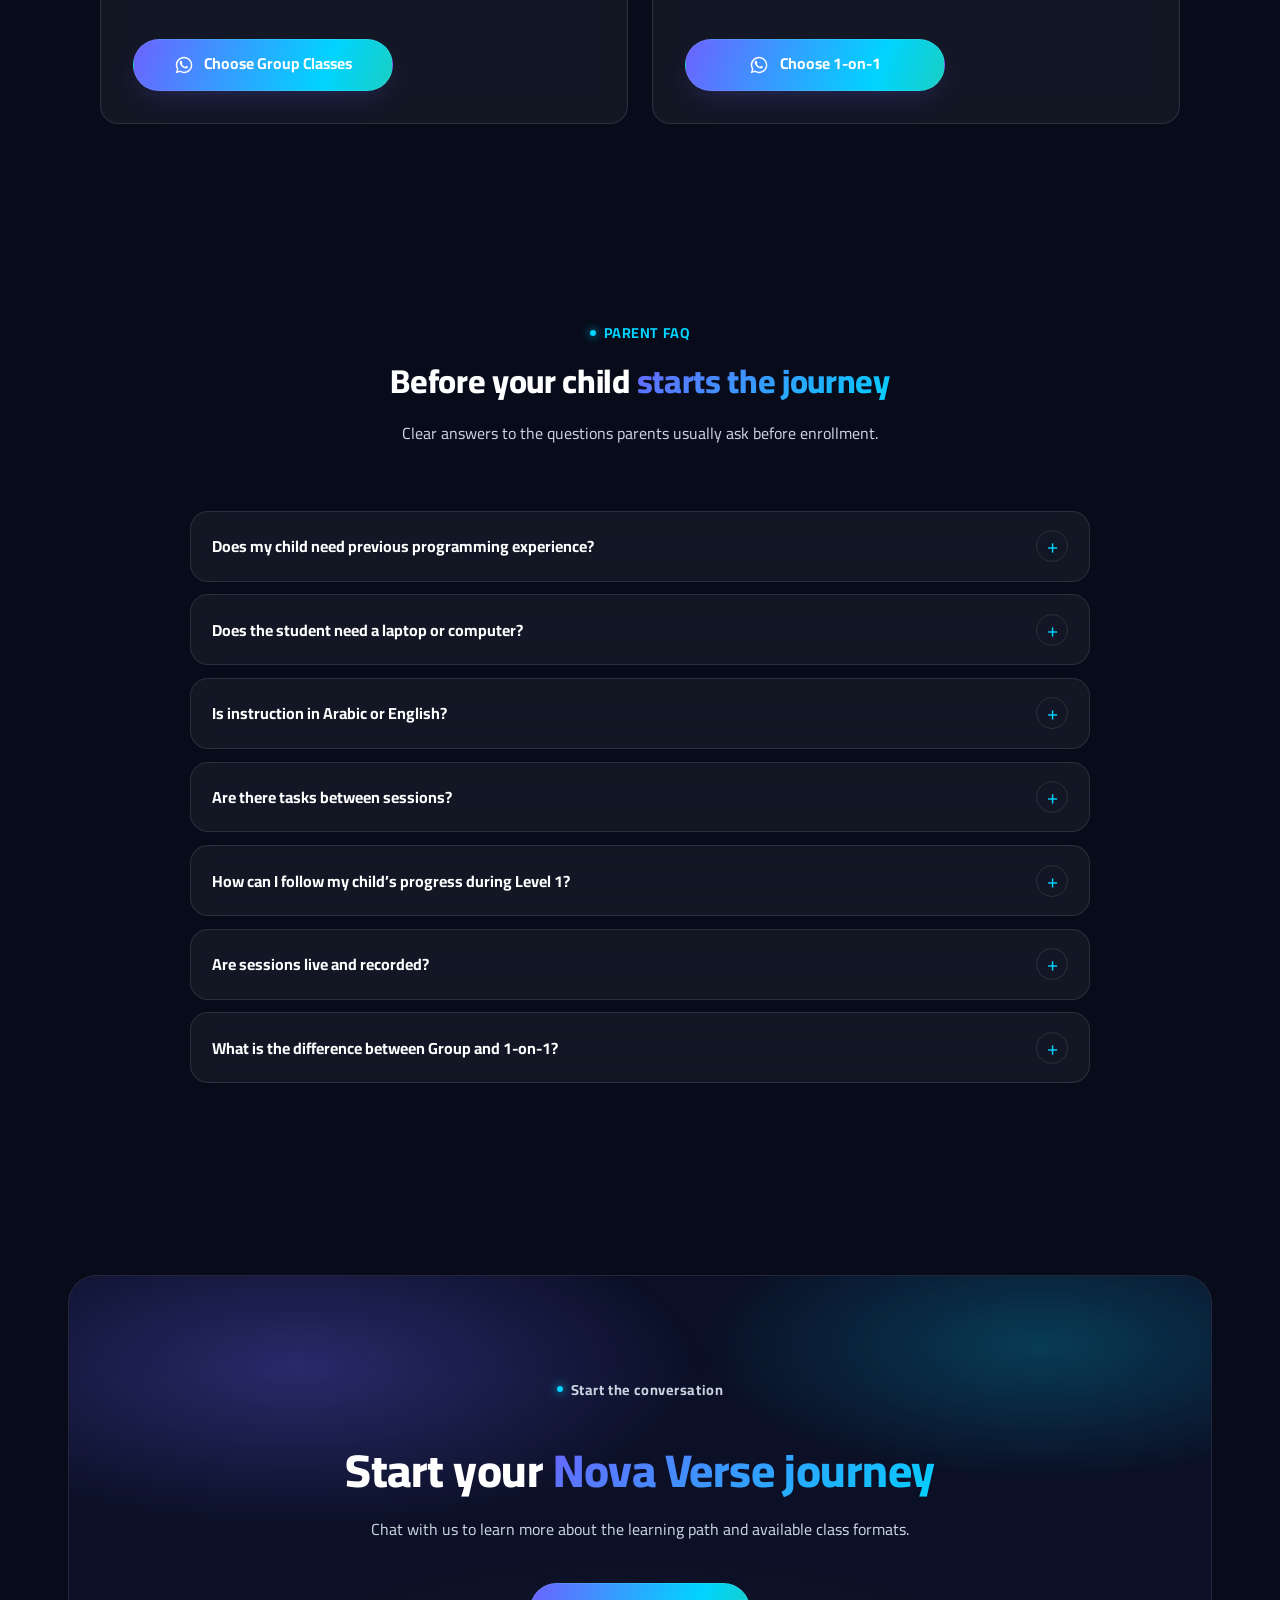
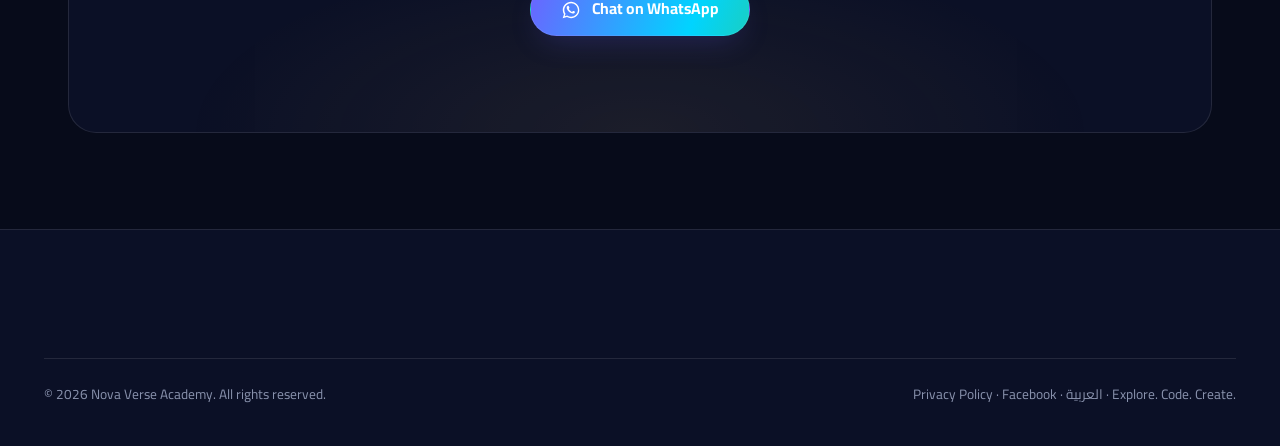
==== commit 595ae818: "Add official Facebook profile across site" ====
--- a/en/index.html
+++ b/en/index.html
@@ -66,7 +66,10 @@
           "Arabic",
           "English"
         ]
-      }
+      },
+      "sameAs": [
+        "https://www.facebook.com/NovaVerseAcademy"
+      ]
     },
     {
       "@type": "WebSite",
@@ -195,7 +198,7 @@
     </script>
 
     <link rel="preload" href="/assets/fonts/cairo-latin-82c13cbd1352.woff2" as="font" type="font/woff2" crossorigin>
-    <link rel="stylesheet" href="/css/site.css?v=2f1071489abc">
+    <link rel="stylesheet" href="/css/site.css?v=e9764c819626">
   </head>
   <body>
     <a href="#main-content" class="skip-link">Skip to content</a>
@@ -631,7 +634,7 @@
         <div class="footer-bottom">
           <p>© 2026 Nova Verse Academy. All rights reserved.</p>
           <p>
-            <a href="/en/privacy.html">Privacy Policy</a> · <a href="/">العربية</a> ·
+            <a href="/en/privacy.html">Privacy Policy</a> · <a href="https://www.facebook.com/NovaVerseAcademy" data-social="facebook" data-analytics-location="footer" target="_blank" rel="noopener noreferrer">Facebook</a> · <a href="/">العربية</a> ·
             <span dir="ltr">Explore. Code. Create.</span>
           </p>
         </div>
@@ -650,6 +653,6 @@
           d="M12.04 2C6.58 2 2.13 6.45 2.13 11.91c0 1.87.5 3.62 1.44 5.13L2 22l5.13-1.51a9.87 9.87 0 0 0 4.9 1.31h.01c5.46 0 9.91-4.45 9.91-9.91C21.95 6.44 17.5 2 12.04 2Zm0 18.03h-.01a8.17 8.17 0 0 1-4.17-1.14l-.3-.18-3.05.9.9-2.98-.19-.31a8.09 8.09 0 0 1-1.25-4.4c0-4.5 3.66-8.16 8.16-8.16 4.5 0 8.16 3.66 8.16 8.16 0 4.5-3.7 8.11-8.25 8.11Z"
         /></svg
     ></a>
-    <script src="../js/main.js?v=20261025-seo1"></script>
+    <script src="../js/main.js?v=73b131f83a31"></script>
   </body>
 </html>
--- a/css/site.css
+++ b/css/site.css
@@ -425,6 +425,7 @@
 @media(max-width:640px){.courses-grid,.trust-grid,.modes-grid,.form-grid{grid-template-columns:1fr}.path-card{min-height:auto}.path-number{font-size:7rem;bottom:-30px}.whatsapp-float{left:16px;bottom:16px;width:54px!important;height:54px!important;min-width:54px!important;min-height:54px!important;max-width:54px!important;max-height:54px!important}.whatsapp-float::before{width:29px;height:29px}.language-switch{min-width:44px;height:38px}.hero-brand-lockup{position:absolute;inset:2% 2% auto;min-height:128px;padding:1.1rem;border-radius:24px;grid-template-columns:58px 1fr;gap:.8rem}.hero-brand-lockup>.hero-brand-mark{width:58px;height:58px}.hero-brand-lockup strong{font-size:1.25rem;letter-spacing:.09em}.hero-brand-lockup span{font-size:.62rem;letter-spacing:.32em}.hero-brand-lockup small{font-size:.58rem;letter-spacing:.09em;margin-top:.6rem}.hero-brand-lockup::after{font-size:.4rem;right:1rem;bottom:.65rem}.mode-card{padding:1.5rem;min-height:auto}.mode-card>.icon-badge{align-self:flex-start}.mode-card h3,.mode-card p,.mode-card ul{text-align:start}.mode-card ul{padding-inline-start:1.15rem}.mode-cta{width:100%!important;min-width:0;align-self:stretch!important;max-height:56px!important}}
 
 .group-dots{display:grid;grid-template-columns:repeat(2,7px);grid-template-rows:repeat(2,7px);gap:5px;place-content:center}.group-dots i{display:block;width:7px;height:7px;border:1.5px solid currentColor;border-radius:50%;box-shadow:0 0 8px rgba(255,255,255,.2)}
+.facebook-profile-link{direction:ltr;background:linear-gradient(135deg,rgba(24,119,242,.24),rgba(108,99,255,.12));border-color:rgba(24,119,242,.48);color:#fff}.facebook-profile-link:hover{border-color:rgba(56,189,248,.72);box-shadow:0 12px 30px -14px rgba(24,119,242,.8)}.facebook-profile-link svg{width:20px;height:20px;flex:0 0 20px;color:#5fa2ff}
 
 /* The adjacent brand name labels this decorative emblem. */
 .hero-brand-mark{display:block;background:center/contain no-repeat url("../assets/images/logo-primary.webp");-webkit-mask-image:radial-gradient(ellipse 50% 50% at center,#000 70%,rgba(0,0,0,.94) 78%,rgba(0,0,0,.58) 87%,rgba(0,0,0,.16) 94%,transparent 100%);mask-image:radial-gradient(ellipse 50% 50% at center,#000 70%,rgba(0,0,0,.94) 78%,rgba(0,0,0,.58) 87%,rgba(0,0,0,.16) 94%,transparent 100%)}
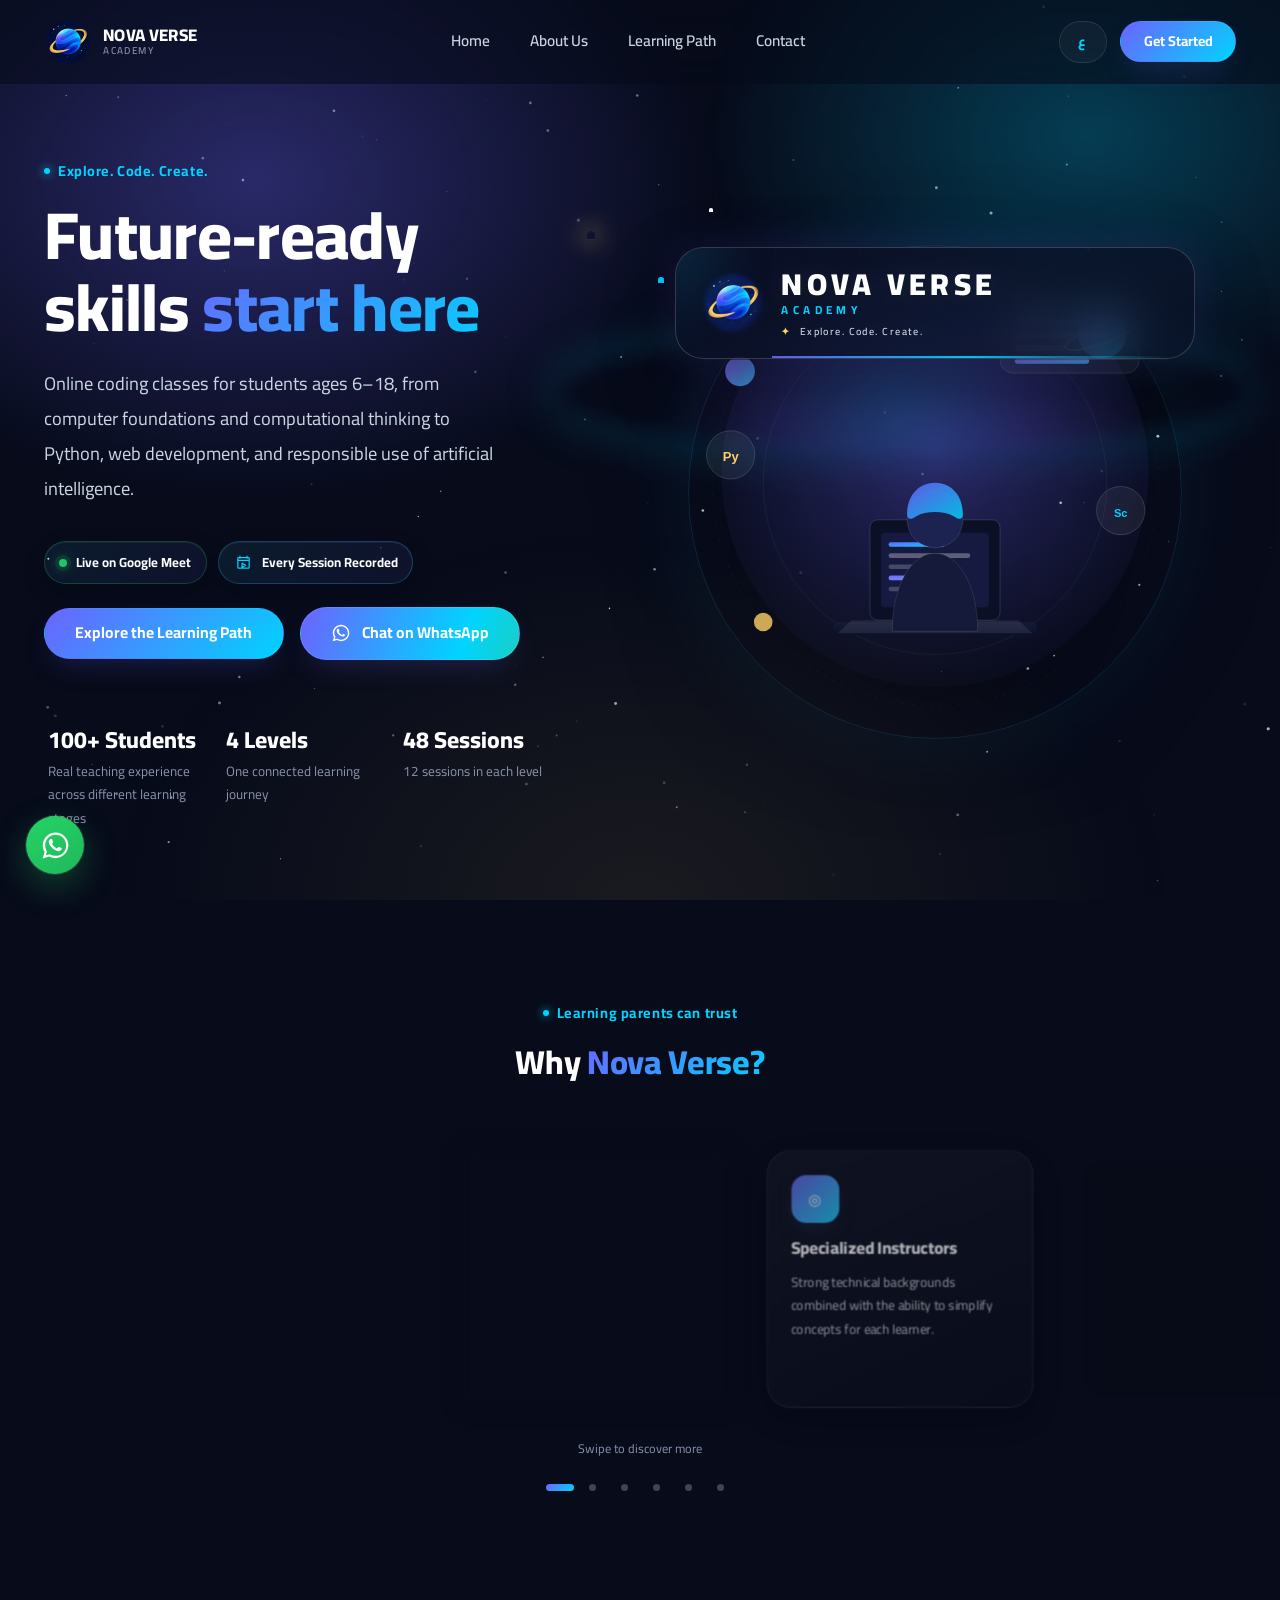
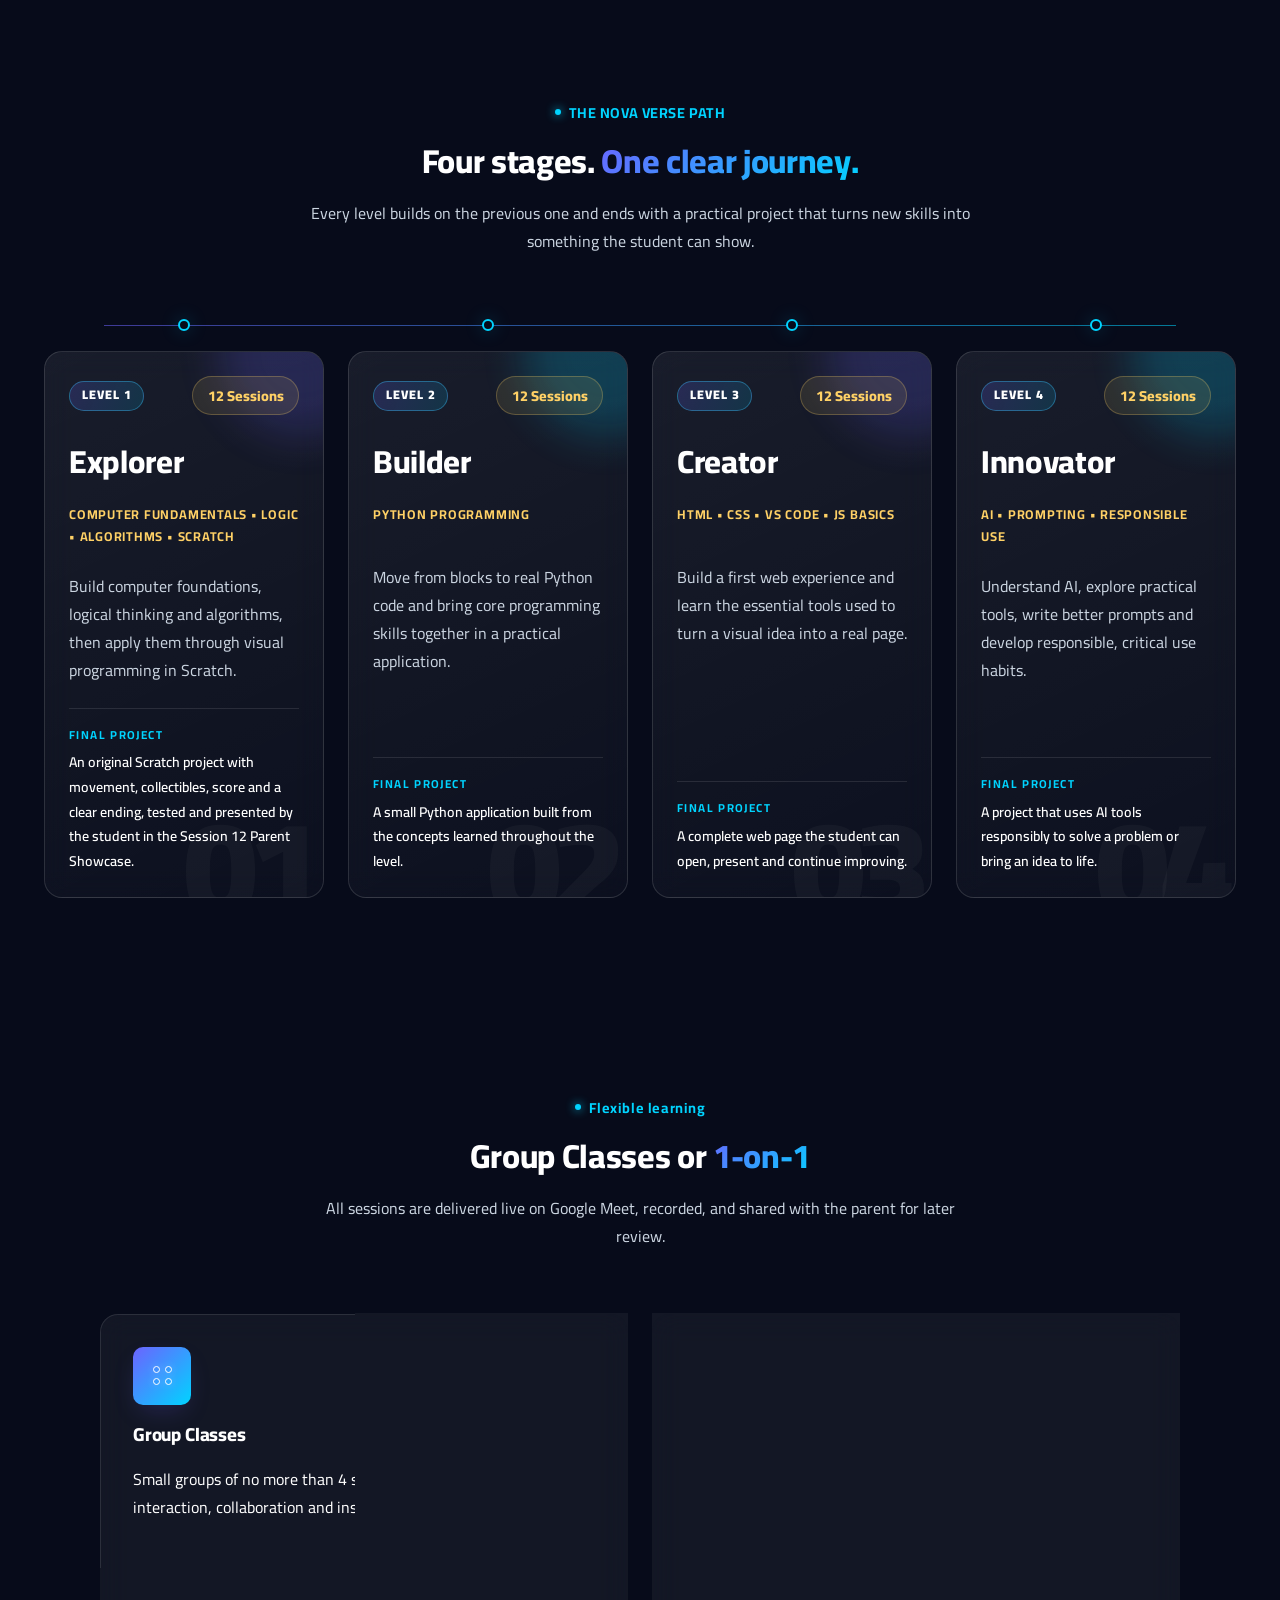
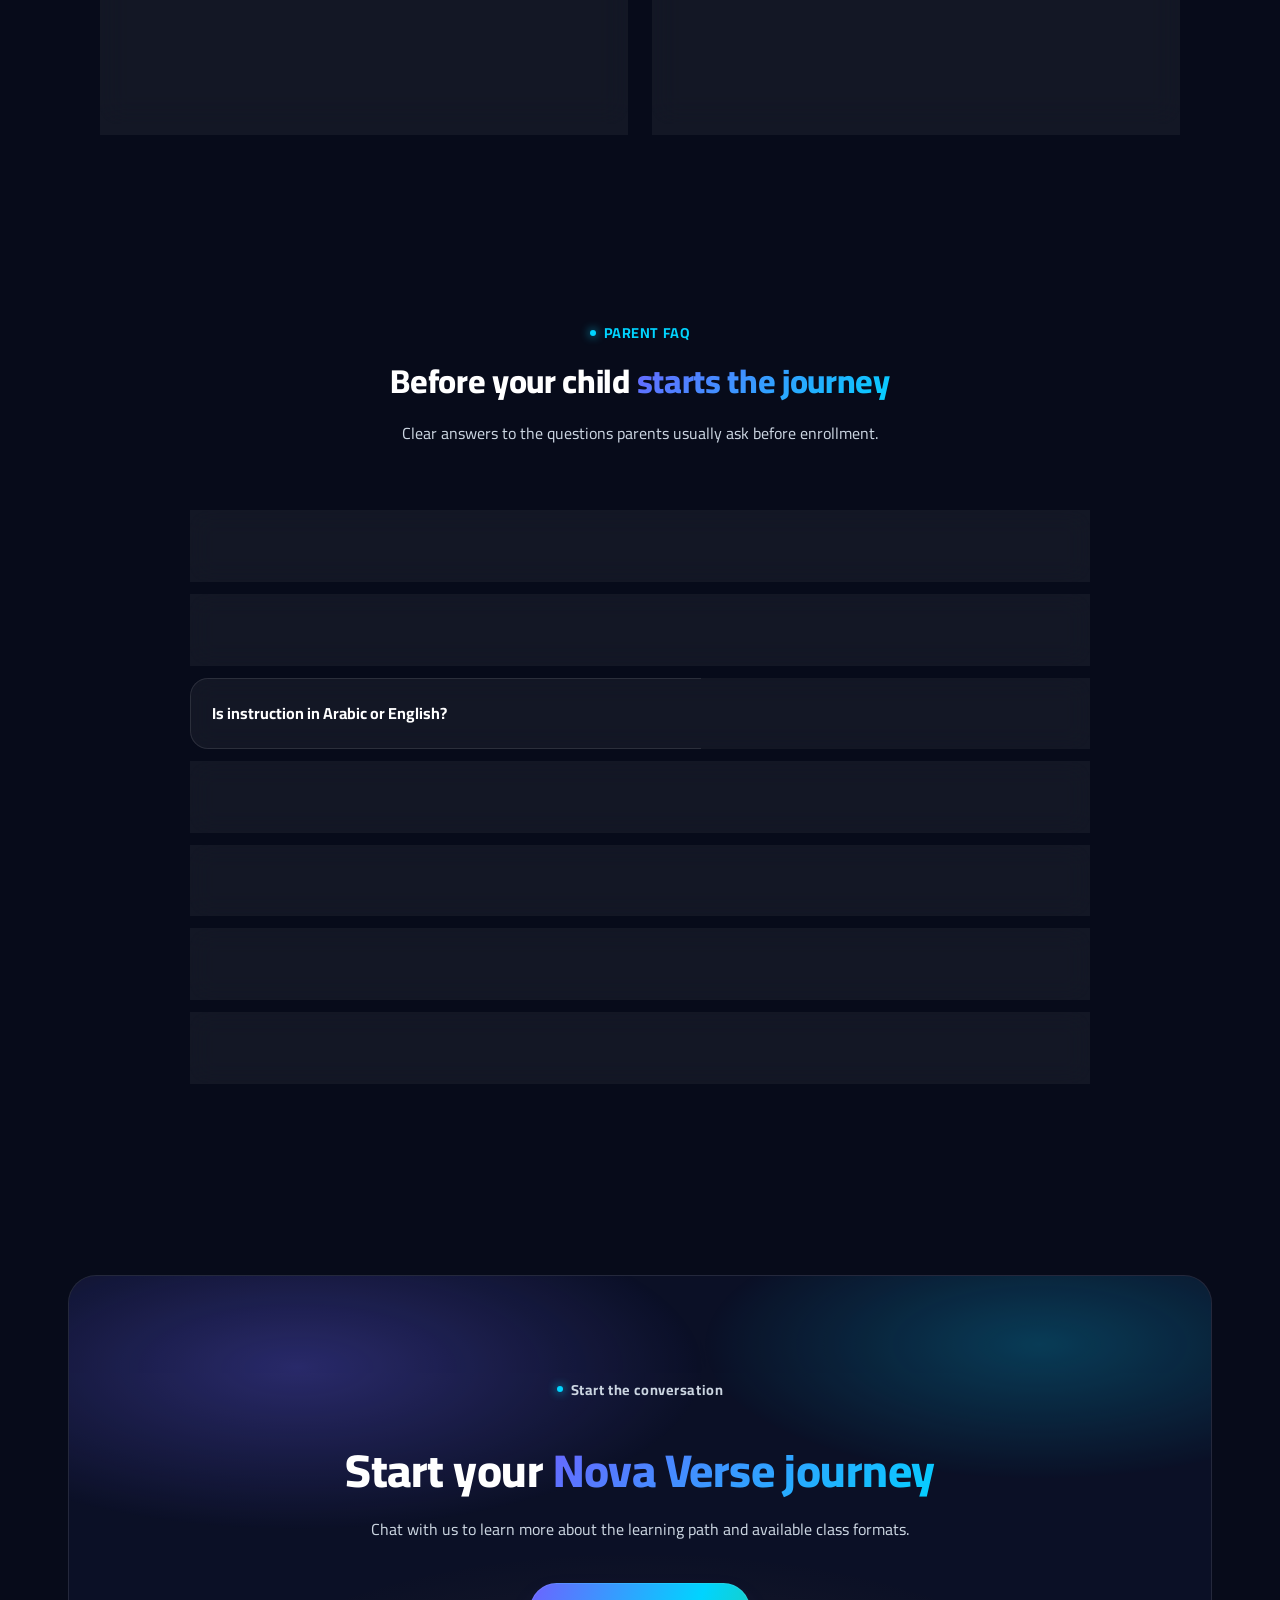
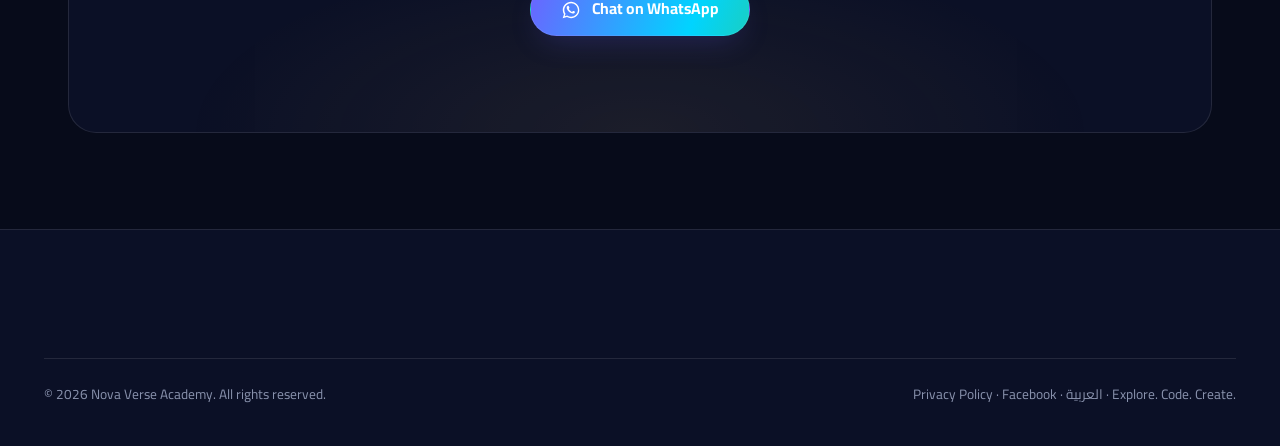
==== commit 953110f5: "Update WhatsApp contact number" ====
--- a/en/index.html
+++ b/en/index.html
@@ -61,7 +61,7 @@
       "contactPoint": {
         "@type": "ContactPoint",
         "contactType": "customer support",
-        "url": "https://wa.me/201501190654",
+        "url": "https://wa.me/201096674674",
         "availableLanguage": [
           "Arabic",
           "English"
@@ -268,7 +268,7 @@
               <a href="#courses" class="btn btn-primary"
                 >Explore the Learning Path</a
               ><a
-                href="https://wa.me/201501190654?text=Hello%2C%20I%27d%20like%20to%20learn%20more%20about%20Nova%20Verse%20Academy%20and%20enrollment%20options%20for%20my%20child."
+                href="https://wa.me/201096674674?text=Hello%2C%20I%27d%20like%20to%20learn%20more%20about%20Nova%20Verse%20Academy%20and%20enrollment%20options%20for%20my%20child."
                 data-whatsapp
                 data-analytics-location="hero"
                 data-analytics-interest="enrollment"
@@ -499,7 +499,7 @@
                 collaboration and instructor attention.
               </p>
               <a
-                href="https://wa.me/201501190654?text=Hello%2C%20I%27d%20like%20to%20learn%20more%20about%20Nova%20Verse%20Group%20Classes."
+                href="https://wa.me/201096674674?text=Hello%2C%20I%27d%20like%20to%20learn%20more%20about%20Nova%20Verse%20Group%20Classes."
                 data-whatsapp
                 data-analytics-location="group_classes_card"
                 data-analytics-interest="group_classes"
@@ -516,7 +516,7 @@
                 attention or a different pace.
               </p>
               <a
-                href="https://wa.me/201501190654?text=Hello%2C%20I%27d%20like%20to%20learn%20more%20about%20Nova%20Verse%201-on-1%20Classes."
+                href="https://wa.me/201096674674?text=Hello%2C%20I%27d%20like%20to%20learn%20more%20about%20Nova%20Verse%201-on-1%20Classes."
                 data-whatsapp
                 data-analytics-location="one_on_one_card"
                 data-analytics-interest="one_on_one"
@@ -615,7 +615,7 @@
                 class formats.
               </p>
               <a
-                href="https://wa.me/201501190654?text=Hello%2C%20I%27d%20like%20to%20learn%20more%20about%20the%20Nova%20Verse%20learning%20path."
+                href="https://wa.me/201096674674?text=Hello%2C%20I%27d%20like%20to%20learn%20more%20about%20the%20Nova%20Verse%20learning%20path."
                 data-whatsapp
                 data-analytics-location="final_cta"
                 data-analytics-interest="learning_path"
@@ -641,7 +641,7 @@
       </div>
     </footer>
     <a
-      href="https://wa.me/201501190654?text=Hello%2C%20I%27d%20like%20to%20learn%20more%20about%20Nova%20Verse%20Academy%20and%20enrollment%20options%20for%20my%20child."
+      href="https://wa.me/201096674674?text=Hello%2C%20I%27d%20like%20to%20learn%20more%20about%20Nova%20Verse%20Academy%20and%20enrollment%20options%20for%20my%20child."
       data-whatsapp
       data-analytics-location="floating_button"
       data-analytics-interest="enrollment"
@@ -653,6 +653,6 @@
           d="M12.04 2C6.58 2 2.13 6.45 2.13 11.91c0 1.87.5 3.62 1.44 5.13L2 22l5.13-1.51a9.87 9.87 0 0 0 4.9 1.31h.01c5.46 0 9.91-4.45 9.91-9.91C21.95 6.44 17.5 2 12.04 2Zm0 18.03h-.01a8.17 8.17 0 0 1-4.17-1.14l-.3-.18-3.05.9.9-2.98-.19-.31a8.09 8.09 0 0 1-1.25-4.4c0-4.5 3.66-8.16 8.16-8.16 4.5 0 8.16 3.66 8.16 8.16 0 4.5-3.7 8.11-8.25 8.11Z"
         /></svg
     ></a>
-    <script src="../js/main.js?v=73b131f83a31"></script>
+    <script src="../js/main.js?v=whatsapp-20261102"></script>
   </body>
 </html>
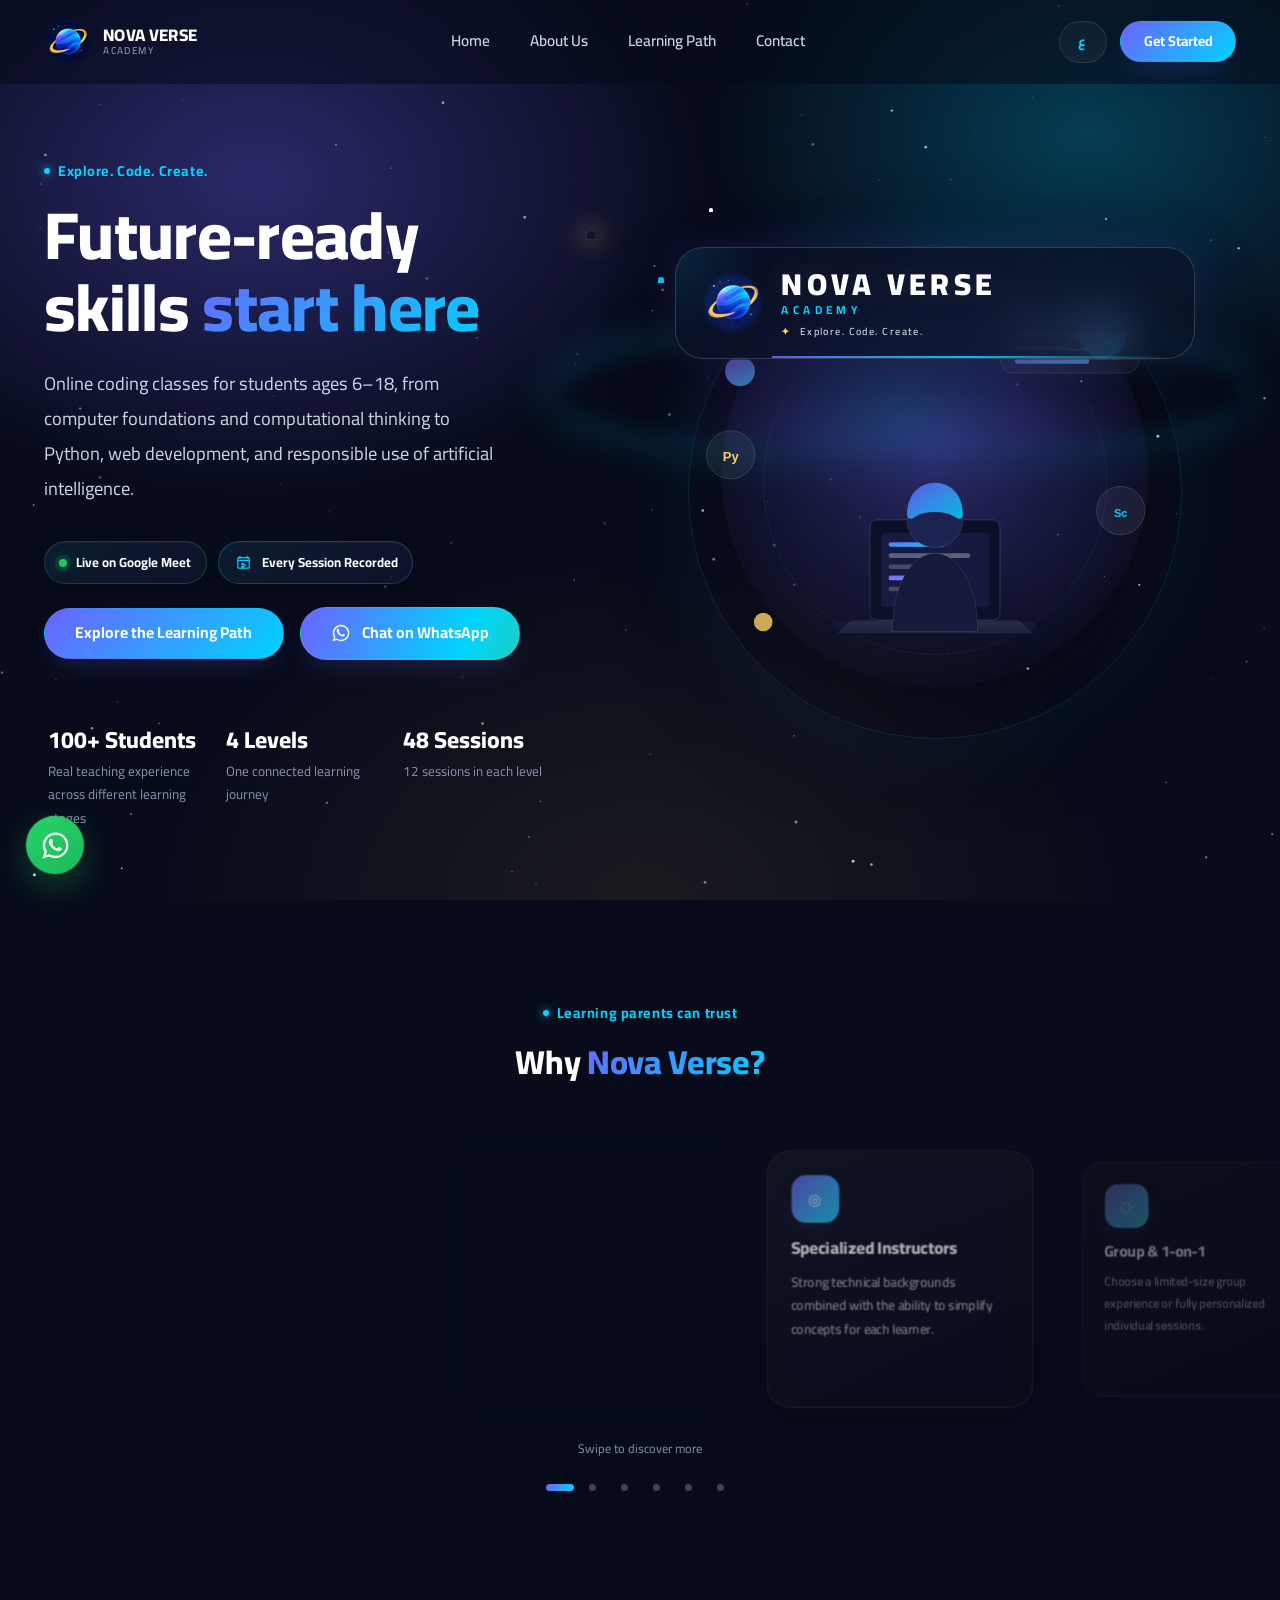
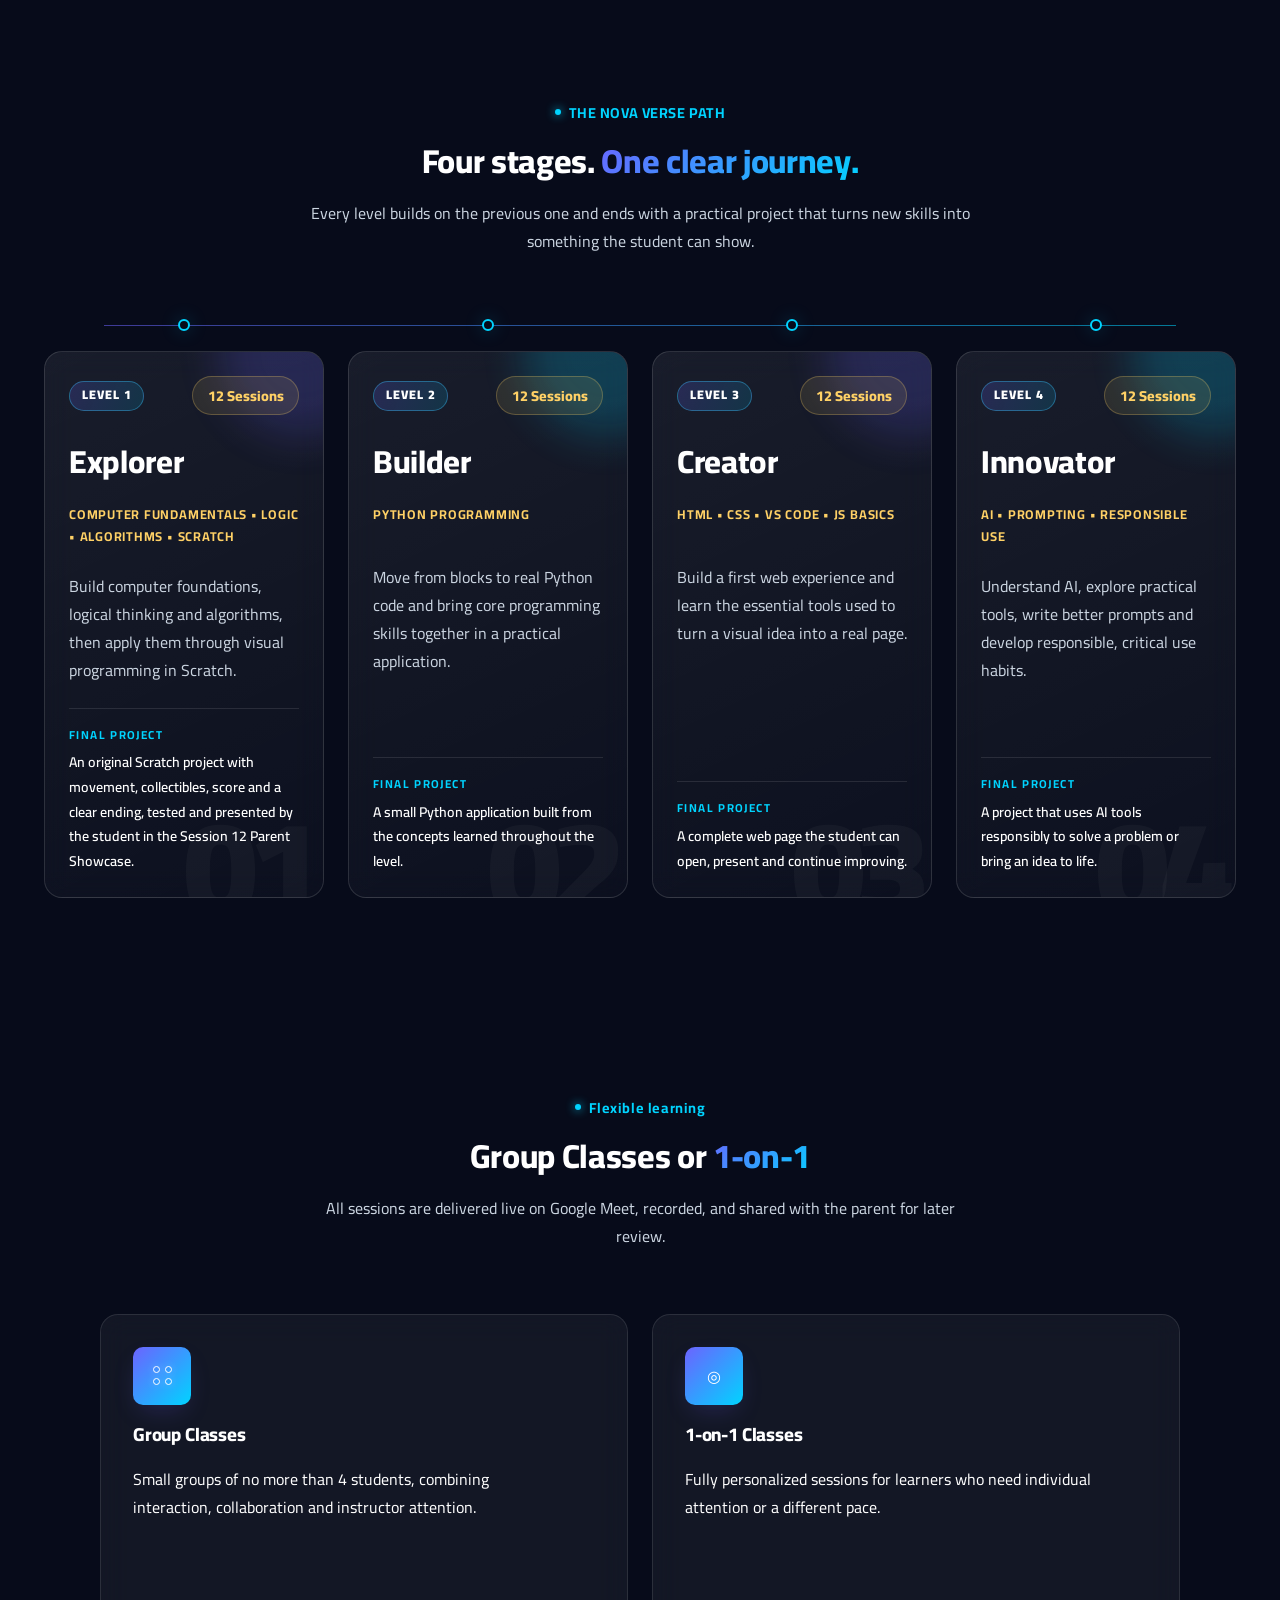
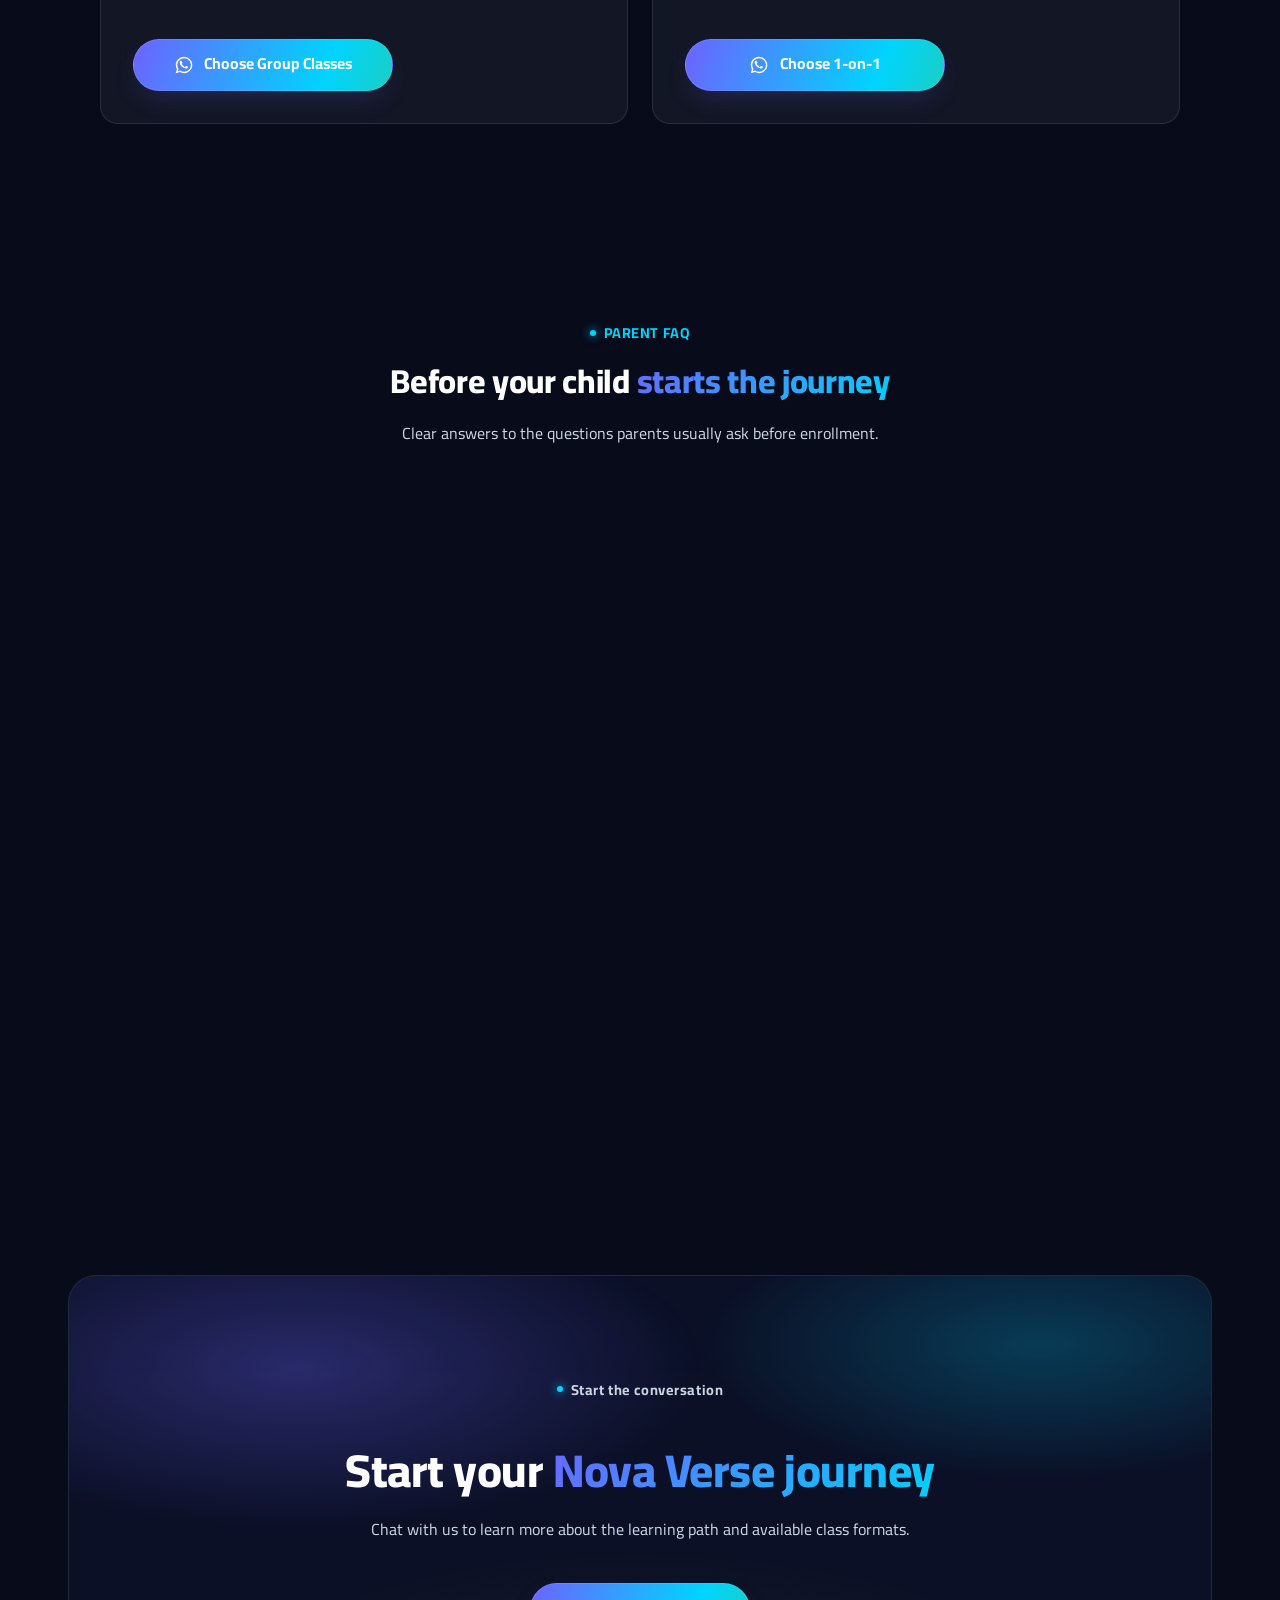
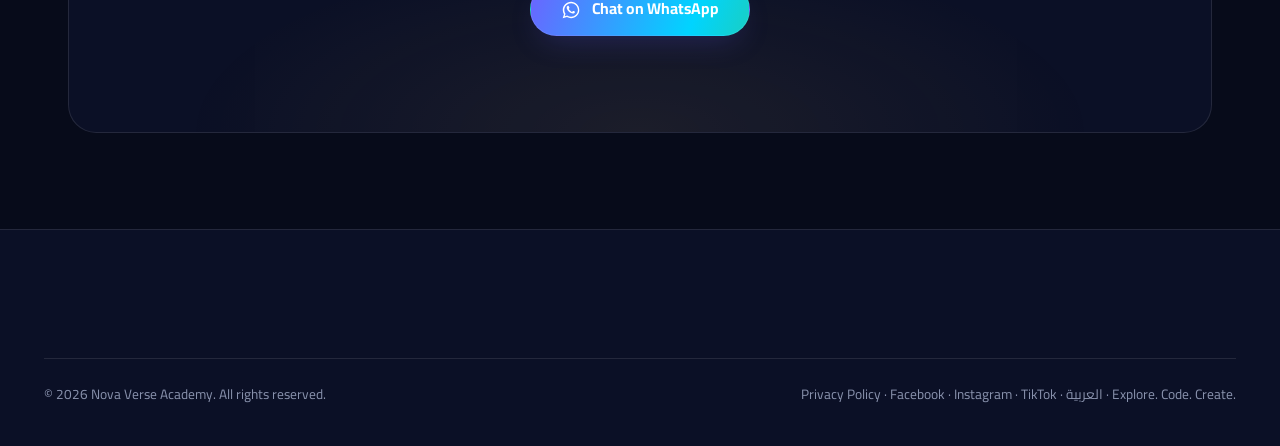
==== commit 8382647c: "Add official Instagram and TikTok links" ====
--- a/en/index.html
+++ b/en/index.html
@@ -68,7 +68,9 @@
         ]
       },
       "sameAs": [
-        "https://www.facebook.com/NovaVerseAcademy"
+        "https://www.facebook.com/NovaVerseAcademy",
+        "https://www.instagram.com/novaverseacademy/",
+        "https://www.tiktok.com/@novaverseacademy"
       ]
     },
     {
@@ -198,7 +200,7 @@
     </script>
 
     <link rel="preload" href="/assets/fonts/cairo-latin-82c13cbd1352.woff2" as="font" type="font/woff2" crossorigin>
-    <link rel="stylesheet" href="/css/site.css?v=e9764c819626">
+    <link rel="stylesheet" href="/css/site.css?v=b83d5de13cfd">
   </head>
   <body>
     <a href="#main-content" class="skip-link">Skip to content</a>
@@ -634,7 +636,7 @@
         <div class="footer-bottom">
           <p>© 2026 Nova Verse Academy. All rights reserved.</p>
           <p>
-            <a href="/en/privacy.html">Privacy Policy</a> · <a href="https://www.facebook.com/NovaVerseAcademy" data-social="facebook" data-analytics-location="footer" target="_blank" rel="noopener noreferrer">Facebook</a> · <a href="/">العربية</a> ·
+            <a href="/en/privacy.html">Privacy Policy</a> · <a href="https://www.facebook.com/NovaVerseAcademy" data-social="facebook" data-analytics-location="footer" target="_blank" rel="noopener noreferrer">Facebook</a> · <a href="https://www.instagram.com/novaverseacademy/" data-social="instagram" data-analytics-location="footer" target="_blank" rel="noopener noreferrer">Instagram</a> · <a href="https://www.tiktok.com/@novaverseacademy" data-social="tiktok" data-analytics-location="footer" target="_blank" rel="noopener noreferrer">TikTok</a> · <a href="/">العربية</a> ·
             <span dir="ltr">Explore. Code. Create.</span>
           </p>
         </div>
--- a/css/site.css
+++ b/css/site.css
@@ -426,6 +426,7 @@
 
 .group-dots{display:grid;grid-template-columns:repeat(2,7px);grid-template-rows:repeat(2,7px);gap:5px;place-content:center}.group-dots i{display:block;width:7px;height:7px;border:1.5px solid currentColor;border-radius:50%;box-shadow:0 0 8px rgba(255,255,255,.2)}
 .facebook-profile-link{direction:ltr;background:linear-gradient(135deg,rgba(24,119,242,.24),rgba(108,99,255,.12));border-color:rgba(24,119,242,.48);color:#fff}.facebook-profile-link:hover{border-color:rgba(56,189,248,.72);box-shadow:0 12px 30px -14px rgba(24,119,242,.8)}.facebook-profile-link svg{width:20px;height:20px;flex:0 0 20px;color:#5fa2ff}
+.official-social-list{display:flex;flex-wrap:wrap;justify-content:center;gap:.65rem;margin-top:1rem}.social-profile-link{direction:ltr}.social-profile-link svg{width:20px;height:20px;flex:0 0 20px}.instagram-profile-link{background:linear-gradient(135deg,rgba(225,48,108,.18),rgba(108,99,255,.14));border-color:rgba(225,48,108,.4)}.instagram-profile-link svg{color:#ef8bb3}.tiktok-profile-link{background:linear-gradient(135deg,rgba(37,244,238,.15),rgba(255,255,255,.05));border-color:rgba(37,244,238,.4)}.tiktok-profile-link svg{color:#70ede9}
 
 /* The adjacent brand name labels this decorative emblem. */
 .hero-brand-mark{display:block;background:center/contain no-repeat url("../assets/images/logo-primary.webp");-webkit-mask-image:radial-gradient(ellipse 50% 50% at center,#000 70%,rgba(0,0,0,.94) 78%,rgba(0,0,0,.58) 87%,rgba(0,0,0,.16) 94%,transparent 100%);mask-image:radial-gradient(ellipse 50% 50% at center,#000 70%,rgba(0,0,0,.94) 78%,rgba(0,0,0,.58) 87%,rgba(0,0,0,.16) 94%,transparent 100%)}
